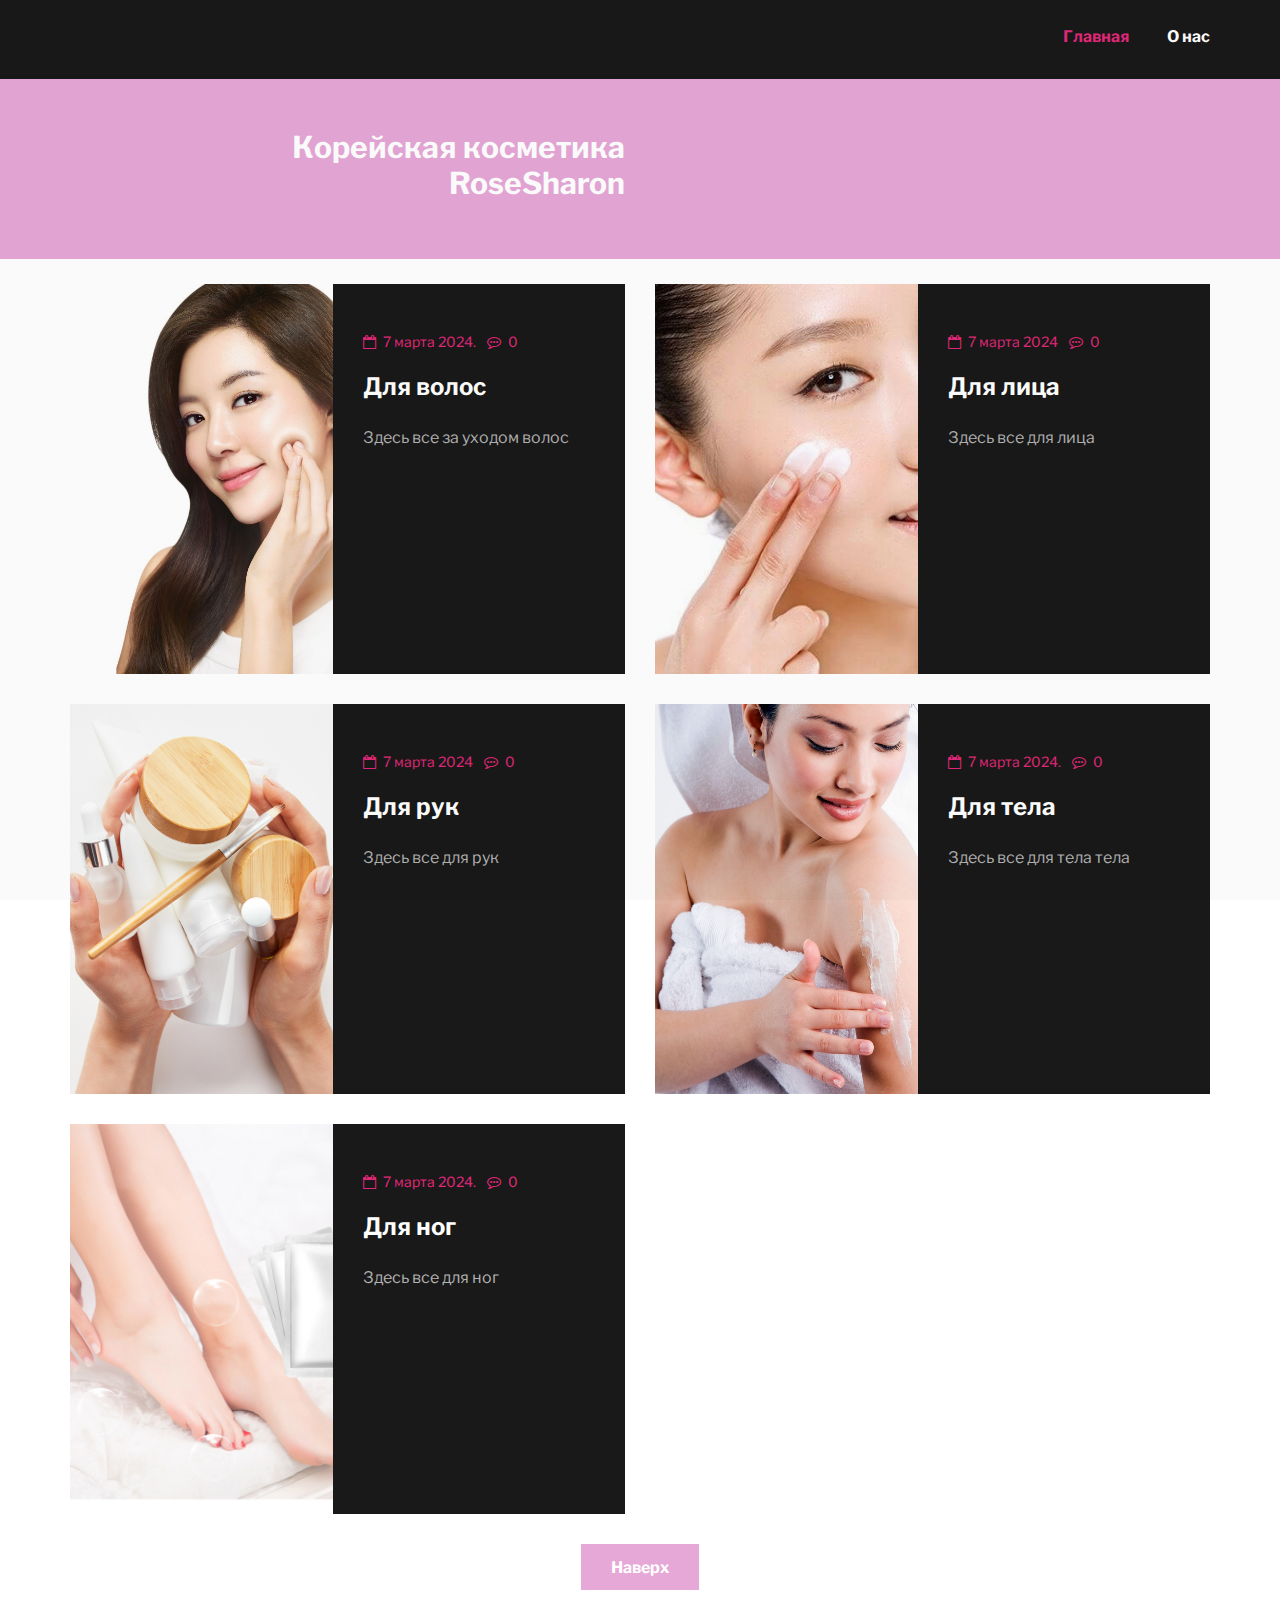
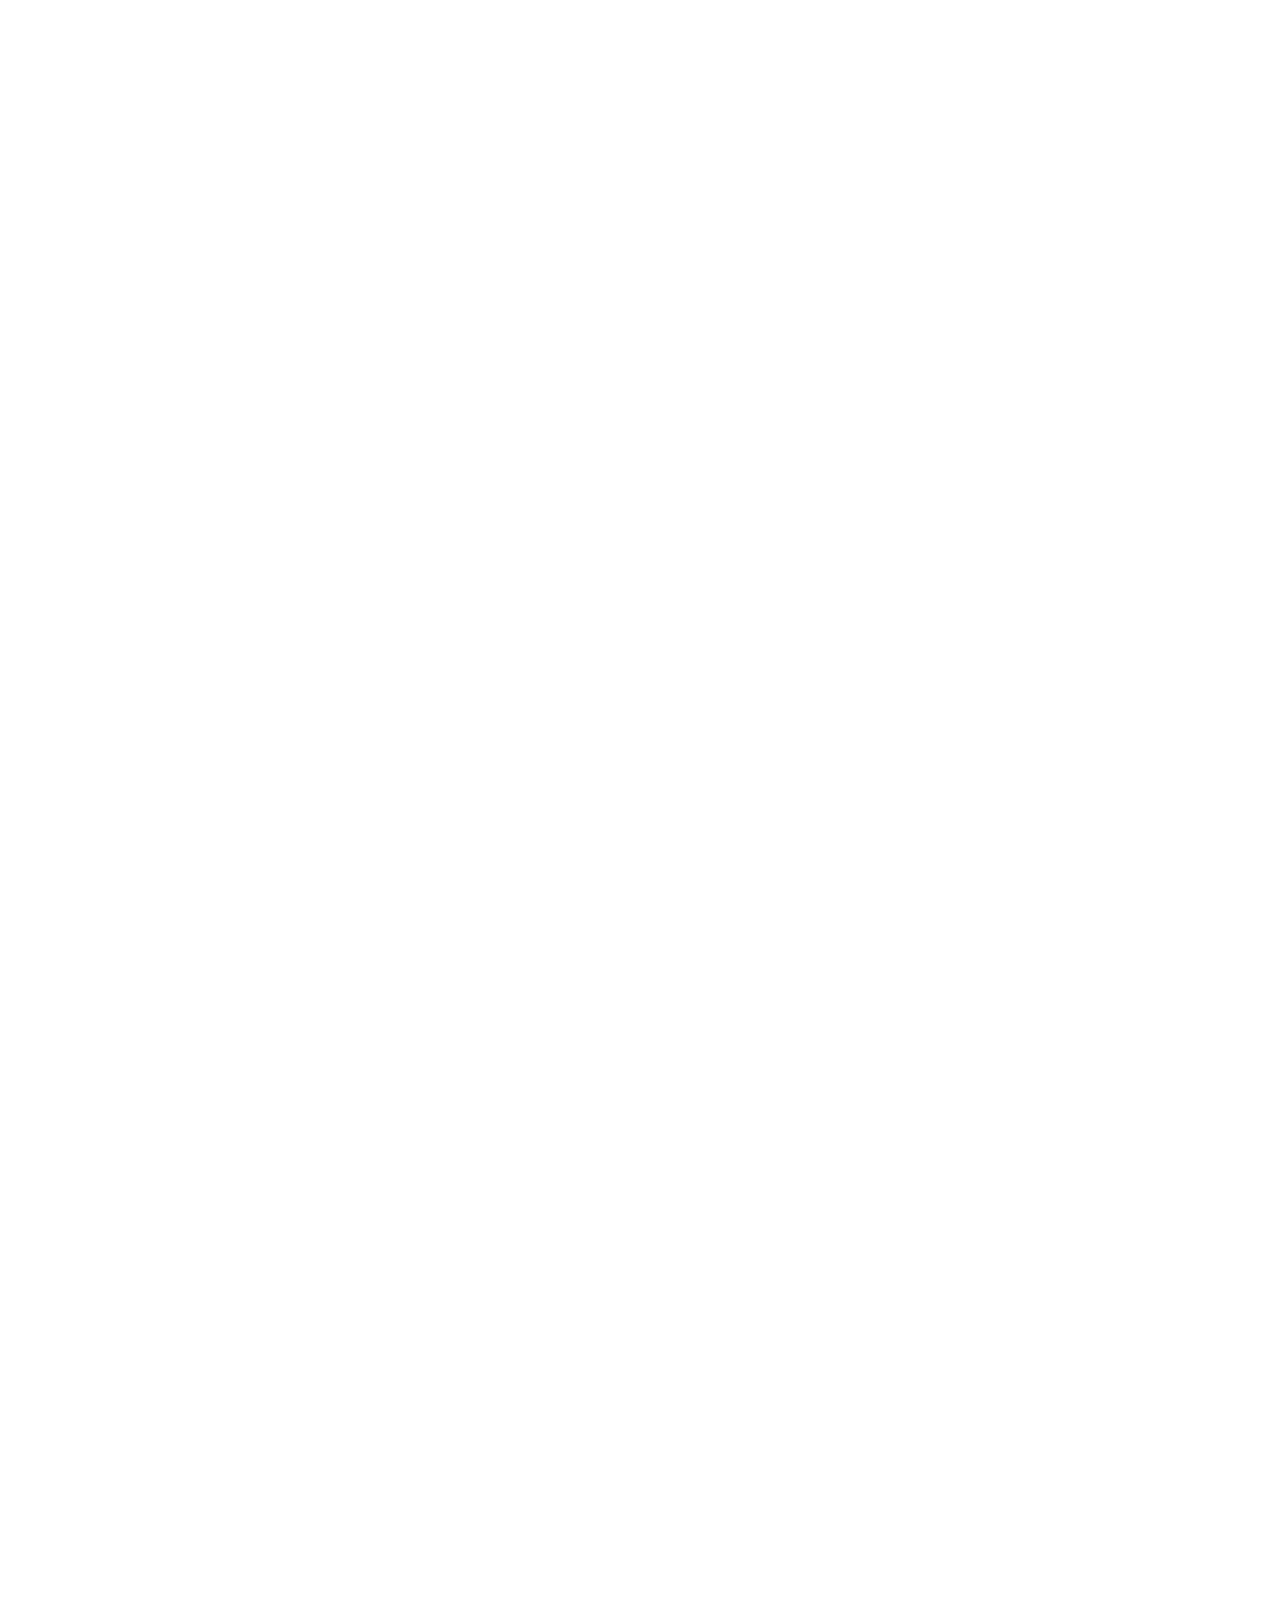
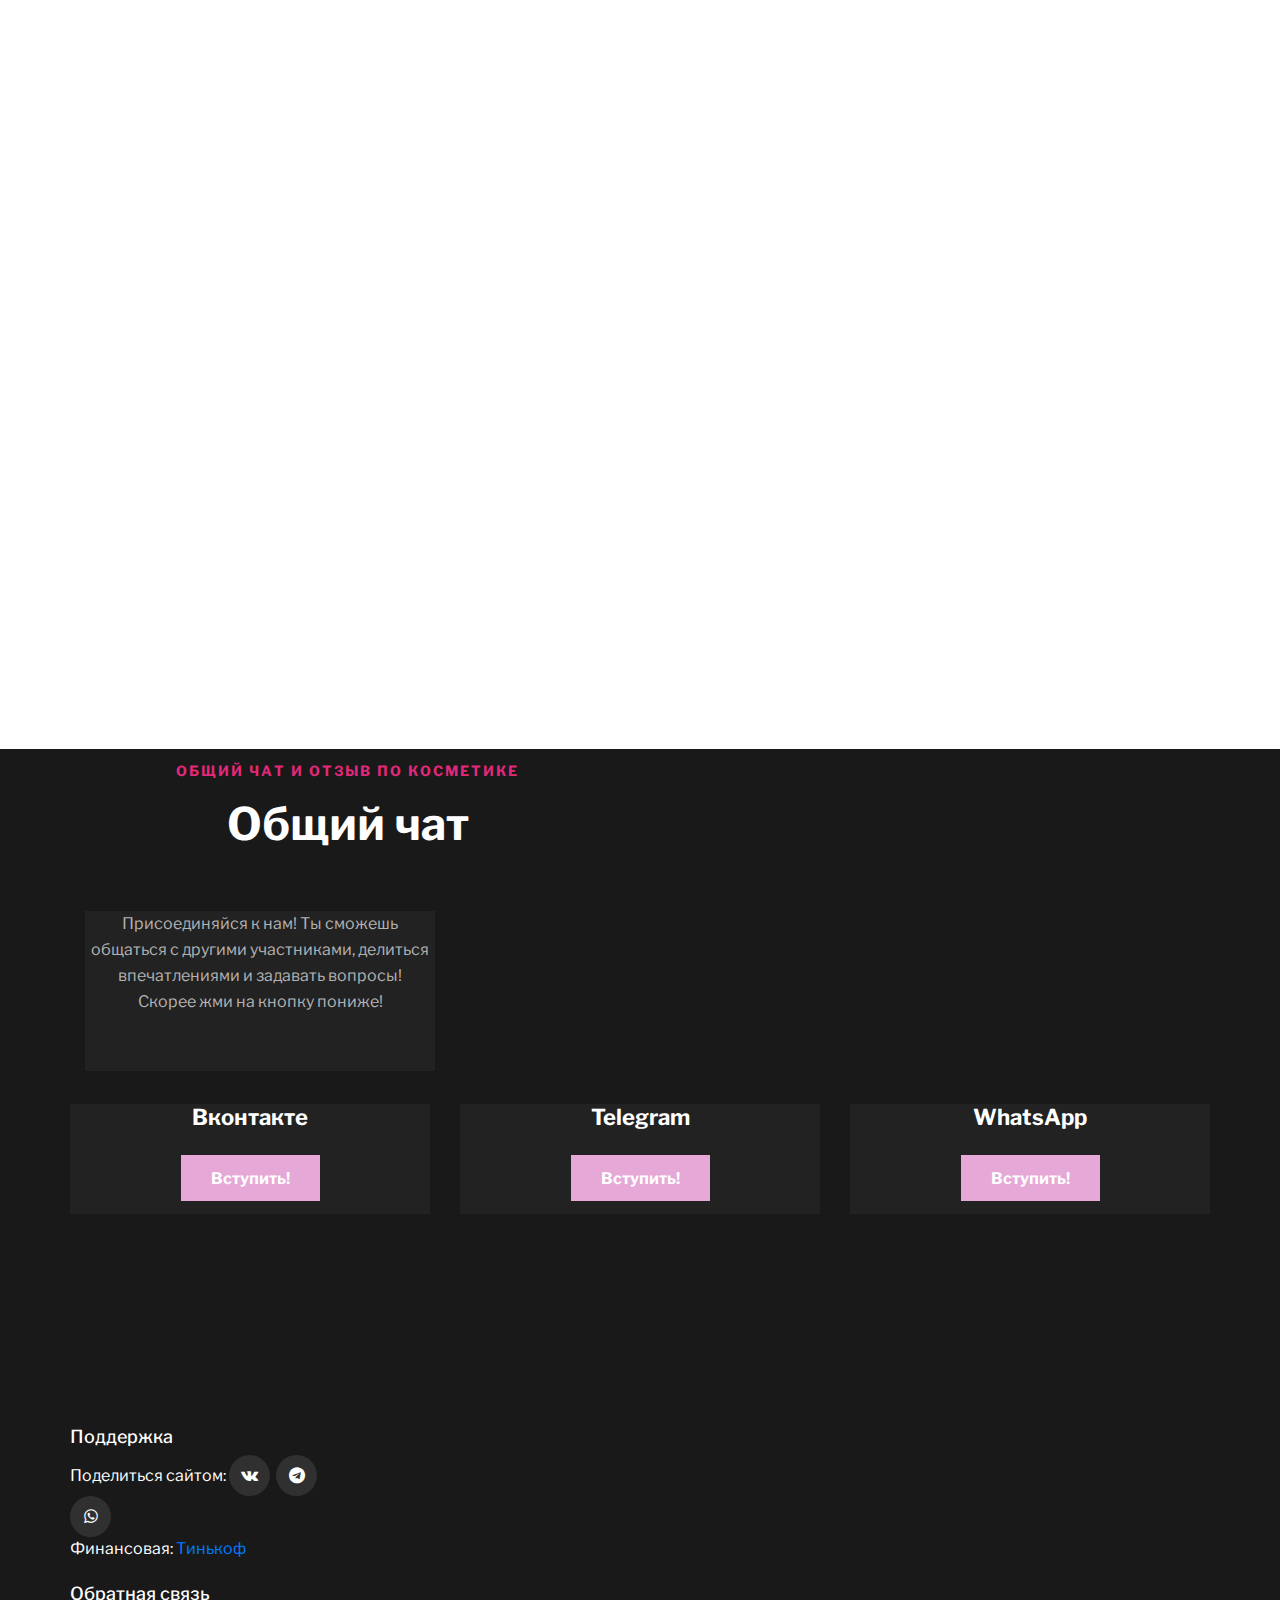
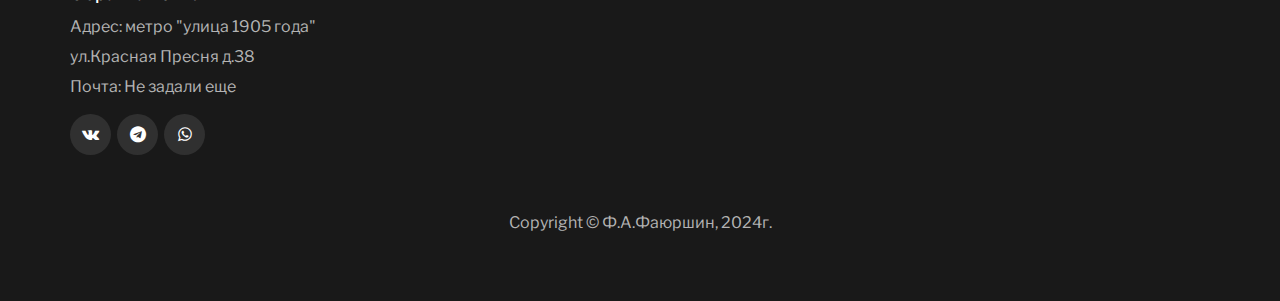
==== index.html @ 1d954453 "Add files via upload" ====
<!DOCTYPE html>
<html lang="zxx">

<head>
    <meta charset="UTF-8">
    <meta name="description" content="ShTyrM">
    <meta name="keywords" content="ShTyrM, unica, creative, html">
    <meta name="viewport" content="width=device-width, initial-scale=1.0">
    <meta http-equiv="X-UA-Compatible" content="ie=edge">
    <title>RoseSharon | Главная</title>
    <link rel="icon" type="image/x-icon" href="./img/favicon.ico">

    <!-- Google Font -->
    <link href="https://fonts.googleapis.com/css?family=Libre+Franklin:400,500,600,700,800,900&display=swap"
        rel="stylesheet">

    <!-- Css Styles -->
    <link rel="stylesheet" href="css/bootstrap.min.css" type="text/css">
    <link rel="stylesheet" href="css/font-awesome.min.css" type="text/css">
    <link rel="stylesheet" href="css/themify-icons.css" type="text/css"> 
    <link rel="stylesheet" href="css/magnific-popup.css" type="text/css">
    <link rel="stylesheet" href="css/slicknav.min.css" type="text/css">
    <link rel="stylesheet" href="css/style.css" type="text/css">
    
</head>

<body>
    <!-- Page Preloder -->
    <div id="preloder">
        <div class="loader"></div>
    </div>
    
    <div class="container2">
        <div class="sakura"><span></span><span></span><span></span><span></span>
        <span></span><span></span><span></span><span></span><span></span>
        <span></span><span></span><span></span><span></span><span></span>
        <span></span><span></span><span></span><span></span><span></span>
        <span></span><span></span><span></span><span></span><span></span>
        <span></span><span></span><span></span><span></span><span></span>
        <span></span><span></span><span></span><span></span><span></span>
        <span></span><span></span><span></span><span></span><span></span>
        <span></span><span></span><span></span><span></span><span></span>
        <span></span><span></span><span></span><span></span><span></span>
        </div>
    </div>

    <!-- Header Section Begin -->
    <header class="header-section">
        <div class="container">
            <div class="row">
                <div class="col-lg-2 col-md-2">
                    <div class="logo">
                        <a href="#">
                            <img src="img/logo.png" alt="">
                        </a>
                    </div>
                </div>
                <div class="col-lg-10 col-md-10">
                    <div class="main-menu mobile-menu">
                        <ul>
                            <li class="active"><a href="./index.html">Главная</a></li> 
                            <li><a href="#">О нас</a></li>
                        </ul>
                    </div>
                </div>
            </div>
            <div id="mobile-menu-wrap"></div>
        </div>
    </header>
    <!-- Header End -->

    <!-- Breadcrumb Section Begin -->
    <section class="breadcrumb-section">
        <div class="container">
            <div class="row">
                <div class="col-lg-6">
                    <div class="breadcrumb-text">
                        <h3>Корейская косметика  </br> RoseSharon</h3>
                    </div>
                </div>
            </div>
        </div>
    </section>
    <!-- Breadcrumb Section End -->

    <!-- Blog Section Begin -->
    <div class="wrapper">
        <div class="container">
            <div class="row">
                <div class="col-lg-6">
                    <div class="blog-item">
                        <div class="row">
                            <div class="col-lg-6">
                                <div class="bi-pic set-bg" data-setbg="img/22.jpg"></div>
                            </div>
                            <div class="col-lg-6">
                                <div class="bi-text">
                                    <ul>
                                        <li><i class="fa fa-calendar-o"></i> 7 марта 2024.</li>
                                        <li><i class="fa fa-commenting-o"></i> 0</li>
                                    </ul>
                                    <h4><a href="./#">Для волос</a></h4>
                                    <p>Здесь все за уходом волос</p>
                                </div>
                            </div>
                        </div>
                    </div>
                </div>
                <div class="col-lg-6">
                    <div class="blog-item">
                        <div class="row">
                            <div class="col-lg-6">
                                <div class="bi-pic set-bg" data-setbg="img/11.jpeg"></div>
                            </div>
                            <div class="col-lg-6">
                                <div class="bi-text">
                                    <ul>
                                        <li><i class="fa fa-calendar-o"></i> 7 марта 2024</li>
                                        <li><i class="fa fa-commenting-o"></i> 0</li>
                                    </ul>
                                    <h4><a href="./#">Для лица</a></h4>
                                    <p>Здесь все для лица</p>
                                </div>
                            </div>
                        </div>
                    </div>
                </div>  
                <div class="col-lg-6">
                    <div class="blog-item">
                        <div class="row">
                            <div class="col-lg-6">
                                <div class="bi-pic set-bg" data-setbg="img/13.jpg"></div>
                            </div>
                            <div class="col-lg-6">
                                <div class="bi-text">
                                    <ul>
                                        <li><i class="fa fa-calendar-o"></i> 7 марта 2024</li>
                                        <li><i class="fa fa-commenting-o"></i> 0</li>
                                    </ul>
                                    <h4><a href="./#">Для рук</a></h4>
                                    <p>Здесь все для рук</p>
                                </div>
                            </div>
                        </div>
                    </div>
                </div>
                <div class="col-lg-6">
                    <div class="blog-item">
                        <div class="row">
                            <div class="col-lg-6">
                                <div class="bi-pic set-bg" data-setbg="img/5.jpg"></div>
                            </div>
                            <div class="col-lg-6">
                                <div class="bi-text">
                                    <ul>
                                        <li><i class="fa fa-calendar-o"></i> 7 марта 2024.</li>
                                        <li><i class="fa fa-commenting-o"></i> 0</li>
                                    </ul>
                                    <h4><a href="./#.html">Для тела</a></h4>
                                    <p>Здесь все для тела тела</p>
                                </div>
                            </div>
                        </div>
                    </div>
                </div>
                <div class="col-lg-6">
                    <div class="blog-item">
                        <div class="row">
                            <div class="col-lg-6">
                                <div class="bi-pic set-bg" data-setbg="img/6.jpg"></div>
                            </div>
                            <div class="col-lg-6">
                                <div class="bi-text">
                                    <ul>
                                        <li><i class="fa fa-calendar-o"></i> 7 марта 2024.</li>
                                        <li><i class="fa fa-commenting-o"></i> 0</li>
                                    </ul>
                                    <h4><a href="./#.html">Для ног</a></h4>
                                    <p>Здесь все для ног</p>
                                </div>
                            </div>
                        </div>
                    </div>
                </div>
            </div>
            <div class="row">
                <div class="col-lg-12 text-center">
                    <div class="blog-btn">
                        <a href="#" class="primary-btn">Наверх</a>
                    </div>
                </div>
            </div>
        </div>
    </div>

    <section class="services-section spad">
        <div class="container">
            <div class="row">
                <div class="col-lg-6">
                    <div class="section-title">
                        <span>Общий чат и отзыв по косметике</span>
                        <h2>Общий чат</h2>
                    </div>
                </div>
            </div>
            <div class="col-lg-4 col-sm-6">
                    <div class="service-item1">
                         <p>Присоединяйся к нам! Ты сможешь общаться с другими участниками, делиться впечатлениями и задавать вопросы!</br> Cкорее жми на кнопку пониже!</p>
                    </div>
                </div>
            <div class="row">
                
                <div class="col-lg-4 col-md-6">
                    <div class="service-item"> 
                        <h4>Вконтакте</h4>
                         <a href="#" class="primary-btn">Вступить!</a>
                    </div>
                </div>
                <div class="col-lg-4 col-md-6">
                    <div class="service-item"> 
                        <h4>Telegram</h4>
                         <a href="#" class="primary-btn">Вступить!</a>
                    </div>
                </div>
                <div class="col-lg-4 col-md-6">
                    <div class="service-item"> 
                        <h4>WhatsApp</h4>
                         <a href="#" class="primary-btn">Вступить!</a>
                    </div>
                </div>
            </div>
        </div>
    </section>
    <!-- Blog Section End -->

    <!-- Footer Section Begin -->
    <section class="footer-section">
        <div class="container">
            <div class="row">
                <div class="col-lg-3 col-md-6">
                    <div class="footer-option">
                        <h5 style="color:white;"></br>Поддержка</h5>
                        <div class="fo-social"> 
                            <div class="social-share">
                                <span style="color:white;">Поделиться сайтом:</span>
                                <a href="#"><i class="fa fa-vk"></i></a>
                                <a href="#"><i class="fa fa-telegram"></i></a>
                                <a href="#"><i class="fa fa-whatsapp"></i></a>
                            </div>
                        </div>
                        <span style="color:white;">Финансовая:<a href="https://www.tinkoff.ru/rm/fayurshin.alfred1/jEk7n77481/"> Тинькоф</a></span>
                        </br>
                        <h5 style="color:white;"></br>Обратная связь</h5>  
                        <ul>
                            <li>Адрес: метро "улица 1905 года" ул.Красная Пресня д.38</li>
                            
                            <li>Почта: Не задали еще</li>
                        </ul>
                        <div class="fo-social">
                            <a href="#"><i class="fa fa-vk"></i></a>
                            <a href="#"><i class="fa fa-telegram"></i></a>
                            <a href="#"><i class="fa fa-whatsapp"></i></a> 
                        </div>
                    </div>
                </div>
            </div>
            <div class="copyright-text"><p><!-- Link back to Colorlib can't be removed. Template is licensed under CC BY 3.0. -->
  Copyright © Ф.А.Фаюршин, 2024г.</p></div>
  <!-- Link back to Colorlib can't be removed. Template is licensed under CC BY 3.0. --></p></div>
        </div>
    </section>
    <!-- Footer Section End -->

    <!-- Js Plugins -->
    <script src="js/jquery-3.3.1.min.js"></script>
    <script src="js/bootstrap.min.js"></script>
    <script src="js/jquery.magnific-popup.min.js"></script>
    <script src="js/mixitup.min.js"></script>
    <script src="js/jquery.slicknav.js"></script>
    <script src="js/owl.carousel.min.js"></script>
    <script src="js/main.js"></script>
</body>

</html>
---- css/themify-icons.css ----
@font-face {
	font-family: 'themify';
	src:url('../fonts/themify.eot?-fvbane');
	src:url('../fonts/themify.eot?#iefix-fvbane') format('embedded-opentype'),
		url('../fonts/themify.woff?-fvbane') format('woff'),
		url('../fonts/themify.ttf?-fvbane') format('truetype'),
		url('../fonts/themify.svg?-fvbane#themify') format('svg');
	font-weight: normal;
	font-style: normal;
}

[class^="ti-"], [class*=" ti-"] {
	font-family: 'themify';
	speak: none;
	font-style: normal;
	font-weight: normal;
	font-variant: normal;
	text-transform: none;
	line-height: 1;

	/* Better Font Rendering =========== */
	-webkit-font-smoothing: antialiased;
	-moz-osx-font-smoothing: grayscale;
}

.ti-wand:before {
	content: "\e600";
}
.ti-volume:before {
	content: "\e601";
}
.ti-user:before {
	content: "\e602";
}
.ti-unlock:before {
	content: "\e603";
}
.ti-unlink:before {
	content: "\e604";
}
.ti-trash:before {
	content: "\e605";
}
.ti-thought:before {
	content: "\e606";
}
.ti-target:before {
	content: "\e607";
}
.ti-tag:before {
	content: "\e608";
}
.ti-tablet:before {
	content: "\e609";
}
.ti-star:before {
	content: "\e60a";
}
.ti-spray:before {
	content: "\e60b";
}
.ti-signal:before {
	content: "\e60c";
}
.ti-shopping-cart:before {
	content: "\e60d";
}
.ti-shopping-cart-full:before {
	content: "\e60e";
}
.ti-settings:before {
	content: "\e60f";
}
.ti-search:before {
	content: "\e610";
}
.ti-zoom-in:before {
	content: "\e611";
}
.ti-zoom-out:before {
	content: "\e612";
}
.ti-cut:before {
	content: "\e613";
}
.ti-ruler:before {
	content: "\e614";
}
.ti-ruler-pencil:before {
	content: "\e615";
}
.ti-ruler-alt:before {
	content: "\e616";
}
.ti-bookmark:before {
	content: "\e617";
}
.ti-bookmark-alt:before {
	content: "\e618";
}
.ti-reload:before {
	content: "\e619";
}
.ti-plus:before {
	content: "\e61a";
}
.ti-pin:before {
	content: "\e61b";
}
.ti-pencil:before {
	content: "\e61c";
}
.ti-pencil-alt:before {
	content: "\e61d";
}
.ti-paint-roller:before {
	content: "\e61e";
}
.ti-paint-bucket:before {
	content: "\e61f";
}
.ti-na:before {
	content: "\e620";
}
.ti-mobile:before {
	content: "\e621";
}
.ti-minus:before {
	content: "\e622";
}
.ti-medall:before {
	content: "\e623";
}
.ti-medall-alt:before {
	content: "\e624";
}
.ti-marker:before {
	content: "\e625";
}
.ti-marker-alt:before {
	content: "\e626";
}
.ti-arrow-up:before {
	content: "\e627";
}
.ti-arrow-right:before {
	content: "\e628";
}
.ti-arrow-left:before {
	content: "\e629";
}
.ti-arrow-down:before {
	content: "\e62a";
}
.ti-lock:before {
	content: "\e62b";
}
.ti-location-arrow:before {
	content: "\e62c";
}
.ti-link:before {
	content: "\e62d";
}
.ti-layout:before {
	content: "\e62e";
}
.ti-layers:before {
	content: "\e62f";
}
.ti-layers-alt:before {
	content: "\e630";
}
.ti-key:before {
	content: "\e631";
}
.ti-import:before {
	content: "\e632";
}
.ti-image:before {
	content: "\e633";
}
.ti-heart:before {
	content: "\e634";
}
.ti-heart-broken:before {
	content: "\e635";
}
.ti-hand-stop:before {
	content: "\e636";
}
.ti-hand-open:before {
	content: "\e637";
}
.ti-hand-drag:before {
	content: "\e638";
}
.ti-folder:before {
	content: "\e639";
}
.ti-flag:before {
	content: "\e63a";
}
.ti-flag-alt:before {
	content: "\e63b";
}
.ti-flag-alt-2:before {
	content: "\e63c";
}
.ti-eye:before {
	content: "\e63d";
}
.ti-export:before {
	content: "\e63e";
}
.ti-exchange-vertical:before {
	content: "\e63f";
}
.ti-desktop:before {
	content: "\e640";
}
.ti-cup:before {
	content: "\e641";
}
.ti-crown:before {
	content: "\e642";
}
.ti-comments:before {
	content: "\e643";
}
.ti-comment:before {
	content: "\e644";
}
.ti-comment-alt:before {
	content: "\e645";
}
.ti-close:before {
	content: "\e646";
}
.ti-clip:before {
	content: "\e647";
}
.ti-angle-up:before {
	content: "\e648";
}
.ti-angle-right:before {
	content: "\e649";
}
.ti-angle-left:before {
	content: "\e64a";
}
.ti-angle-down:before {
	content: "\e64b";
}
.ti-check:before {
	content: "\e64c";
}
.ti-check-box:before {
	content: "\e64d";
}
.ti-camera:before {
	content: "\e64e";
}
.ti-announcement:before {
	content: "\e64f";
}
.ti-brush:before {
	content: "\e650";
}
.ti-briefcase:before {
	content: "\e651";
}
.ti-bolt:before {
	content: "\e652";
}
.ti-bolt-alt:before {
	content: "\e653";
}
.ti-blackboard:before {
	content: "\e654";
}
.ti-bag:before {
	content: "\e655";
}
.ti-move:before {
	content: "\e656";
}
.ti-arrows-vertical:before {
	content: "\e657";
}
.ti-arrows-horizontal:before {
	content: "\e658";
}
.ti-fullscreen:before {
	content: "\e659";
}
.ti-arrow-top-right:before {
	content: "\e65a";
}
.ti-arrow-top-left:before {
	content: "\e65b";
}
.ti-arrow-circle-up:before {
	content: "\e65c";
}
.ti-arrow-circle-right:before {
	content: "\e65d";
}
.ti-arrow-circle-left:before {
	content: "\e65e";
}
.ti-arrow-circle-down:before {
	content: "\e65f";
}
.ti-angle-double-up:before {
	content: "\e660";
}
.ti-angle-double-right:before {
	content: "\e661";
}
.ti-angle-double-left:before {
	content: "\e662";
}
.ti-angle-double-down:before {
	content: "\e663";
}
.ti-zip:before {
	content: "\e664";
}
.ti-world:before {
	content: "\e665";
}
.ti-wheelchair:before {
	content: "\e666";
}
.ti-view-list:before {
	content: "\e667";
}
.ti-view-list-alt:before {
	content: "\e668";
}
.ti-view-grid:before {
	content: "\e669";
}
.ti-uppercase:before {
	content: "\e66a";
}
.ti-upload:before {
	content: "\e66b";
}
.ti-underline:before {
	content: "\e66c";
}
.ti-truck:before {
	content: "\e66d";
}
.ti-timer:before {
	content: "\e66e";
}
.ti-ticket:before {
	content: "\e66f";
}
.ti-thumb-up:before {
	content: "\e670";
}
.ti-thumb-down:before {
	content: "\e671";
}
.ti-text:before {
	content: "\e672";
}
.ti-stats-up:before {
	content: "\e673";
}
.ti-stats-down:before {
	content: "\e674";
}
.ti-split-v:before {
	content: "\e675";
}
.ti-split-h:before {
	content: "\e676";
}
.ti-smallcap:before {
	content: "\e677";
}
.ti-shine:before {
	content: "\e678";
}
.ti-shift-right:before {
	content: "\e679";
}
.ti-shift-left:before {
	content: "\e67a";
}
.ti-shield:before {
	content: "\e67b";
}
.ti-notepad:before {
	content: "\e67c";
}
.ti-server:before {
	content: "\e67d";
}
.ti-quote-right:before {
	content: "\e67e";
}
.ti-quote-left:before {
	content: "\e67f";
}
.ti-pulse:before {
	content: "\e680";
}
.ti-printer:before {
	content: "\e681";
}
.ti-power-off:before {
	content: "\e682";
}
.ti-plug:before {
	content: "\e683";
}
.ti-pie-chart:before {
	content: "\e684";
}
.ti-paragraph:before {
	content: "\e685";
}
.ti-panel:before {
	content: "\e686";
}
.ti-package:before {
	content: "\e687";
}
.ti-music:before {
	content: "\e688";
}
.ti-music-alt:before {
	content: "\e689";
}
.ti-mouse:before {
	content: "\e68a";
}
.ti-mouse-alt:before {
	content: "\e68b";
}
.ti-money:before {
	content: "\e68c";
}
.ti-microphone:before {
	content: "\e68d";
}
.ti-menu:before {
	content: "\e68e";
}
.ti-menu-alt:before {
	content: "\e68f";
}
.ti-map:before {
	content: "\e690";
}
.ti-map-alt:before {
	content: "\e691";
}
.ti-loop:before {
	content: "\e692";
}
.ti-location-pin:before {
	content: "\e693";
}
.ti-list:before {
	content: "\e694";
}
.ti-light-bulb:before {
	content: "\e695";
}
.ti-Italic:before {
	content: "\e696";
}
.ti-info:before {
	content: "\e697";
}
.ti-infinite:before {
	content: "\e698";
}
.ti-id-badge:before {
	content: "\e699";
}
.ti-hummer:before {
	content: "\e69a";
}
.ti-home:before {
	content: "\e69b";
}
.ti-help:before {
	content: "\e69c";
}
.ti-headphone:before {
	content: "\e69d";
}
.ti-harddrives:before {
	content: "\e69e";
}
.ti-harddrive:before {
	content: "\e69f";
}
.ti-gift:before {
	content: "\e6a0";
}
.ti-game:before {
	content: "\e6a1";
}
.ti-filter:before {
	content: "\e6a2";
}
.ti-files:before {
	content: "\e6a3";
}
.ti-file:before {
	content: "\e6a4";
}
.ti-eraser:before {
	content: "\e6a5";
}
.ti-envelope:before {
	content: "\e6a6";
}
.ti-download:before {
	content: "\e6a7";
}
.ti-direction:before {
	content: "\e6a8";
}
.ti-direction-alt:before {
	content: "\e6a9";
}
.ti-dashboard:before {
	content: "\e6aa";
}
.ti-control-stop:before {
	content: "\e6ab";
}
.ti-control-shuffle:before {
	content: "\e6ac";
}
.ti-control-play:before {
	content: "\e6ad";
}
.ti-control-pause:before {
	content: "\e6ae";
}
.ti-control-forward:before {
	content: "\e6af";
}
.ti-control-backward:before {
	content: "\e6b0";
}
.ti-cloud:before {
	content: "\e6b1";
}
.ti-cloud-up:before {
	content: "\e6b2";
}
.ti-cloud-down:before {
	content: "\e6b3";
}
.ti-clipboard:before {
	content: "\e6b4";
}
.ti-car:before {
	content: "\e6b5";
}
.ti-calendar:before {
	content: "\e6b6";
}
.ti-book:before {
	content: "\e6b7";
}
.ti-bell:before {
	content: "\e6b8";
}
.ti-basketball:before {
	content: "\e6b9";
}
.ti-bar-chart:before {
	content: "\e6ba";
}
.ti-bar-chart-alt:before {
	content: "\e6bb";
}
.ti-back-right:before {
	content: "\e6bc";
}
.ti-back-left:before {
	content: "\e6bd";
}
.ti-arrows-corner:before {
	content: "\e6be";
}
.ti-archive:before {
	content: "\e6bf";
}
.ti-anchor:before {
	content: "\e6c0";
}
.ti-align-right:before {
	content: "\e6c1";
}
.ti-align-left:before {
	content: "\e6c2";
}
.ti-align-justify:before {
	content: "\e6c3";
}
.ti-align-center:before {
	content: "\e6c4";
}
.ti-alert:before {
	content: "\e6c5";
}
.ti-alarm-clock:before {
	content: "\e6c6";
}
.ti-agenda:before {
	content: "\e6c7";
}
.ti-write:before {
	content: "\e6c8";
}
.ti-window:before {
	content: "\e6c9";
}
.ti-widgetized:before {
	content: "\e6ca";
}
.ti-widget:before {
	content: "\e6cb";
}
.ti-widget-alt:before {
	content: "\e6cc";
}
.ti-wallet:before {
	content: "\e6cd";
}
.ti-video-clapper:before {
	content: "\e6ce";
}
.ti-video-camera:before {
	content: "\e6cf";
}
.ti-vector:before {
	content: "\e6d0";
}
.ti-themify-logo:before {
	content: "\e6d1";
}
.ti-themify-favicon:before {
	content: "\e6d2";
}
.ti-themify-favicon-alt:before {
	content: "\e6d3";
}
.ti-support:before {
	content: "\e6d4";
}
.ti-stamp:before {
	content: "\e6d5";
}
.ti-split-v-alt:before {
	content: "\e6d6";
}
.ti-slice:before {
	content: "\e6d7";
}
.ti-shortcode:before {
	content: "\e6d8";
}
.ti-shift-right-alt:before {
	content: "\e6d9";
}
.ti-shift-left-alt:before {
	content: "\e6da";
}
.ti-ruler-alt-2:before {
	content: "\e6db";
}
.ti-receipt:before {
	content: "\e6dc";
}
.ti-pin2:before {
	content: "\e6dd";
}
.ti-pin-alt:before {
	content: "\e6de";
}
.ti-pencil-alt2:before {
	content: "\e6df";
}
.ti-palette:before {
	content: "\e6e0";
}
.ti-more:before {
	content: "\e6e1";
}
.ti-more-alt:before {
	content: "\e6e2";
}
.ti-microphone-alt:before {
	content: "\e6e3";
}
.ti-magnet:before {
	content: "\e6e4";
}
.ti-line-double:before {
	content: "\e6e5";
}
.ti-line-dotted:before {
	content: "\e6e6";
}
.ti-line-dashed:before {
	content: "\e6e7";
}
.ti-layout-width-full:before {
	content: "\e6e8";
}
.ti-layout-width-default:before {
	content: "\e6e9";
}
.ti-layout-width-default-alt:before {
	content: "\e6ea";
}
.ti-layout-tab:before {
	content: "\e6eb";
}
.ti-layout-tab-window:before {
	content: "\e6ec";
}
.ti-layout-tab-v:before {
	content: "\e6ed";
}
.ti-layout-tab-min:before {
	content: "\e6ee";
}
.ti-layout-slider:before {
	content: "\e6ef";
}
.ti-layout-slider-alt:before {
	content: "\e6f0";
}
.ti-layout-sidebar-right:before {
	content: "\e6f1";
}
.ti-layout-sidebar-none:before {
	content: "\e6f2";
}
.ti-layout-sidebar-left:before {
	content: "\e6f3";
}
.ti-layout-placeholder:before {
	content: "\e6f4";
}
.ti-layout-menu:before {
	content: "\e6f5";
}
.ti-layout-menu-v:before {
	content: "\e6f6";
}
.ti-layout-menu-separated:before {
	content: "\e6f7";
}
.ti-layout-menu-full:before {
	content: "\e6f8";
}
.ti-layout-media-right-alt:before {
	content: "\e6f9";
}
.ti-layout-media-right:before {
	content: "\e6fa";
}
.ti-layout-media-overlay:before {
	content: "\e6fb";
}
.ti-layout-media-overlay-alt:before {
	content: "\e6fc";
}
.ti-layout-media-overlay-alt-2:before {
	content: "\e6fd";
}
.ti-layout-media-left-alt:before {
	content: "\e6fe";
}
.ti-layout-media-left:before {
	content: "\e6ff";
}
.ti-layout-media-center-alt:before {
	content: "\e700";
}
.ti-layout-media-center:before {
	content: "\e701";
}
.ti-layout-list-thumb:before {
	content: "\e702";
}
.ti-layout-list-thumb-alt:before {
	content: "\e703";
}
.ti-layout-list-post:before {
	content: "\e704";
}
.ti-layout-list-large-image:before {
	content: "\e705";
}
.ti-layout-line-solid:before {
	content: "\e706";
}
.ti-layout-grid4:before {
	content: "\e707";
}
.ti-layout-grid3:before {
	content: "\e708";
}
.ti-layout-grid2:before {
	content: "\e709";
}
.ti-layout-grid2-thumb:before {
	content: "\e70a";
}
.ti-layout-cta-right:before {
	content: "\e70b";
}
.ti-layout-cta-left:before {
	content: "\e70c";
}
.ti-layout-cta-center:before {
	content: "\e70d";
}
.ti-layout-cta-btn-right:before {
	content: "\e70e";
}
.ti-layout-cta-btn-left:before {
	content: "\e70f";
}
.ti-layout-column4:before {
	content: "\e710";
}
.ti-layout-column3:before {
	content: "\e711";
}
.ti-layout-column2:before {
	content: "\e712";
}
.ti-layout-accordion-separated:before {
	content: "\e713";
}
.ti-layout-accordion-merged:before {
	content: "\e714";
}
.ti-layout-accordion-list:before {
	content: "\e715";
}
.ti-ink-pen:before {
	content: "\e716";
}
.ti-info-alt:before {
	content: "\e717";
}
.ti-help-alt:before {
	content: "\e718";
}
.ti-headphone-alt:before {
	content: "\e719";
}
.ti-hand-point-up:before {
	content: "\e71a";
}
.ti-hand-point-right:before {
	content: "\e71b";
}
.ti-hand-point-left:before {
	content: "\e71c";
}
.ti-hand-point-down:before {
	content: "\e71d";
}
.ti-gallery:before {
	content: "\e71e";
}
.ti-face-smile:before {
	content: "\e71f";
}
.ti-face-sad:before {
	content: "\e720";
}
.ti-credit-card:before {
	content: "\e721";
}
.ti-control-skip-forward:before {
	content: "\e722";
}
.ti-control-skip-backward:before {
	content: "\e723";
}
.ti-control-record:before {
	content: "\e724";
}
.ti-control-eject:before {
	content: "\e725";
}
.ti-comments-smiley:before {
	content: "\e726";
}
.ti-brush-alt:before {
	content: "\e727";
}
.ti-youtube:before {
	content: "\e728";
}
.ti-vimeo:before {
	content: "\e729";
}
.ti-twitter:before {
	content: "\e72a";
}
.ti-time:before {
	content: "\e72b";
}
.ti-tumblr:before {
	content: "\e72c";
}
.ti-skype:before {
	content: "\e72d";
}
.ti-share:before {
	content: "\e72e";
}
.ti-share-alt:before {
	content: "\e72f";
}
.ti-rocket:before {
	content: "\e730";
}
.ti-pinterest:before {
	content: "\e731";
}
.ti-new-window:before {
	content: "\e732";
}
.ti-microsoft:before {
	content: "\e733";
}
.ti-list-ol:before {
	content: "\e734";
}
.ti-linkedin:before {
	content: "\e735";
}
.ti-layout-sidebar-2:before {
	content: "\e736";
}
.ti-layout-grid4-alt:before {
	content: "\e737";
}
.ti-layout-grid3-alt:before {
	content: "\e738";
}
.ti-layout-grid2-alt:before {
	content: "\e739";
}
.ti-layout-column4-alt:before {
	content: "\e73a";
}
.ti-layout-column3-alt:before {
	content: "\e73b";
}
.ti-layout-column2-alt:before {
	content: "\e73c";
}
.ti-instagram:before {
	content: "\e73d";
}
.ti-google:before {
	content: "\e73e";
}
.ti-github:before {
	content: "\e73f";
}
.ti-flickr:before {
	content: "\e740";
}
.ti-facebook:before {
	content: "\e741";
}
.ti-dropbox:before {
	content: "\e742";
}
.ti-dribbble:before {
	content: "\e743";
}
.ti-apple:before {
	content: "\e744";
}
.ti-android:before {
	content: "\e745";
}
.ti-save:before {
	content: "\e746";
}
.ti-save-alt:before {
	content: "\e747";
}
.ti-yahoo:before {
	content: "\e748";
}
.ti-wordpress:before {
	content: "\e749";
}
.ti-vimeo-alt:before {
	content: "\e74a";
}
.ti-twitter-alt:before {
	content: "\e74b";
}
.ti-tumblr-alt:before {
	content: "\e74c";
}
.ti-trello:before {
	content: "\e74d";
}
.ti-stack-overflow:before {
	content: "\e74e";
}
.ti-soundcloud:before {
	content: "\e74f";
}
.ti-sharethis:before {
	content: "\e750";
}
.ti-sharethis-alt:before {
	content: "\e751";
}
.ti-reddit:before {
	content: "\e752";
}
.ti-pinterest-alt:before {
	content: "\e753";
}
.ti-microsoft-alt:before {
	content: "\e754";
}
.ti-linux:before {
	content: "\e755";
}
.ti-jsfiddle:before {
	content: "\e756";
}
.ti-joomla:before {
	content: "\e757";
}
.ti-html5:before {
	content: "\e758";
}
.ti-flickr-alt:before {
	content: "\e759";
}
.ti-email:before {
	content: "\e75a";
}
.ti-drupal:before {
	content: "\e75b";
}
.ti-dropbox-alt:before {
	content: "\e75c";
}
.ti-css3:before {
	content: "\e75d";
}
.ti-rss:before {
	content: "\e75e";
}
.ti-rss-alt:before {
	content: "\e75f";
}
---- css/style.css ----
html,
body {
	height: 100%;
	font-family: "Libre Franklin", sans-serif;
	-webkit-font-smoothing: antialiased;
	font-smoothing: antialiased;
}

}
h1,
h2,
h3,
h4,
h5,
h6 {
	margin: 0;
	color: #111111;
	font-weight: 400;
	font-family: "Libre Franklin", sans-serif;
}

h1 {
	font-size: 70px;
}

h2 {
	font-size: 36px;
}

h3 {
	font-size: 30px;
}

h4 {
	font-size: 24px;
}

h5 {
	font-size: 18px;
}

h6 {
	font-size: 16px;
}

p {
	font-size: 16px;
	font-family: "Libre Franklin", sans-serif;
	color: #b3b3b3;
	font-weight: 400;
	line-height: 26px;
	margin: 0 0 15px 0;
}

img {
	max-width: 100%;
}

input:focus,
select:focus,
button:focus,
textarea:focus {
	outline: none;
}

a:hover,
a:focus {
	text-decoration: none;
	outline: none;
	color: #fff;
}

ul,
ol {
	padding: 0;
	margin: 0;
}

/*---------------------
  Helper CSS
-----------------------*/

.section-title {
	text-align: center;
	margin-bottom: 60px;
}

.section-title span {
	color: #e32879;
	font-size: 14px;
	font-weight: 700;
	text-transform: uppercase;
	letter-spacing: 2px;
}

.section-title h2 {
	font-size: 45px;
	color: #ffffff;
	font-weight: 700;
	margin-top: 14px;
}

.set-bg {
	background-repeat: no-repeat;
	background-size: cover;
	background-position: top center;
}

.spad {
	padding-top: 100px;
	padding-bottom: 100px;
}

.spad-2 {
	padding-top: 50px;
	padding-bottom: 70px;
}

.text-white h1,
.text-white h2,
.text-white h3,
.text-white h4,
.text-white h5,
.text-white h6,
.text-white p,
.text-white span,
.text-white li,
.text-white a {
	color: #fff;
}

/* buttons */

.primary-btn {
	font-size: 16px;
	color: #ffffff;
	background: #E6A8D7;
	display: inline-block;
	font-weight: 700;
	padding: 12px 30px 10px;
}

.site-btn {
	font-size: 16px;
	color: #ffffff;
	font-weight: 700;
	padding: 10px 34px;
	display: inline-block;
	background: #e32879;
	border: 1px solid #e32879;
}

/* Preloder */

#preloder {
	position: fixed;
	width: 100%;
	height: 100%;
	top: 0;
	left: 0;
	z-index: 999999;
	background: #000;
}

.loader {
	width: 40px;
	height: 40px;
	position: absolute;
	top: 50%;
	left: 50%;
	margin-top: -13px;
	margin-left: -13px;
	border-radius: 60px;
	animation: loader 0.8s linear infinite;
	-webkit-animation: loader 0.8s linear infinite;
}

@keyframes loader {
	0% {
		-webkit-transform: rotate(0deg);
		transform: rotate(0deg);
		border: 4px solid #f44336;
		border-left-color: transparent;
	}
	50% {
		-webkit-transform: rotate(180deg);
		transform: rotate(180deg);
		border: 4px solid #673ab7;
		border-left-color: transparent;
	}
	100% {
		-webkit-transform: rotate(360deg);
		transform: rotate(360deg);
		border: 4px solid #f44336;
		border-left-color: transparent;
	}
}

@-webkit-keyframes loader {
	0% {
		-webkit-transform: rotate(0deg);
		border: 4px solid #f44336;
		border-left-color: transparent;
	}
	50% {
		-webkit-transform: rotate(180deg);
		border: 4px solid #673ab7;
		border-left-color: transparent;
	}
	100% {
		-webkit-transform: rotate(360deg);
		border: 4px solid #f44336;
		border-left-color: transparent;
	}
}



	.sakura {
		position: absolute;
		width: 100%;
		height: 100%;
	}

	.sakura span {
		position: absolute;
		top: -10%;
		left: 0;
		width: 1.vw;
		height: 1.4vw;
		border-radius: 5% 80% 10% 80%;
		background-color: #ffb6c1;
	}

	/* add animation */
	.sakura span:nth-child(2n+1) {
		animation: sakura-anim-1 10s 0s linear infinite;
	}

	.sakura span:nth-child(2n+2) {
		animation: sakura-anim-2 25s 0s linear infinite;
	}

	/* side position */
	.sakura span:nth-child(1) {
		left: 0%;
	}

	.sakura span:nth-child(2) {
		left: 2%;
	}

	.sakura span:nth-child(3) {
		left: 4%;
	}

	.sakura span:nth-child(4) {
		left: 6%;
	}

	.sakura span:nth-child(5) {
		left: 8%;
	}

	.sakura span:nth-child(6) {
		left: 10%;
	}

	.sakura span:nth-child(7) {
		left: 12%;
	}

	.sakura span:nth-child(8) {
		left: 14%;
	}

	.sakura span:nth-child(9) {
		left: 16%;
	}

	.sakura span:nth-child(10) {
		left: 18%;
	}

	.sakura span:nth-child(11) {
		left: 20%;
	}

	.sakura span:nth-child(12) {
		left: 22%;
	}

	.sakura span:nth-child(13) {
		left: 24%;
	}

	.sakura span:nth-child(14) {
		left: 26%;
	}

	.sakura span:nth-child(15) {
		left: 28%;
	}

	.sakura span:nth-child(16) {
		left: 30%;
	}

	.sakura span:nth-child(17) {
		left: 32%;
	}

	.sakura span:nth-child(18) {
		left: 34%;
	}

	.sakura span:nth-child(19) {
		left: 36%;
	}

	.sakura span:nth-child(20) {
		left: 38%;
	}

	.sakura span:nth-child(21) {
		left: 40%;
	}

	.sakura span:nth-child(22) {
		left: 42%;
	}

	.sakura span:nth-child(23) {
		left: 44%;
	}

	.sakura span:nth-child(24) {
		left: 46%;
	}

	.sakura span:nth-child(25) {
		left: 48%;
	}

	.sakura span:nth-child(26) {
		left: 50%;
	}

	.sakura span:nth-child(27) {
		left: 52%;
	}

	.sakura span:nth-child(28) {
		left: 54%;
	}

	.sakura span:nth-child(29) {
		left: 56%;
	}

	.sakura span:nth-child(30) {
		left: 58%;
	}

	.sakura span:nth-child(31) {
		left: 60%;
	}

	.sakura span:nth-child(32) {
		left: 62%;
	}

	.sakura span:nth-child(33) {
		left: 64%;
	}

	.sakura span:nth-child(34) {
		left: 66%;
	}

	.sakura span:nth-child(35) {
		left: 68%;
	}

	.sakura span:nth-child(36) {
		left: 70%;
	}

	.sakura span:nth-child(37) {
		left: 72%;
	}

	.sakura span:nth-child(38) {
		left: 74%;
	}

	.sakura span:nth-child(39) {
		left: 76%;
	}

	.sakura span:nth-child(40) {
		left: 78%;
	}

	.sakura span:nth-child(41) {
		left: 80%;
	}

	.sakura span:nth-child(42) {
		left: 82%;
	}

	.sakura span:nth-child(43) {
		left: 84%;
	}

	.sakura span:nth-child(44) {
		left: 86%;
	}

	.sakura span:nth-child(45) {
		left: 88%;
	}

	.sakura span:nth-child(46) {
		left: 90%;
	}

	.sakura span:nth-child(47) {
		left: 92%;
	}

	.sakura span:nth-child(48) {
		left: 94%;
	}

	.sakura span:nth-child(49) {
		left: 96%;
	}

	.sakura span:nth-child(50) {
		left: 98%;
	}

	/* size */
	.sakura span:nth-child(3n+1) {
		width: 3vw;
		height: 1.5vw;
	}

	.sakura span:nth-child(3n+2) {
		width: 1.6vw;
		height: 0.8vw;
	}

	.sakura span:nth-child(3n+3) {
		width: 1.2vw;
		height: 0.6vw;
	}

	/* animation-duration */
	.sakura span:nth-child(4n+1) {
		animation-duration: 9s;
	}

	.sakura span:nth-child(4n+2) {
		animation-duration: 24s;
	}

	.sakura span:nth-child(4n+3) {
		animation-duration: 13s;
	}

	.sakura span:nth-child(4n+4) {
		animation-duration: 10s;
	}


	/* animation-delay */
	.sakura span:nth-child(11n+1) {
		animation-delay: 0s;
	}

	.sakura span:nth-child(11n+2) {
		animation-delay: 8s;
	}

	.sakura span:nth-child(11n+3) {
		animation-delay: 2s;
	}

	.sakura span:nth-child(11n+4) {
		animation-delay: 5s;
	}

	.sakura span:nth-child(11n+5) {
		animation-delay: 6s;
	}

	.sakura span:nth-child(11n+6) {
		animation-delay: 7s;
	}

	.sakura span:nth-child(11n+7) {
		animation-delay: 3s;
	}

	.sakura span:nth-child(11n+8) {
		animation-delay: 1s;
	}

	.sakura span:nth-child(11n+9) {
		animation-delay: 2s;
	}

	.sakura span:nth-child(11n+10) {
		animation-delay: 11s;
	}

	.sakura span:nth-child(11n+11) {
		animation-delay: 10s;
	}

	/* animation */
	@keyframes sakura-anim-1 {
		0% {
			top: -10%;
			transform: translateX(0) rotateX(0) rotateY(0);
		}

		100% {
			top: 100%;
			transform: translateX(15vw) rotateX(180deg) rotateY(360deg);
		}
	}

	@keyframes sakura-anim-2 {
		0% {
			top: -10%;
			transform: translateX(0);
		}

		100% {
			top: 100%;
			transform: translateX(-15vw) rotateX(180deg) rotateY(360deg);
		}
	}

.wrapper {
	padding: 25px;
	min-height: 410vh;
	width: 100%;
	height: 80%;

	background-color: none;
	background-image: url(https://i.pinimg.com/originals/e1/57/fe/e157fef9fb144101eb9bc98c8ebf3d26.jpg);
	background-size: cover;
	background-repeat: no-repeat;
	background-position: fixed

}
/*---------------------
  Header
-----------------------*/

.header-section {
	background: #191919;
}

.logo {
	padding: 24px 0 30px;
}

.logo a {
	display: inline-block;
}

.main-menu {
	text-align: right;
}

.main-menu ul li {
	display: inline-block;
	list-style: none;
	margin-left: 35px;
	position: relative;
}

.main-menu ul li .dropdown {
	position: absolute;
	width: 180px;
	background: #ffffff;
	z-index: 99;
	left: 0;
	top: 90px;
	opacity: 0;
	visibility: hidden;
	-webkit-transition: all 0.3s;
	-o-transition: all 0.3s;
	transition: all 0.3s;
}

.main-menu ul li .dropdown li {
	display: block;
	margin-right: 0;
	text-align: left;
	margin-left: 0;
}

.main-menu ul li .dropdown li a {
	padding: 8px 20px;
	display: block;
	-webkit-transition: all 0.3s;
	-o-transition: all 0.3s;
	transition: all 0.3s;
	text-transform: capitalize;
	color: #191919;
}

.main-menu ul li .dropdown li a:hover {
	color: #e32879;
}

.main-menu ul li.active a {
	color: #e32879;
}

.main-menu ul li:hover>a {
	color: #e32879;
}

.main-menu ul li:hover .dropdown {
	opacity: 1;
	visibility: visible;
	top: 70px;
}

.main-menu ul li a {
	font-size: 16px;
	color: #ffffff;
	font-weight: 700;
	display: inline-block;
	padding: 25px 0 30px;
	-webkit-transition: all 0.3s;
	-o-transition: all 0.3s;
	transition: all 0.3s;
}

.slicknav_menu {
	display: none;
}

/*---------------------
  Hero
-----------------------*/

.hero-section {
	height: 400spx;
	display: -webkit-box;
	display: -ms-flexbox;
	display: flex;
	-webkit-box-align: center;
	-ms-flex-align: center;
	align-items: center;
}

.hs-text span {
	color: #e32879;
	font-size: 16px;
	font-weight: 700;
	text-transform: uppercase;
}

.hs-text h2 {
	color: #ffffff;
	font-size: 60px;
	font-weight: 700;
	margin-top: 30px;
	margin-bottom: 10px;
}

.hs-text p {
	color: #ffffff;
	margin-bottom: 45px;
}

/*---------------------
  About Us Section
-----------------------*/

.about-us-section {
	background: #191919;
}

.as-pic img {
	min-width: 100%;
}

.as-text {
	padding-top: 30px;
	padding-left: 20px;
}

.as-text.ap-text {
	padding-top: 14px;
}

.as-text .section-title {
	text-align: left;
	margin-bottom: 15px;
}

.as-text p {
	color: #b3b3b3;
}

.as-text p.f-para {
	margin-bottom: 10px;
}

.as-text p.s-para {
	margin-bottom: 37px;
}

.as-text .about-counter .ac-item {
	float: left;
	margin-right: 48px;
	position: relative;
}

.as-text .about-counter .ac-item:after {
	position: absolute;
	right: -20px;
	top: 8px;
	height: 65px;
	width: 1px;
	background: #393939;
	content: "";
}

.as-text .about-counter .ac-item:last-child {
	margin-right: 0;
	padding-right: 0;
}

.as-text .about-counter .ac-item:last-child:after {
	display: none;
}

.as-text .about-counter .ac-item h2 {
	color: #ffffff;
	font-weight: 700;
	margin-bottom: 10px;
}

.as-text .about-counter .ac-item p {
	text-transform: uppercase;
	letter-spacing: 2px;
	margin-bottom: 0;
}

/*---------------------
  Services Section
-----------------------*/

.services-section {
	background: #191919;
	padding-top: 10px;
	padding-bottom: 80px;
}

.service-item1 {
	text-align: center;
	background: #222222;
	padding: 0px px 0;
	height: 160px;
	-webkit-transition: all 0.3s;
	-o-transition: all 0.3s;
	transition: all 0.3s;
	
}

.service-item {
	text-align: center;
	background: #222222;
	padding: 0px 0px 0;
	height: 110px;
	-webkit-transition: all 0.3s;
	-o-transition: all 0.3s;
	transition: all 0.3s;
	margin-bottom: 30px;
}

.service-item:hover {
	border-bottom: 3px solid #e32879;
}

.service-item h4 {
	font-size: 22px;
	color: #ffffff;
	font-weight: 700;
	margin-top: 33px;
	margin-bottom: 25px;
}

/*---------------------
  Portfolio Section
-----------------------*/

.portfolio-section {
	background: #222222;
	padding-bottom: 0;
}

.portfolio-section .section-title {
	margin-bottom: 100px;
}

.portfolio-item {
	height: 393px;
	margin-left: -15px;
	margin-right: -15px;
	display: -webkit-box;
	display: -ms-flexbox;
	display: flex;
	-webkit-box-align: center;
	-ms-flex-align: center;
	align-items: center;
	-webkit-box-pack: center;
	-ms-flex-pack: center;
	justify-content: center;
	position: relative;
	z-index: 1;
}

.portfolio-item:hover:after {
	opacity: 1;
}

.portfolio-item:hover .pi-hover a.chain-icon {
	opacity: 1;
	visibility: visible;
	left: 0;
}

.portfolio-item:hover .pi-hover a.search-icon {
	opacity: 1;
	visibility: visible;
	right: 0;
}

.portfolio-item:after {
	position: absolute;
	left: 0;
	top: 0;
	width: 100%;
	height: 100%;
	background: rgba(0, 0, 0, 0.1);
	content: "";
	opacity: 0;
	-webkit-transition: all 0.3s;
	-o-transition: all 0.3s;
	transition: all 0.3s;
	z-index: -1;
}

.portfolio-item.large-item {
	height: 786px;
}

.portfolio-item .pi-hover a {
	display: inline-block;
	width: 66px;
	height: 66px;
	background: #e32879;
	border-radius: 50%;
	text-align: center;
	font-size: 26px;
	color: #ffffff;
	line-height: 66px;
	margin-right: 15px;
}

.portfolio-item .pi-hover a:last-child {
	margin-right: 0;
}

.portfolio-item .pi-hover a.chain-icon {
	-webkit-transition: all 0.3s ease-out;
	-o-transition: all 0.3s ease-out;
	transition: all 0.3s ease-out;
	visibility: hidden;
	opacity: 0;
	position: relative;
	left: -20px;
}

.portfolio-item .pi-hover a.search-icon {
	-webkit-transition: all 0.3s ease-out;
	-o-transition: all 0.3s ease-out;
	transition: all 0.3s ease-out;
	visibility: hidden;
	opacity: 0;
	position: relative;
	right: -20px;
}

/*---------------------
  Counter Section
-----------------------*/

.counter-section {
	background: #191919;
	padding-top: 755px;
	margin-top: -640px;
	padding-bottom: 70px;
}

.counter-text {
	margin-bottom: 40px;
}

.counter-text .section-title {
	text-align: left;
	margin-bottom: 50px;
}

.counter-item {
	margin-bottom: 30px;
	position: relative;
}

.counter-item .ci-number {
	font-size: 48px;
	color: #e32879;
	font-weight: 700;
	line-height: 50px;
	position: absolute;
	left: 0;
	top: 0;
}

.counter-item .ci-text {
	padding-left: 170px;
}

.counter-item .ci-text h4 {
	font-size: 22px;
	color: #ffffff;
	font-weight: 700;
	margin-bottom: 12px;
}

/*---------------------
  Testimonial Section
-----------------------*/

.testimonial-section {
	background: #191919;
	padding-top: 0;
}

.testimonial-slider {
	margin-left: 0;
}

.testimonial-slider .col-lg-6 {
	max-width: 100%;
}

.testimonial-slider.owl-carousel .owl-dots {
	text-align: center;
	padding-top: 22px;
}

.testimonial-slider.owl-carousel .owl-dots button {
	height: 8px;
	width: 8px;
	background: rgba(255, 255, 255, 0.2);
	border-radius: 50%;
	margin-right: 10px;
}

.testimonial-slider.owl-carousel .owl-dots button:last-child {
	margin-right: 0;
}

.testimonial-slider.owl-carousel .owl-dots button.owl-dot.active {
	width: 27px;
	background: #e32879;
	border-radius: 50px;
}

.testimonial-item {
	background: #222222;
	padding: 60px 20px 50px 40px;
}

.testimonial-item .ti-pic {
	float: left;
	margin-right: 35px;
}

.testimonial-item .ti-pic img {
	height: 128px;
	width: 128px;
	border-radius: 50%;
}

.testimonial-item .ti-text {
	overflow: hidden;
}

.testimonial-item .ti-text .ti-title {
	margin-bottom: 8px;
}

.testimonial-item .ti-text .ti-title h4 {
	font-size: 22px;
	color: #ffffff;
	font-weight: 700;
	margin-bottom: 4px;
}

.testimonial-item .ti-text .ti-title span {
	font-size: 12px;
	color: #e32879;
	text-transform: uppercase;
	letter-spacing: 1px;
}

.testimonial-item .ti-text p {
	margin-bottom: 0;
}

/*---------------------
  Call To Section
-----------------------*/

.callto-section {
	padding: 80px 0;
}

.ctc-text {
	text-align: center;
}

.ctc-text h2 {
	font-size: 45px;
	color: #ffffff;
	font-weight: 700;
	margin-bottom: 20px;
}

.ctc-text p {
	color: #ffffff;
	margin-bottom: 45px;
}

.ctc-text .primary-btn.ctc-btn {
	background: #ffffff;
	color: #e32879;
}

/*---------------------
  Member Section
-----------------------*/

.member-section {
	background: #191919;
	padding-bottom: 80px;
}

.member-section.ap-member {
	padding-top: 0;
}

.member-item {
	height: 435px;
	position: relative;
	margin-bottom: 30px;
}

.member-item:hover .mi-text {
	opacity: 1;
	-webkit-transform: scale(1);
	-ms-transform: scale(1);
	transform: scale(1);
}

.member-item .mi-text {
	text-align: center;
	background: #191919;
	position: absolute;
	left: 20px;
	top: 23px;
	width: calc(100% - 40px);
	height: calc(100% - 46px);
	padding: 50px 20px 60px 20px;
	opacity: 0;
	-webkit-transform: scale(0);
	-ms-transform: scale(0);
	transform: scale(0);
	-webkit-transition: all 0.5s ease-out;
	-o-transition: all 0.5s ease-out;
	transition: all 0.5s ease-out;
}

.member-item .mi-text p {
	margin-bottom: 32px;
}

.member-item .mi-text .mt-title {
	margin-bottom: 20px;
}

.member-item .mi-text .mt-title h4 {
	font-size: 22px;
	color: #ffffff;
	font-weight: 700;
	margin-bottom: 4px;
}

.member-item .mi-text .mt-title span {
	font-size: 12px;
	color: #e32879;
	text-transform: uppercase;
	letter-spacing: 1px;
}

.member-item .mi-text .mt-social a {
	display: inline-block;
	font-size: 16px;
	color: #ffffff;
	width: 45px;
	height: 45px;
	line-height: 45px;
	text-align: center;
	background: #303030;
	border-radius: 50%;
	margin-right: 3px;
}

.member-item .mi-text .mt-social a:last-child {
	margin-right: 0;
}

/*---------------------
  Footer
-----------------------*/

.footer-section {
	background: #191919;
	padding-top: 80px;
	padding-bottom: 50px;
}

.footer-option {
	margin-bottom: 30px;
}

.footer-option .fo-logo {
	margin-bottom: 30px;
}

.footer-option .fo-logo a {
	display: inline-block;
}

.footer-option ul {
	margin-bottom: 12px;
}

.footer-option ul li {
	list-style: none;
	font-size: 16px;
	color: #b3b3b3;
	line-height: 30px;
}

.footer-option .fo-social a {
	display: inline-block;
	font-size: 16px;
	color: #ffffff;
	width: 41px;
	height: 41px;
	background: #303030;
	border-radius: 50%;
	text-align: center;
	line-height: 41px;
	-webkit-transition: all 0.3s;
	-o-transition: all 0.3s;
	transition: all 0.3s;
	margin-right: 3px;
}

.footer-option .fo-social a:hover {
	background: #e32879;
}

.footer-widget {
	margin-bottom: 30px;
}

.footer-widget.fw-links {
	padding-left: 35px;
}

.footer-widget h5 {
	font-size: 20px;
	color: #ffffff;
	font-weight: 700;
	margin-bottom: 20px;
}

.footer-widget ul li {
	list-style: none;
}

.footer-widget ul li a {
	font-size: 16px;
	color: #b3b3b3;
	line-height: 36px;
}

.footer-widget p {
	margin-bottom: 18px;
}

.footer-widget .news-form input {
	font-size: 14px;
	height: 46px;
	color: #b3b3b3;
	border: 1px solid #707070;
	padding-left: 25px;
	background: #191919;
	width: 100%;
	margin-bottom: 10px;
}

.footer-widget .news-form input::-webkit-input-placeholder {
	color: #b3b3b3;
}

.footer-widget .news-form input::-moz-placeholder {
	color: #b3b3b3;
}

.footer-widget .news-form input:-ms-input-placeholder {
	color: #b3b3b3;
}

.footer-widget .news-form input::-ms-input-placeholder {
	color: #b3b3b3;
}

.footer-widget .news-form input::placeholder {
	color: #b3b3b3;
}

.footer-widget .news-form button {
	font-size: 16px;
	color: #ffffff;
	font-weight: 700;
	display: block;
	background: #e32879;
	border: none;
	padding: 12px 0;
	width: 100%;
}

.footer-widget .insta-pic img {
	margin-right: 5px;
	width: calc(33.33% - 5px);
	float: left;
	margin-bottom: 5px;
}

.copyright-text {
	padding-top: 25px;
	color: #b3b3b3;
	text-align: center;
	font-size: 14px;
}

.copyright-text i {
	color: #e32879;
}

.copyright-text a {
	color: #b3b3b3;
}

.copyright-text a:hover {
	color: #e32879;
}

/* ------------------------------ Other Pages Styles ------------------------------ */

/*---------------------
  Breadcrumb
-----------------------*/

.breadcrumb-section {
	background: #E6A8D7;
	padding: 50px 0;
}

.breadcrumb-section.bread-normal {
	border-bottom: 1px solid #191919;
}

.breadcrumb-option {
	line-height: 36px;
}

.breadcrumb-option a {
	display: inline-block;
	color: #b3b3b3;
	margin-right: 24px;
	position: relative;
}

.breadcrumb-option a::after {
	position: absolute;
	right: -15px;
	top: 16px;
	width: 6px;
	height: 6px;
	background: #5c5c5c;
	content: "";
	border-radius: 50%;
}

.breadcrumb-option span {
	color: #5c5c5c;
}

.breadcrumb-text {
	text-align: right;
}

.breadcrumb-text h3 {
	color: #ffffff;
	font-weight: 700;
}

/*---------------------
  Blog Section
-----------------------*/

.blog-section {
	background: #222222;
}

.blog-section.latest-blog {
	padding-bottom: 80px;
}

.blog-section .blog-btn {
	padding-top: 30px;
}

.blog-section .blog-btn .primary-btn {
	background: #222222;
	border: 2px solid #e32879;
}

.blog-item {
	background: #191919;
	margin-bottom: 30px;
	height: 390px;
}

.blog-item.solid-bg {
	background: #e32879;
	padding: 55px 45px 55px 65px;
}

.blog-item.solid-bg .bi-text {
	padding: 0;
}

.blog-item.solid-bg .bi-text ul li {
	color: #ffffff;
}

.blog-item.solid-bg .bi-text h4 {
	margin-bottom: 12px;
}

.blog-item.solid-bg .bi-text p {
	color: #ffffff;
	margin-bottom: 20px;
}

.blog-item.solid-bg .bi-text .bt-author .ba-text h5 {
	color: #ffffff;
}

.blog-item.solid-bg .bi-text .bt-author .ba-text span {
	color: #ffffff;
}

.blog-item .bi-pic {
	height: 390px;
}

.blog-item .bi-text {
	padding-top: 46px;
	padding-right: 20px;
	padding-bottom: 38px;
}

.blog-item .bi-text ul {
	margin-bottom: 17px;
}

.blog-item .bi-text ul li {
	list-style: none;
	display: inline-block;
	color: #e32879;
	font-size: 14px;
	margin-right: 8px;
}

.blog-item .bi-text ul li i {
	margin-right: 4px;
}

.blog-item .bi-text h4 {
	margin-bottom: 22px;
}

.blog-item .bi-text h4 a {
	color: #ffffff;
	font-weight: 700;
	line-height: 32px;
}

.blog-item .bi-text p {
	margin-bottom: 42px;
}

.blog-item .bi-text .bt-author .ba-pic {
	float: left;
	margin-right: 12px;
}

.blog-item .bi-text .bt-author .ba-pic img {
	height: 53px;
	width: 50px;
	border-radius: 50%;
}

.blog-item .bi-text .bt-author .ba-text {
	overflow: hidden;
	padding-top: 4px;
}

.blog-item .bi-text .bt-author .ba-text h5 {
	color: #ffffff;
	font-weight: 700;
	margin-bottom: 4px;
}

.blog-item .bi-text .bt-author .ba-text span {
	font-size: 12px;
	color: #e32879;
	text-transform: uppercase;
	letter-spacing: 1px;
}

/*---------------------
  Blog Details Hero
-----------------------*/

.blog-hero-section {
	padding-top: 130px;
	padding-bottom: 120px;
}

.blog-hero-section .bh-text span {
	font-size: 14px;
	color: #ffffff;
	text-transform: uppercase;
	font-weight: 700;
	background: #e32879;
	padding: 5px 26px;
}

.blog-hero-section .bh-text h2 {
	font-size: 60px;
	color: #ffffff;
	font-weight: 700;
	line-height: 72px;
	margin-top: 34px;
	margin-bottom: 16px;
}

.blog-hero-section .bh-text ul li {
	font-size: 14px;
	color: #ffffff;
	text-transform: uppercase;
	letter-spacing: 1px;
	margin-right: 45px;
	display: inline-block;
	list-style: none;
	position: relative;
}

.blog-hero-section .bh-text ul li:after {
	position: absolute;
	right: -24px;
	top: 4px;
	width: 1px;
	height: 15px;
	background: #585658;
	content: "";
}

.blog-hero-section .bh-text ul li:last-child {
	margin-right: 0;
}

.blog-hero-section .bh-text ul li:last-child:after {
	display: none;
}

/*---------------------
  Blog Details Section
-----------------------*/

.blog-details-section {
	background: #222222;
}

.bd-text .bd-title {
	margin-bottom: 65px;
}

.bd-text .bd-title p {
	line-height: 30px;
	font-size: 17px;
}

.bd-text .bd-pic {
	margin-bottom: 46px;
}

.bd-text .bd-pic img {
	min-width: 100%;
	margin-bottom: 20px;
}

.bd-text .bd-more-text {
	margin-bottom: 62px;
}

.bd-text .bd-more-text .bm-item {
	margin-bottom: 32px;
}

.bd-text .bd-more-text .bm-item h4 {
	color: #ffffff;
	font-weight: 700;
	margin-bottom: 20px;
}

.bd-text .bd-more-text .bm-item p {
	font-size: 17px;
	line-height: 30px;
}

.bd-text .bd-quote {
	background: #000000;
	padding: 40px 110px 30px 130px;
	position: relative;
	margin-bottom: 60px;
}

.bd-text .bd-quote img {
	position: absolute;
	left: 50px;
	top: 45px;
}

.bd-text .bd-quote p {
	font-size: 24px;
	line-height: 36px;
	margin-bottom: 22px;
}

.bd-text .bd-quote .quote-author h5 {
	color: #b3b3b3;
	margin-bottom: 4px;
}

.bd-text .bd-quote .quote-author span {
	color: #b3b3b3;
	font-size: 14px;
}

.bd-text .bd-last-para {
	margin-bottom: 90px;
}

.bd-text .bd-last-para p {
	font-size: 17px;
	line-height: 30px;
}

.bd-text .tag-share {
	border-top: 1px solid #363636;
	padding-top: 30px;
	overflow: hidden;
	margin-bottom: 70px;
}

.bd-text .tag-share .tags {
	float: left;
}

.bd-text .tag-share .tags a {
	display: inline-block;
	background: #363636;
	font-size: 10px;
	color: #ffffff;
	text-transform: uppercase;
	font-weight: 700;
	letter-spacing: 1px;
	padding: 5px 19px;
	margin-right: 6px;
	-webkit-transition: all 0.3s;
	-o-transition: all 0.3s;
	transition: all 0.3s;
}

.bd-text .tag-share .tags a:hover {
	background: #e32879;
}

.bd-text .tag-share .social-share {
	text-align: right;
}

.bd-text .tag-share .social-share a {
	font-size: 16px;
	color: #b3b3b3;
	margin-left: 25px;
	-webkit-transition: all 0.3s;
	-o-transition: all 0.3s;
	transition: all 0.3s;
}

.bd-text .tag-share .social-share a:hover {
	color: #e32879;
}

.bd-text .tag-share .social-share span {
	font-size: 16px;
	color: #b3b3b3;
}

.bd-text .blog-author {
	text-align: center;
	margin-bottom: 56px;
}

.bd-text .blog-author img {
	height: 117px;
	width: 117px;
	border-radius: 50%;
}

.bd-text .blog-author h5 {
	font-size: 20px;
	color: #ffffff;
	font-weight: 700;
	margin-top: 28px;
	margin-bottom: 12px;
}

.bd-text .blog-author p {
	font-size: 17px;
}

.bd-text .blog-author .bt-social a {
	display: inline-block;
	color: #b3b3b3;
	font-size: 14px;
	margin-right: 30px;
	-webkit-transition: all 0.3s;
	-o-transition: all 0.3s;
	transition: all 0.3s;
}

.bd-text .blog-author .bt-social a:hover {
	color: #e32879;
}

.bd-text .blog-author .bt-social a:last-child {
	margin-right: 0;
}

.bd-text .leave-comment h2 {
	color: #ffffff;
	font-weight: 700;
	margin-bottom: 36px;
}

.comment-form input,
.contact-form input {
	height: 50px;
	width: 100%;
	border: none;
	font-size: 16px;
	color: #b3b3b3;
	padding-left: 20px;
	background: #393939;
	-webkit-transition: all 0.3s;
	-o-transition: all 0.3s;
	transition: all 0.3s;
	margin-bottom: 30px;
}

.comment-form input::-webkit-input-placeholder,
.contact-form input::-webkit-input-placeholder {
	color: #b3b3b3;
}

.comment-form input::-moz-placeholder,
.contact-form input::-moz-placeholder {
	color: #b3b3b3;
}

.comment-form input:-ms-input-placeholder,
.contact-form input:-ms-input-placeholder {
	color: #b3b3b3;
}

.comment-form input::-ms-input-placeholder,
.contact-form input::-ms-input-placeholder {
	color: #b3b3b3;
}

.comment-form input::placeholder,
.contact-form input::placeholder {
	color: #b3b3b3;
}

.comment-form input:focus,
.contact-form input:focus {
	background: #ffffff;
	color: #0d0a27;
}

.comment-form input:focus::-webkit-input-placeholder,
.contact-form input:focus::-webkit-input-placeholder {
	color: #0d0a27;
}

.comment-form input:focus::-moz-placeholder,
.contact-form input:focus::-moz-placeholder {
	color: #0d0a27;
}

.comment-form input:focus:-ms-input-placeholder,
.contact-form input:focus:-ms-input-placeholder {
	color: #0d0a27;
}

.comment-form input:focus::-ms-input-placeholder,
.contact-form input:focus::-ms-input-placeholder {
	color: #0d0a27;
}

.comment-form input:focus::placeholder,
.contact-form input:focus::placeholder {
	color: #0d0a27;
}

.comment-form textarea,
.contact-form textarea {
	width: 100%;
	border: none;
	font-size: 16px;
	color: #b3b3b3;
	padding-left: 20px;
	background: #393939;
	height: 110px;
	padding-top: 12px;
	resize: none;
	-webkit-transition: all 0.3s;
	-o-transition: all 0.3s;
	transition: all 0.3s;
	margin-bottom: 45px;
}

.comment-form textarea::-webkit-input-placeholder,
.contact-form textarea::-webkit-input-placeholder {
	color: #b3b3b3;
}

.comment-form textarea::-moz-placeholder,
.contact-form textarea::-moz-placeholder {
	color: #b3b3b3;
}

.comment-form textarea:-ms-input-placeholder,
.contact-form textarea:-ms-input-placeholder {
	color: #b3b3b3;
}

.comment-form textarea::-ms-input-placeholder,
.contact-form textarea::-ms-input-placeholder {
	color: #b3b3b3;
}

.comment-form textarea::placeholder,
.contact-form textarea::placeholder {
	color: #b3b3b3;
}

.comment-form textarea:focus,
.contact-form textarea:focus {
	background: #ffffff;
	color: #0d0a27;
}

.comment-form textarea:focus::-webkit-input-placeholder,
.contact-form textarea:focus::-webkit-input-placeholder {
	color: #0d0a27;
}

.comment-form textarea:focus::-moz-placeholder,
.contact-form textarea:focus::-moz-placeholder {
	color: #0d0a27;
}

.comment-form textarea:focus:-ms-input-placeholder,
.contact-form textarea:focus:-ms-input-placeholder {
	color: #0d0a27;
}

.comment-form textarea:focus::-ms-input-placeholder,
.contact-form textarea:focus::-ms-input-placeholder {
	color: #0d0a27;
}

.comment-form textarea:focus::placeholder,
.contact-form textarea:focus::placeholder {
	color: #0d0a27;
}

/*---------------------
  Recommend Section
-----------------------*/

.recommend-section {
	background: #222222;
	border-top: 1px solid #393939;
	padding-bottom: 80px;
}

.recommend-section .section-title h2 {
	margin-top: 0;
}

/*---------------------
  Gallery Section
-----------------------*/

.gallery-section {
	background: #222222;
	padding-bottom: 80px;
}

.gallery-section .gallery-controls {
	text-align: center;
	margin-bottom: 55px;
}

.gallery-section .gallery-controls ul li {
	list-style: none;
	display: inline-block;
	font-size: 14px;
	font-weight: 700;
	color: #ffffff;
	letter-spacing: 2px;
	text-transform: uppercase;
	margin-right: 55px;
	cursor: pointer;
}

.gallery-section .gallery-controls ul li.active {
	color: #e32879;
}

.gallery-section .gallery-controls ul li:last-child {
	margin-right: 0;
}

.gallery-section .gs-item {
	margin-bottom: 30px;
}

.gallery-section .gs-item img {
	min-width: 100%;
}

/*---------------------
  Map
-----------------------*/

.map {
	height: 500px;
}

.map iframe {
	width: 100%;
}

/*---------------------
  Contact
-----------------------*/

.contact-section {
	background: #222222;
}

.contact-text h4 {
	color: #ffffff;
	font-weight: 700;
	margin-bottom: 45px;
}

.contact-text .ct-item {
	overflow: hidden;
	margin-bottom: 15px;
}

.contact-text .ct-item .ci-icon {
	width: 74px;
	height: 74px;
	text-align: center;
	line-height: 90px;
	border-radius: 50%;
	background: #393939;
	float: left;
	margin-right: 26px;
}

.contact-text .ct-item .ci-icon span {
	color: #e32879;
	font-size: 30px;
}

.contact-text .ct-item .ci-text {
	overflow: hidden;
	margin-top: 8px;
}

.contact-text .ct-item .ci-text ul li {
	list-style: none;
	font-size: 18px;
	color: #ffffff;
}

.contact-text .ct-item .ci-text ul li span {
	display: block;
	color: #b3b3b3;
}

.contact-option h4 {
	color: #ffffff;
	font-weight: 700;
	margin-bottom: 45px;
}

/*-------------------------------- Respinsive Media Styles --------------------------------*/

@media only screen and (min-width: 1600px) {
	.portfolio-section .container {
		max-width: 1570px;
	}
}

@media only screen and (min-width: 1200px) {
	.container {
		max-width: 1170px;
	}
}

/* Medium Device: 1200px */

@media only screen and (min-width: 992px) and (max-width: 1199px) {
	.member-item .mi-text {
		padding: 30px 20px 60px 20px;
	}
	.blog-item .bi-text {
		padding-top: 20px;
		padding-right: 10px;
		padding-bottom: 30px;
	}
	.as-text .about-counter .ac-item {
		margin-right: 12px;
	}
	.as-text .about-counter .ac-item:after {
		right: -7px;
	}
}

@media only screen and (max-width: 991px) {
	.as-text {
		padding-left: 0;
	}
	.blog-item {
		height: auto;
	}
	.blog-item .bi-text {
		padding-left: 30px;
	}
	.footer-widget.fw-links {
		padding-left: 0;
	}
	.contact-option {
		padding-top: 30px;
	}
	.as-text.ap-text {
		padding-top: 30px;
	}
}

/* Large Mobile: 480px */

@media only screen and (max-width: 767px) {
	.main-menu {
		text-align: right;
		display: none;
	}
	.slicknav_btn {
		margin: 0;
		border-radius: 3;
		background-color: #E6A8D7;
		position: absolute;
		right: 15px;
		top: 20px;
		display: inline-block;
		float: none;
	}
	.slicknav_nav {
		background:#e3e2;
		display: block;
	}
	.slicknav_menu {
		display: block;
		background: transparent;
		padding: 0;
	}
	.header-section .container {
		position: relative;
	}
	.slicknav_nav .slicknav_row,
	.slicknav_nav a {
		padding: 8px 30px;
		margin: 0;
	}
	.slicknav_nav ul {
		margin: 0;
	}
	.slicknav_nav a:hover {
		border-radius: 0;
		background: #e32879;
		color: #ffffff;
	}
	.slicknav_nav .slicknav_row:hover {
		border-radius: 0;
		background: #e32879;
		color: #ffffff;
	}
	.breadcrumb-text {
		text-align: left;
	}
	.counter-item .ci-number {
		position: relative;
		margin-bottom: 15px;
	}
	.counter-item .ci-text {
		padding-left: 0;
	}
	.as-text .about-counter .ac-item {
		margin-right: 20px;
	}
	.as-text .about-counter .ac-item:after {
		right: -11px;
	}
	.blog-hero-section .bh-text ul li {
		margin-right: 20px;
	}
	.blog-hero-section .bh-text ul li:after {
		right: -12px;
	}
	.bd-text .tag-share .tags {
		float: none;
		margin-bottom: 30px;
	}
	.bd-text .tag-share .social-share {
		text-align: left;
	}
	.gallery-section .gallery-controls ul li {
		margin-right: 12px;
	}
	.bd-text .bd-quote img {
		position: relative;
		left: 0;
		top: 0;
		margin-bottom: 10px;
	}
	.bd-text .bd-quote {
		padding: 40px;
	}
	.blog-hero-section .bh-text h2 {
		font-size: 40px;
		line-height: normal;
	}
}

/* Small Mobile: 320px */

@media only screen and (max-width: 479px) {
	.blog-hero-section .bh-text h2 {
		font-size: 36px;
		line-height: normal;
	}
	.testimonial-item .ti-pic {
		float: none;
		margin-right: 0;
	}
	.testimonial-item .ti-text {
		overflow: visible;
	}
	.member-item .mi-text {
		padding: 30px 20px 60px 20px;
	}
	.blog-hero-section .bh-text ul li {
		margin-right: 10px;
	}
	.blog-hero-section .bh-text ul li:after {
		display: none;
	}
	.bd-text .tag-share .tags a {
		margin-bottom: 6px;
	}
	.recommend-section .section-title h2 {
		font-size: 35px;
	}
	.blog-item.solid-bg {
		padding: 55px 45px 55px 50px;
	}
	.bd-text .tag-share .social-share a {
		margin-left: 15px;
	}
	.contact-text .ct-item {
		margin-bottom: 30px;
		text-align: center;
	}
	.contact-text .ct-item .ci-icon {
		float: none;
		width: 60px;
		height: 60px;
		line-height: 70px;
		margin: 0 auto;
	}
	.contact-text .ct-item .ci-icon span {
		font-size: 22px;
	}
}
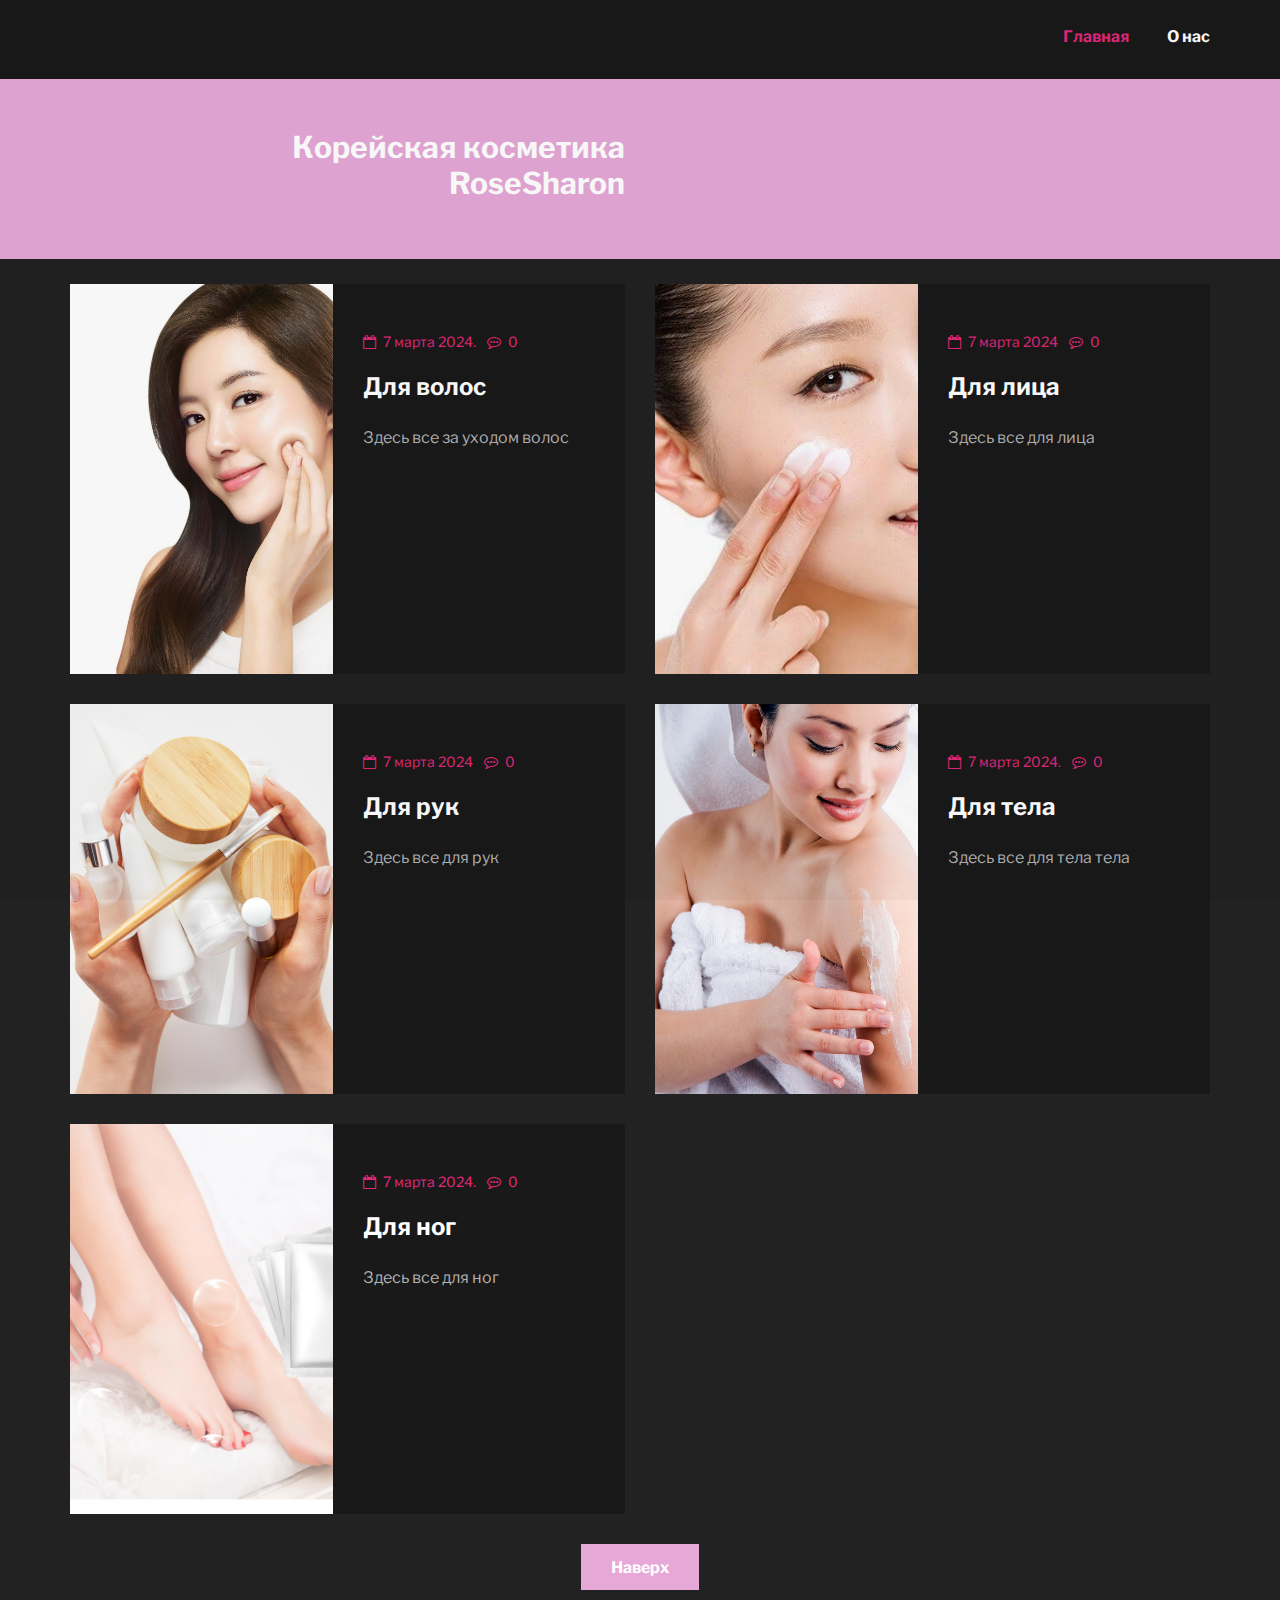
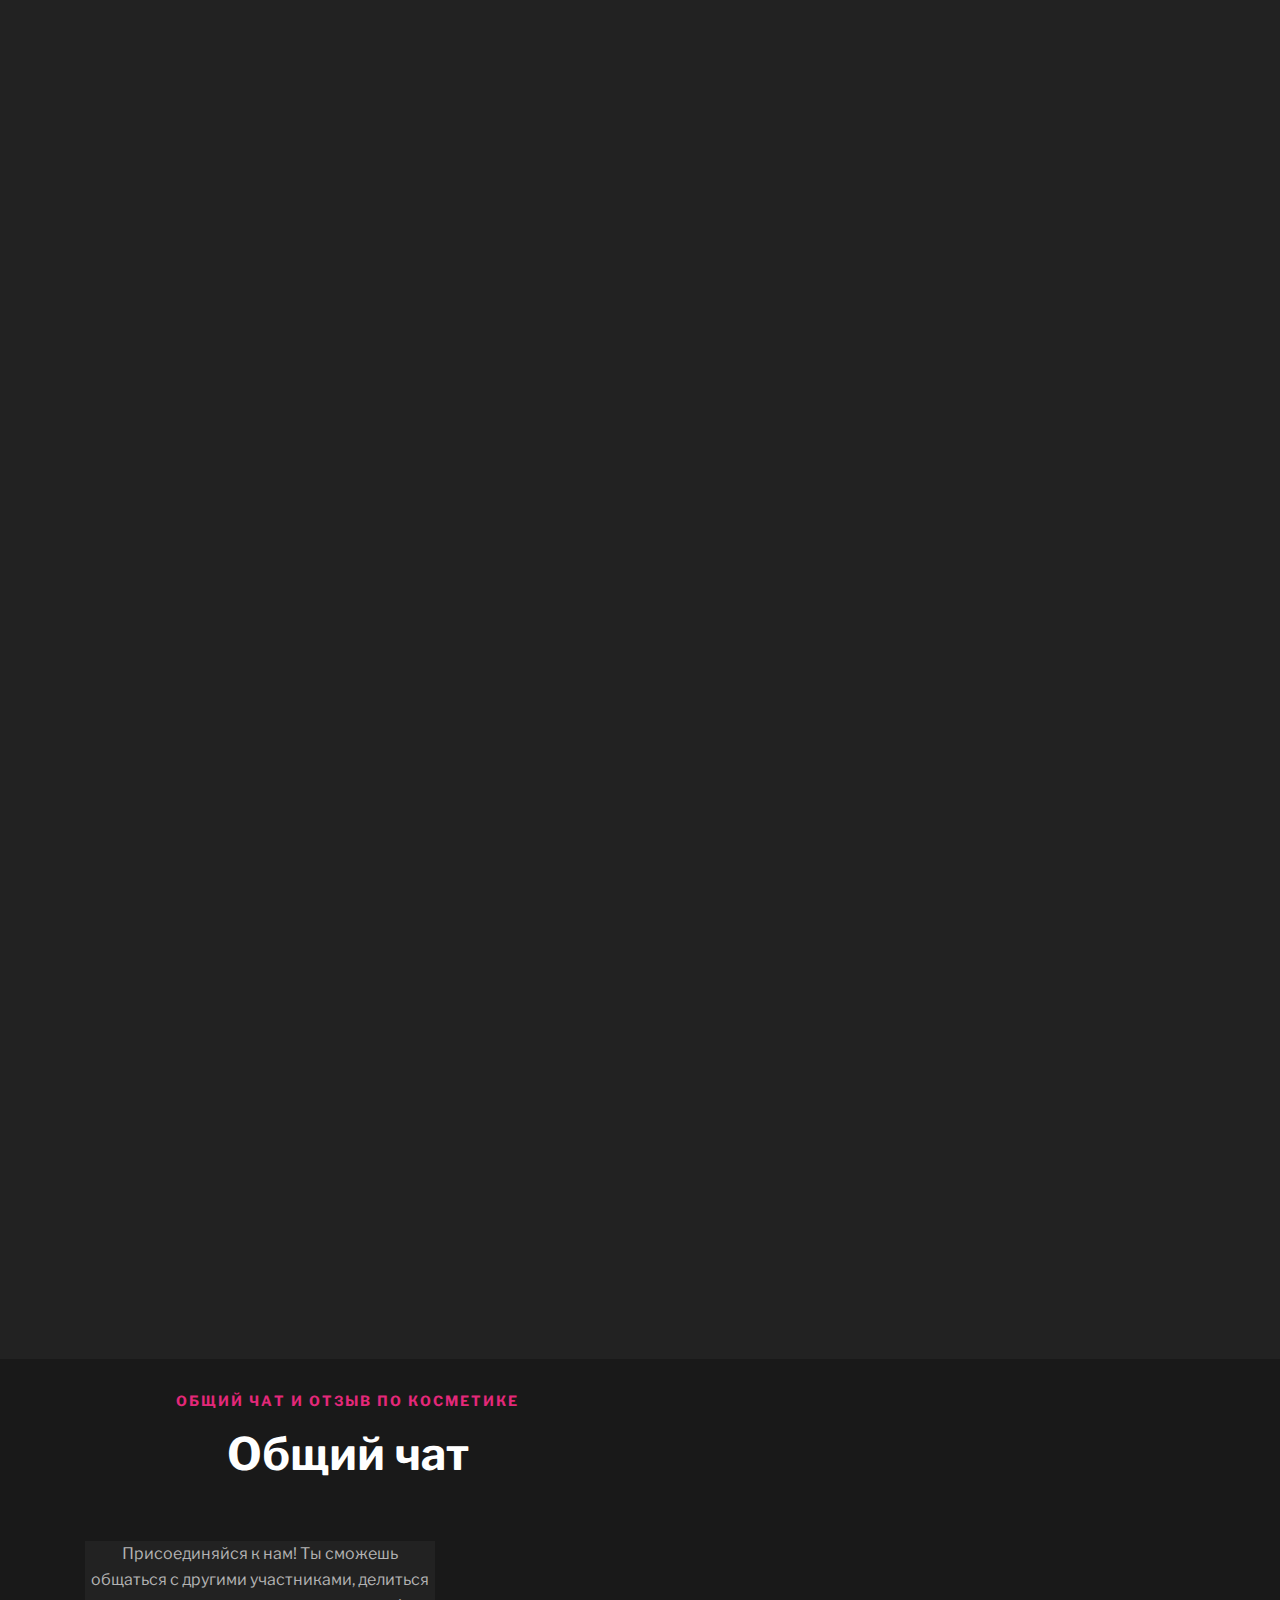
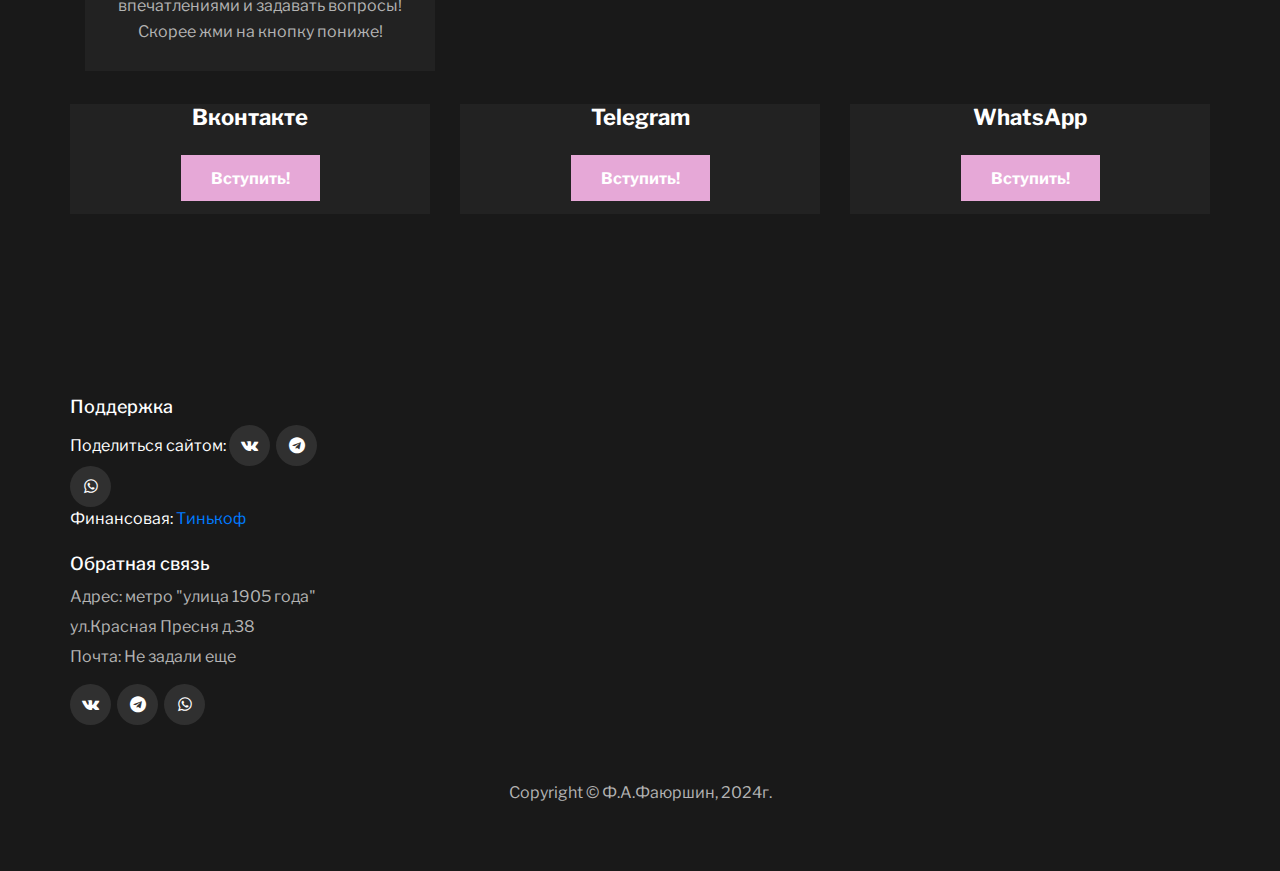
==== commit 3ff37dae: "Add files via upload" ====
--- a/index.html
+++ b/index.html
@@ -5,7 +5,7 @@
     <meta charset="UTF-8">
     <meta name="description" content="ShTyrM">
     <meta name="keywords" content="ShTyrM, unica, creative, html">
-    <meta name="viewport" content="width=device-width, initial-scale=1.0">
+    <meta name="viewport" content="width=device-width, initial-scale=1">
     <meta http-equiv="X-UA-Compatible" content="ie=edge">
     <title>RoseSharon | Главная</title>
     <link rel="icon" type="image/x-icon" href="./img/favicon.ico">
@@ -213,13 +213,13 @@
                 <div class="col-lg-4 col-md-6">
                     <div class="service-item"> 
                         <h4>Вконтакте</h4>
-                         <a href="#" class="primary-btn">Вступить!</a>
+                         <a href="https://vk.com/club224998778" class="primary-btn">Вступить!</a>
                     </div>
                 </div>
                 <div class="col-lg-4 col-md-6">
                     <div class="service-item"> 
                         <h4>Telegram</h4>
-                         <a href="#" class="primary-btn">Вступить!</a>
+                         <a href="https://t.me/rosesharon_cosmetic" class="primary-btn">Вступить!</a>
                     </div>
                 </div>
                 <div class="col-lg-4 col-md-6">
--- a/css/style.css
+++ b/css/style.css
@@ -218,7 +218,7 @@
 
 
 	.sakura {
-		position: absolute;
+		position: flex;
 		width: 100%;
 		height: 100%;
 	}
@@ -227,8 +227,8 @@
 		position: absolute;
 		top: -10%;
 		left: 0;
-		width: 1.vw;
-		height: 1.4vw;
+		width: 0.5vw;
+		height: 0.7vw;
 		border-radius: 5% 80% 10% 80%;
 		background-color: #ffb6c1;
 	}
@@ -465,11 +465,11 @@
 	}
 
 	.sakura span:nth-child(4n+2) {
-		animation-duration: 24s;
+		animation-duration: 12s;
 	}
 
 	.sakura span:nth-child(4n+3) {
-		animation-duration: 13s;
+		animation-duration: 6s;
 	}
 
 	.sakura span:nth-child(4n+4) {
@@ -531,7 +531,7 @@
 
 		100% {
 			top: 100%;
-			transform: translateX(15vw) rotateX(180deg) rotateY(360deg);
+			transform: translateX(0vw) rotateX(180deg) rotateY(360deg);
 		}
 	}
 
@@ -549,15 +549,13 @@
 
 .wrapper {
 	padding: 25px;
-	min-height: 410vh;
+	min-height: 300vh;
 	width: 100%;
-	height: 80%;
-
-	background-color: none;
+	height: 100%px;
+	background-color: #222;
 	background-image: url(https://i.pinimg.com/originals/e1/57/fe/e157fef9fb144101eb9bc98c8ebf3d26.jpg);
 	background-size: cover;
-	background-repeat: no-repeat;
-	background-position: fixed
+	background-repeat: repeat;
 
 }
 /*---------------------
@@ -766,15 +764,15 @@
 
 .services-section {
 	background: #191919;
-	padding-top: 10px;
-	padding-bottom: 80px;
+	padding-top: 30px;
+	padding-bottom: 50px;
 }
 
 .service-item1 {
 	text-align: center;
 	background: #222222;
 	padding: 0px px 0;
-	height: 160px;
+	height: 130px;
 	-webkit-transition: all 0.3s;
 	-o-transition: all 0.3s;
 	transition: all 0.3s;
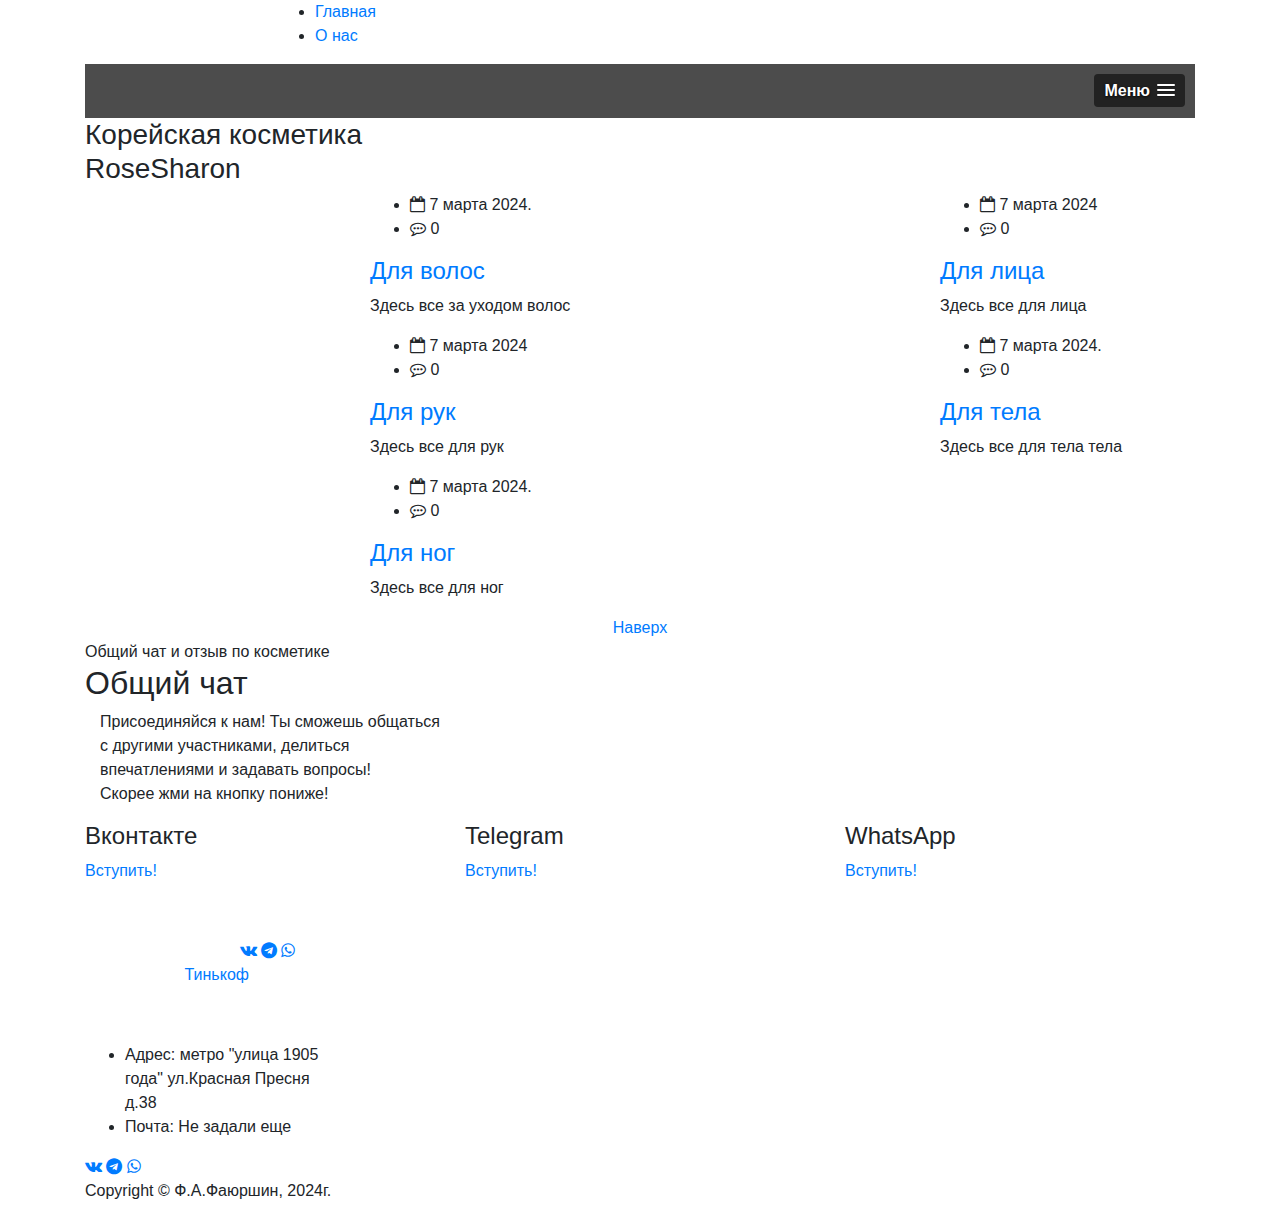
==== commit 3d710050: "Add files via upload" ====
--- a/index.html
+++ b/index.html
@@ -118,7 +118,7 @@
                                         <li><i class="fa fa-calendar-o"></i> 7 марта 2024</li>
                                         <li><i class="fa fa-commenting-o"></i> 0</li>
                                     </ul>
-                                    <h4><a href="./#">Для лица</a></h4>
+                                    <h4><a href="./litso.html">Для лица</a></h4>
                                     <p>Здесь все для лица</p>
                                 </div>
                             </div>
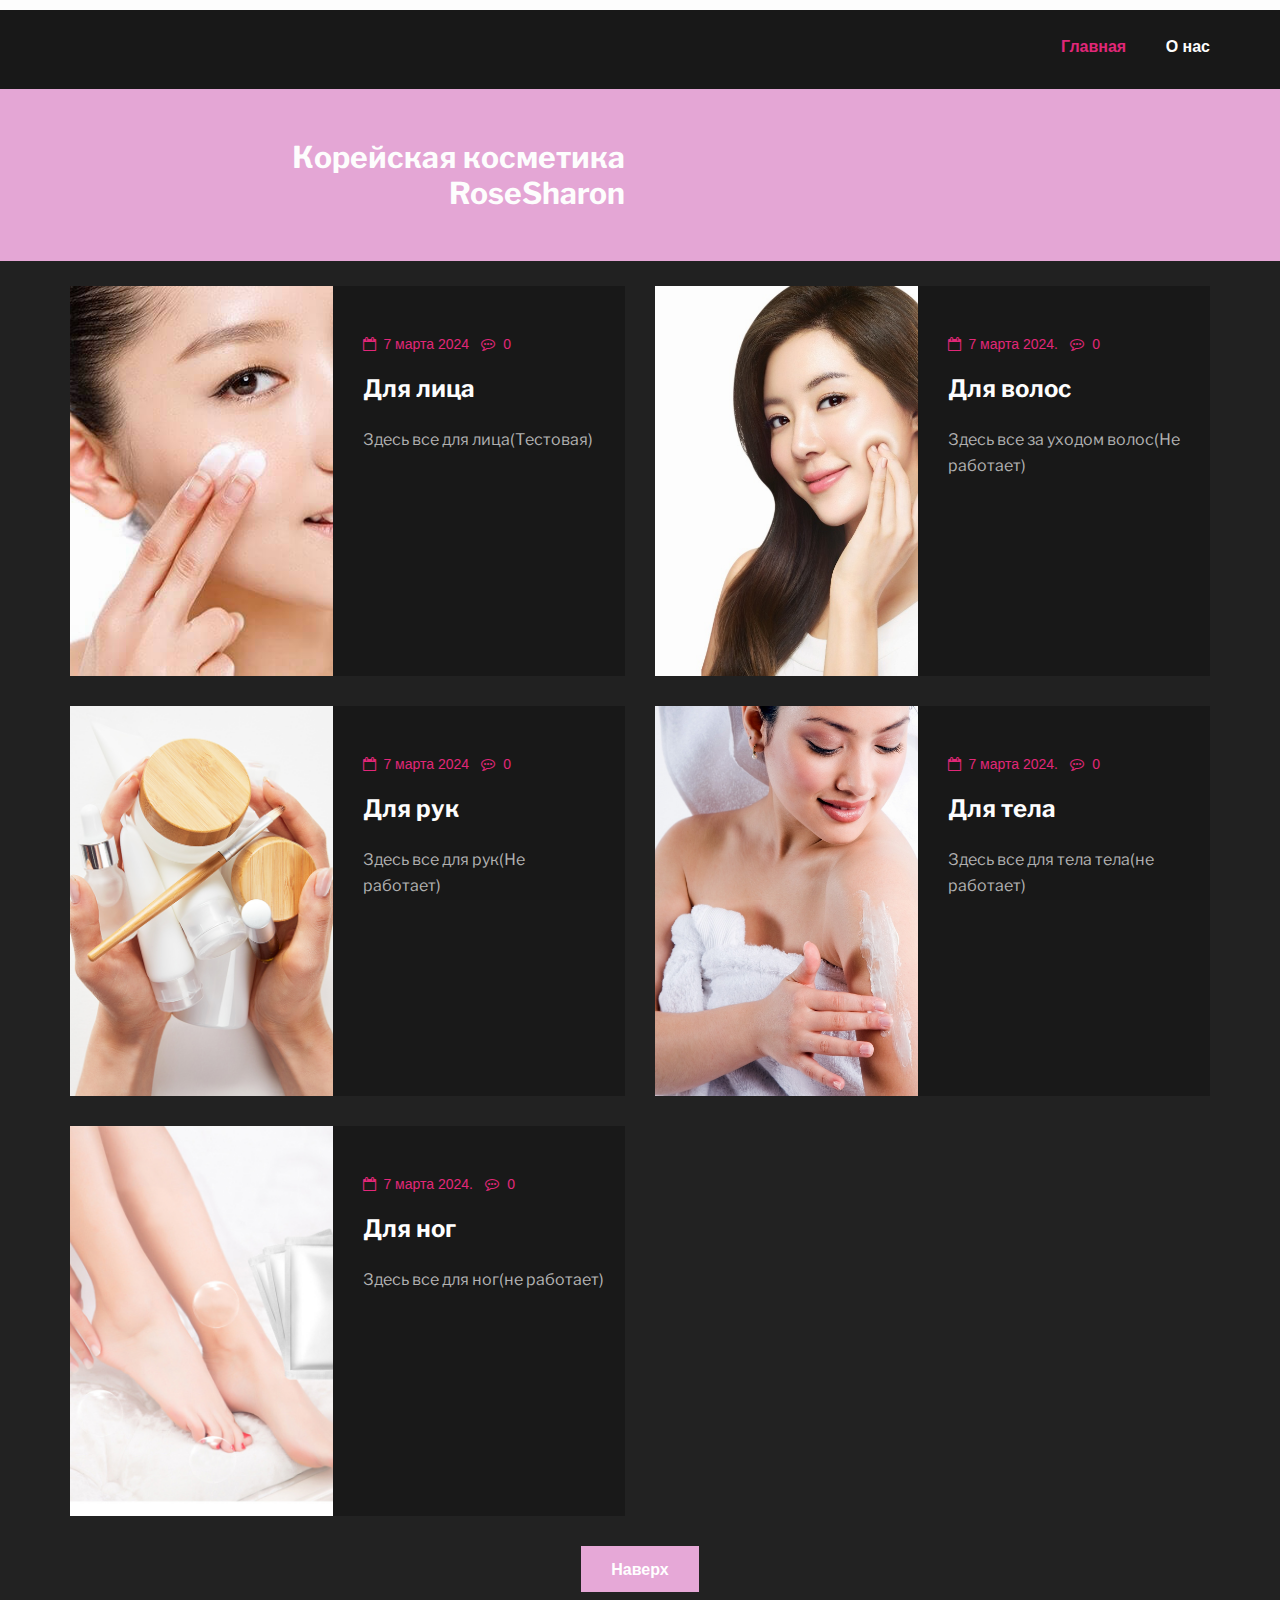
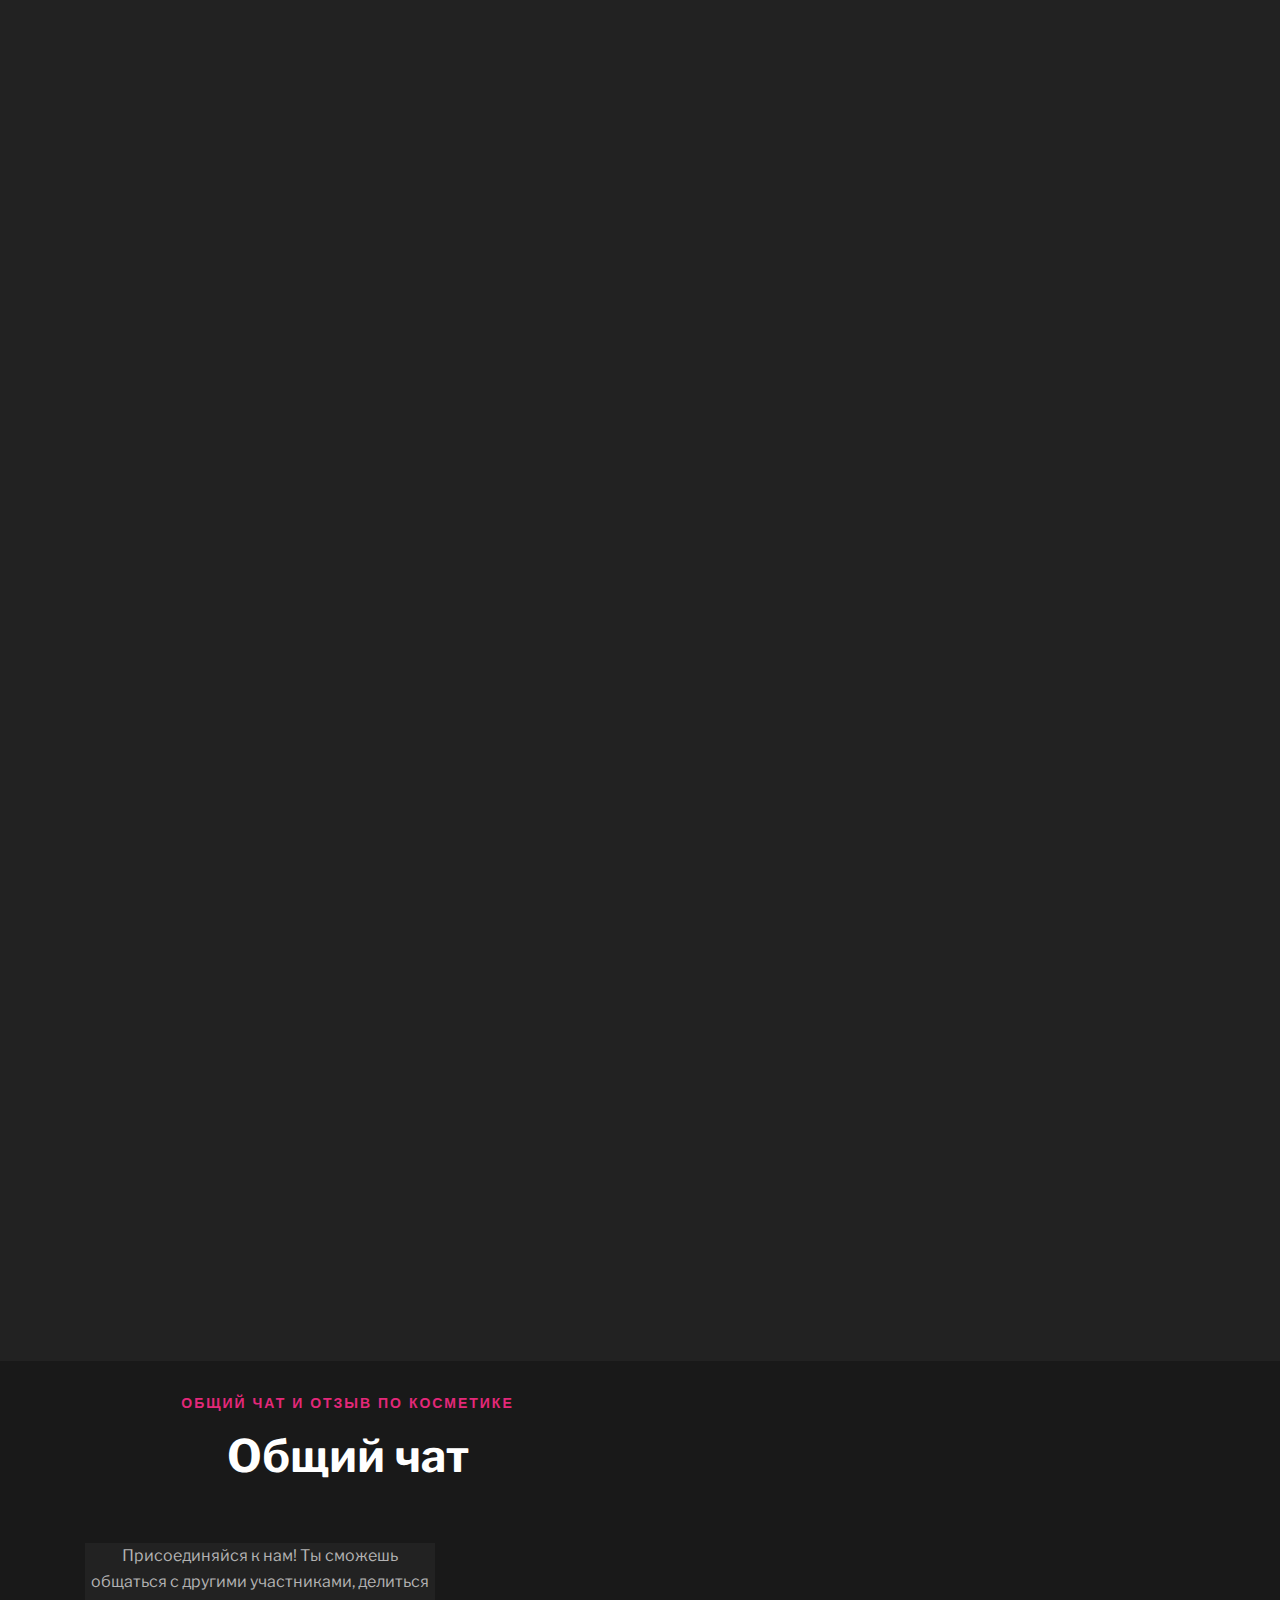
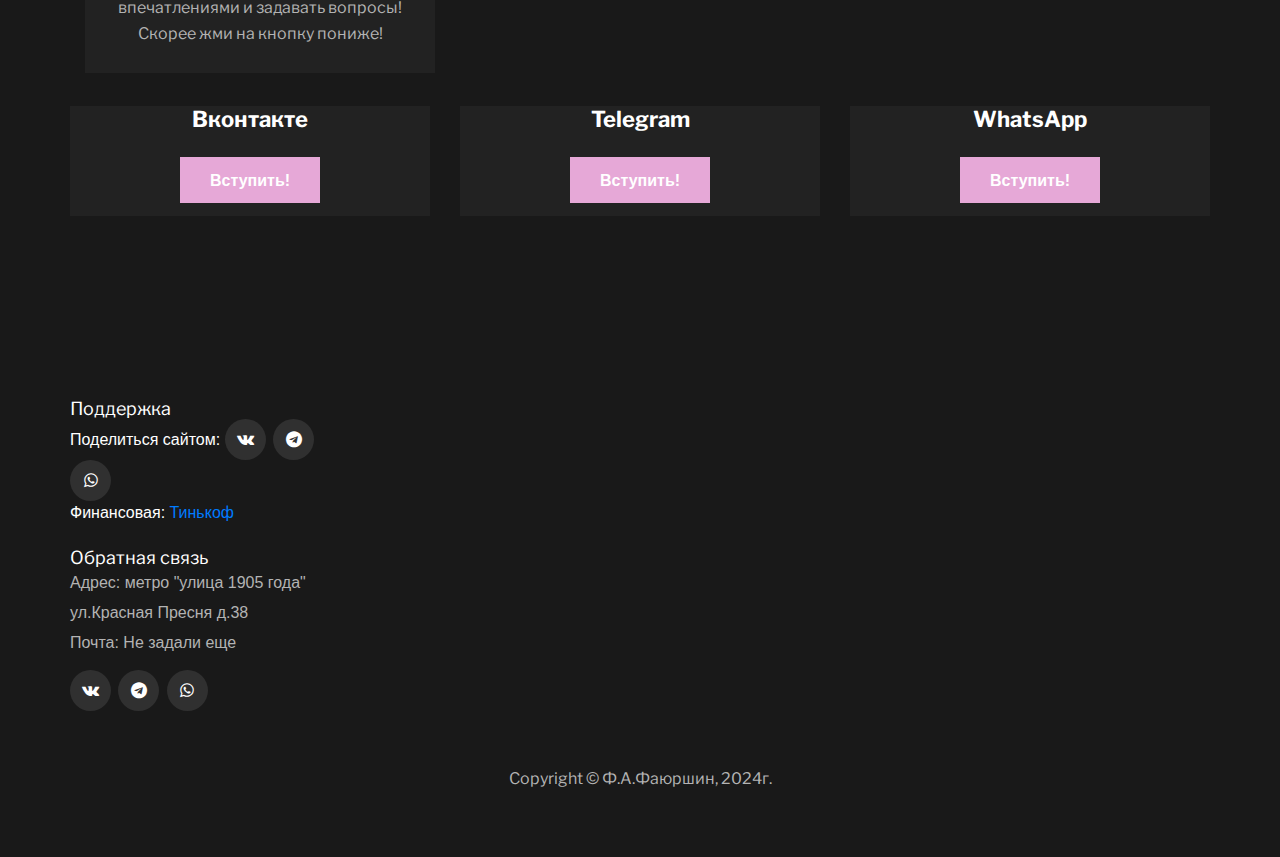
==== commit 37aefea0: "Add files via upload" ====
--- a/index.html
+++ b/index.html
@@ -91,6 +91,25 @@
                     <div class="blog-item">
                         <div class="row">
                             <div class="col-lg-6">
+                                <div class="bi-pic set-bg" data-setbg="img/11.jpeg"></div>
+                            </div>
+                            <div class="col-lg-6">
+                                <div class="bi-text">
+                                    <ul>
+                                        <li><i class="fa fa-calendar-o"></i> 7 марта 2024</li>
+                                        <li><i class="fa fa-commenting-o"></i> 0</li>
+                                    </ul>
+                                    <h4><a href="./litso.html">Для лица</a></h4>
+                                    <p>Здесь все для лица(Тестовая)</p>
+                                </div>
+                            </div>
+                        </div>
+                    </div>
+                </div>
+                <div class="col-lg-6">
+                    <div class="blog-item">
+                        <div class="row">
+                            <div class="col-lg-6">
                                 <div class="bi-pic set-bg" data-setbg="img/22.jpg"></div>
                             </div>
                             <div class="col-lg-6">
@@ -100,17 +119,17 @@
                                         <li><i class="fa fa-commenting-o"></i> 0</li>
                                     </ul>
                                     <h4><a href="./#">Для волос</a></h4>
-                                    <p>Здесь все за уходом волос</p>
-                                </div>
-                            </div>
-                        </div>
-                    </div>
-                </div>
-                <div class="col-lg-6">
-                    <div class="blog-item">
-                        <div class="row">
-                            <div class="col-lg-6">
-                                <div class="bi-pic set-bg" data-setbg="img/11.jpeg"></div>
+                                    <p>Здесь все за уходом волос(Не работает)</p>
+                                </div>
+                            </div>
+                        </div>
+                    </div>
+                </div>  
+                <div class="col-lg-6">
+                    <div class="blog-item">
+                        <div class="row">
+                            <div class="col-lg-6">
+                                <div class="bi-pic set-bg" data-setbg="img/13.jpg"></div>
                             </div>
                             <div class="col-lg-6">
                                 <div class="bi-text">
@@ -118,27 +137,8 @@
                                         <li><i class="fa fa-calendar-o"></i> 7 марта 2024</li>
                                         <li><i class="fa fa-commenting-o"></i> 0</li>
                                     </ul>
-                                    <h4><a href="./litso.html">Для лица</a></h4>
-                                    <p>Здесь все для лица</p>
-                                </div>
-                            </div>
-                        </div>
-                    </div>
-                </div>  
-                <div class="col-lg-6">
-                    <div class="blog-item">
-                        <div class="row">
-                            <div class="col-lg-6">
-                                <div class="bi-pic set-bg" data-setbg="img/13.jpg"></div>
-                            </div>
-                            <div class="col-lg-6">
-                                <div class="bi-text">
-                                    <ul>
-                                        <li><i class="fa fa-calendar-o"></i> 7 марта 2024</li>
-                                        <li><i class="fa fa-commenting-o"></i> 0</li>
-                                    </ul>
                                     <h4><a href="./#">Для рук</a></h4>
-                                    <p>Здесь все для рук</p>
+                                    <p>Здесь все для рук(Не работает)</p>
                                 </div>
                             </div>
                         </div>
@@ -157,7 +157,7 @@
                                         <li><i class="fa fa-commenting-o"></i> 0</li>
                                     </ul>
                                     <h4><a href="./#.html">Для тела</a></h4>
-                                    <p>Здесь все для тела тела</p>
+                                    <p>Здесь все для тела тела(не работает)</p>
                                 </div>
                             </div>
                         </div>
@@ -176,7 +176,7 @@
                                         <li><i class="fa fa-commenting-o"></i> 0</li>
                                     </ul>
                                     <h4><a href="./#.html">Для ног</a></h4>
-                                    <p>Здесь все для ног</p>
+                                    <p>Здесь все для ног(не работает)</p>
                                 </div>
                             </div>
                         </div>
--- a/css/style.css
+++ b/css/style.css
@@ -0,0 +1,2250 @@
+
+html,
+body {
+	height: 100%;
+	font-family: "Libre Franklin", sans-serif;
+	-webkit-font-smoothing: antialiased;
+	font-smoothing: antialiased;
+}
+ .filterDiv {
+        float: left;
+        background-color: #d79;
+        color: #ffff;
+        width: 400px;
+       line-height: 200px;
+        text-align: center;
+        margin: 10px;
+        display: none;
+      }
+      
+      .show {
+        display: block;
+      }
+      
+      .container2 {
+        margin-top: 10px;
+        overflow: hidden;
+      }
+
+      /* Стиль кнопок */
+      .btn {
+        border: none;
+        outline: none;
+        padding: 12px 16px;
+       background-color: #d79;
+       cursor: pointer;
+      }
+      
+      .btn:hover {
+        background-color: #ddd;
+      }
+      
+      .btn.active {
+        background-color: #666;
+        color: white;
+      }
+
+			body {
+      	margin: 0;
+     		font-family: -apple-system, BlinkMacSystemFont, 'Segoe UI', Roboto, 'Helvetica Neue', Arial,
+        sans-serif, 'Apple Color Emoji', 'Segoe UI Emoji', 'Segoe UI Symbol';
+    	}
+
+    .slider {
+      max-width: 800px;
+    }
+
+    /* дополнительные стили для этого примера */
+    .slider__items {
+      counter-reset: slide;
+    }
+
+    .slider__item {
+      position: relative;
+      counter-increment: slide;
+    }
+
+    .slider__item::after {
+      content: counter(slide);
+      position: absolute;
+      top: 10px;
+      right: 20px;
+      color: #fff;
+      font-style: italic;
+      font-size: 32px;
+      font-weight: bold;
+    }
+
+    .img-fluid {
+      display: inline-block;
+      height: auto;
+      max-width: 100%;
+    }
+
+h1,
+h2,
+h3,
+h4,
+h5,
+h6 {
+	margin: 0;
+	color: #111111;
+	font-weight: 400;
+	font-family: "Libre Franklin", sans-serif;
+}
+
+h1 {
+	font-size: 70px;
+}
+
+h2 {
+	font-size: 36px;
+}
+
+h3 {
+	font-size: 30px;
+}
+
+h4 {
+	font-size: 24px;
+}
+
+h5 {
+	font-size: 18px;
+}
+
+h6 {
+	font-size: 16px;
+}
+
+p {
+	font-size: 16px;
+	font-family: "Libre Franklin", sans-serif;
+	color: #b3b3b3;
+	font-weight: 400;
+	line-height: 26px;
+	margin: 0 0 15px 0;
+}
+
+img {
+	max-width: 100%;
+}
+
+input:focus,
+select:focus,
+button:focus,
+textarea:focus {
+	outline: none;
+}
+
+a:hover,
+a:focus {
+	text-decoration: none;
+	outline: none;
+	color: #fff;
+}
+
+ul,
+ol {
+	padding: 0;
+	margin: 0;
+}
+
+/*---------------------
+  Helper CSS
+-----------------------*/
+
+.section-title {
+	text-align: center;
+	margin-bottom: 60px;
+}
+
+.section-title span {
+	color: #e32879;
+	font-size: 14px;
+	font-weight: 700;
+	text-transform: uppercase;
+	letter-spacing: 2px;
+}
+
+.section-title h2 {
+	font-size: 45px;
+	color: #ffffff;
+	font-weight: 700;
+	margin-top: 14px;
+}
+
+.set-bg {
+	background-repeat: no-repeat;
+	background-size: cover;
+	background-position: top center;
+}
+
+.spad {
+	padding-top: 100px;
+	padding-bottom: 100px;
+}
+
+.spad-2 {
+	padding-top: 50px;
+	padding-bottom: 70px;
+}
+
+.text-white h1,
+.text-white h2,
+.text-white h3,
+.text-white h4,
+.text-white h5,
+.text-white h6,
+.text-white p,
+.text-white span,
+.text-white li,
+.text-white a {
+	color: #fff;
+}
+
+/* buttons */
+
+.primary-btn {
+	font-size: 16px;
+	color: #ffffff;
+	background: #E6A8D7;
+	display: inline-block;
+	font-weight: 700;
+	padding: 12px 30px 10px;
+}
+
+.site-btn {
+	font-size: 16px;
+	color: #ffffff;
+	font-weight: 700;
+	padding: 10px 34px;
+	display: inline-block;
+	background: #e32879;
+	border: 1px solid #e32879;
+}
+
+/* Preloder */
+
+#preloder {
+	position: fixed;
+	width: 100%;
+	height: 100%;
+	top: 0;
+	left: 0;
+	z-index: 999999;
+	background: #000;
+}
+
+.loader {
+	width: 40px;
+	height: 40px;
+	position: absolute;
+	top: 50%;
+	left: 50%;
+	margin-top: -13px;
+	margin-left: -13px;
+	border-radius: 60px;
+	animation: loader 0.8s linear infinite;
+	-webkit-animation: loader 0.8s linear infinite;
+}
+
+@keyframes loader {
+	0% {
+		-webkit-transform: rotate(0deg);
+		transform: rotate(0deg);
+		border: 4px solid #f44336;
+		border-left-color: transparent;
+	}
+	50% {
+		-webkit-transform: rotate(180deg);
+		transform: rotate(180deg);
+		border: 4px solid #673ab7;
+		border-left-color: transparent;
+	}
+	100% {
+		-webkit-transform: rotate(360deg);
+		transform: rotate(360deg);
+		border: 4px solid #f44336;
+		border-left-color: transparent;
+	}
+}
+
+@-webkit-keyframes loader {
+	0% {
+		-webkit-transform: rotate(0deg);
+		border: 4px solid #f44336;
+		border-left-color: transparent;
+	}
+	50% {
+		-webkit-transform: rotate(180deg);
+		border: 4px solid #673ab7;
+		border-left-color: transparent;
+	}
+	100% {
+		-webkit-transform: rotate(360deg);
+		border: 4px solid #f44336;
+		border-left-color: transparent;
+	}
+}
+
+
+
+	.sakura {
+		position: flex;
+		width: 100%;
+		height: 100%;
+	}
+
+	.sakura span {
+		position: absolute;
+		top: -10%;
+		left: 0;
+		width: 0.5vw;
+		height: 0.7vw;
+		border-radius: 5% 80% 10% 80%;
+		background-color: #ffb6c1;
+	}
+
+	/* add animation */
+	.sakura span:nth-child(2n+1) {
+		animation: sakura-anim-1 10s 0s linear infinite;
+	}
+
+	.sakura span:nth-child(2n+2) {
+		animation: sakura-anim-2 25s 0s linear infinite;
+	}
+
+	/* side position */
+	.sakura span:nth-child(1) {
+		left: 0%;
+	}
+
+	.sakura span:nth-child(2) {
+		left: 2%;
+	}
+
+	.sakura span:nth-child(3) {
+		left: 4%;
+	}
+
+	.sakura span:nth-child(4) {
+		left: 6%;
+	}
+
+	.sakura span:nth-child(5) {
+		left: 8%;
+	}
+
+	.sakura span:nth-child(6) {
+		left: 10%;
+	}
+
+	.sakura span:nth-child(7) {
+		left: 12%;
+	}
+
+	.sakura span:nth-child(8) {
+		left: 14%;
+	}
+
+	.sakura span:nth-child(9) {
+		left: 16%;
+	}
+
+	.sakura span:nth-child(10) {
+		left: 18%;
+	}
+
+	.sakura span:nth-child(11) {
+		left: 20%;
+	}
+
+	.sakura span:nth-child(12) {
+		left: 22%;
+	}
+
+	.sakura span:nth-child(13) {
+		left: 24%;
+	}
+
+	.sakura span:nth-child(14) {
+		left: 26%;
+	}
+
+	.sakura span:nth-child(15) {
+		left: 28%;
+	}
+
+	.sakura span:nth-child(16) {
+		left: 30%;
+	}
+
+	.sakura span:nth-child(17) {
+		left: 32%;
+	}
+
+	.sakura span:nth-child(18) {
+		left: 34%;
+	}
+
+	.sakura span:nth-child(19) {
+		left: 36%;
+	}
+
+	.sakura span:nth-child(20) {
+		left: 38%;
+	}
+
+	.sakura span:nth-child(21) {
+		left: 40%;
+	}
+
+	.sakura span:nth-child(22) {
+		left: 42%;
+	}
+
+	.sakura span:nth-child(23) {
+		left: 44%;
+	}
+
+	.sakura span:nth-child(24) {
+		left: 46%;
+	}
+
+	.sakura span:nth-child(25) {
+		left: 48%;
+	}
+
+	.sakura span:nth-child(26) {
+		left: 50%;
+	}
+
+	.sakura span:nth-child(27) {
+		left: 52%;
+	}
+
+	.sakura span:nth-child(28) {
+		left: 54%;
+	}
+
+	.sakura span:nth-child(29) {
+		left: 56%;
+	}
+
+	.sakura span:nth-child(30) {
+		left: 58%;
+	}
+
+	.sakura span:nth-child(31) {
+		left: 60%;
+	}
+
+	.sakura span:nth-child(32) {
+		left: 62%;
+	}
+
+	.sakura span:nth-child(33) {
+		left: 64%;
+	}
+
+	.sakura span:nth-child(34) {
+		left: 66%;
+	}
+
+	.sakura span:nth-child(35) {
+		left: 68%;
+	}
+
+	.sakura span:nth-child(36) {
+		left: 70%;
+	}
+
+	.sakura span:nth-child(37) {
+		left: 72%;
+	}
+
+	.sakura span:nth-child(38) {
+		left: 74%;
+	}
+
+	.sakura span:nth-child(39) {
+		left: 76%;
+	}
+
+	.sakura span:nth-child(40) {
+		left: 78%;
+	}
+
+	.sakura span:nth-child(41) {
+		left: 80%;
+	}
+
+	.sakura span:nth-child(42) {
+		left: 82%;
+	}
+
+	.sakura span:nth-child(43) {
+		left: 84%;
+	}
+
+	.sakura span:nth-child(44) {
+		left: 86%;
+	}
+
+	.sakura span:nth-child(45) {
+		left: 88%;
+	}
+
+	.sakura span:nth-child(46) {
+		left: 90%;
+	}
+
+	.sakura span:nth-child(47) {
+		left: 92%;
+	}
+
+	.sakura span:nth-child(48) {
+		left: 94%;
+	}
+
+	.sakura span:nth-child(49) {
+		left: 96%;
+	}
+
+	.sakura span:nth-child(50) {
+		left: 98%;
+	}
+
+	/* size */
+	.sakura span:nth-child(3n+1) {
+		width: 3vw;
+		height: 1.5vw;
+	}
+
+	.sakura span:nth-child(3n+2) {
+		width: 1.6vw;
+		height: 0.8vw;
+	}
+
+	.sakura span:nth-child(3n+3) {
+		width: 1.2vw;
+		height: 0.6vw;
+	}
+
+	/* animation-duration */
+	.sakura span:nth-child(4n+1) {
+		animation-duration: 9s;
+	}
+
+	.sakura span:nth-child(4n+2) {
+		animation-duration: 12s;
+	}
+
+	.sakura span:nth-child(4n+3) {
+		animation-duration: 6s;
+	}
+
+	.sakura span:nth-child(4n+4) {
+		animation-duration: 10s;
+	}
+
+
+	/* animation-delay */
+	.sakura span:nth-child(11n+1) {
+		animation-delay: 0s;
+	}
+
+	.sakura span:nth-child(11n+2) {
+		animation-delay: 8s;
+	}
+
+	.sakura span:nth-child(11n+3) {
+		animation-delay: 2s;
+	}
+
+	.sakura span:nth-child(11n+4) {
+		animation-delay: 5s;
+	}
+
+	.sakura span:nth-child(11n+5) {
+		animation-delay: 6s;
+	}
+
+	.sakura span:nth-child(11n+6) {
+		animation-delay: 7s;
+	}
+
+	.sakura span:nth-child(11n+7) {
+		animation-delay: 3s;
+	}
+
+	.sakura span:nth-child(11n+8) {
+		animation-delay: 1s;
+	}
+
+	.sakura span:nth-child(11n+9) {
+		animation-delay: 2s;
+	}
+
+	.sakura span:nth-child(11n+10) {
+		animation-delay: 11s;
+	}
+
+	.sakura span:nth-child(11n+11) {
+		animation-delay: 10s;
+	}
+
+	/* animation */
+	@keyframes sakura-anim-1 {
+		0% {
+			top: -10%;
+			transform: translateX(0) rotateX(0) rotateY(0);
+		}
+
+		100% {
+			top: 100%;
+			transform: translateX(0vw) rotateX(180deg) rotateY(360deg);
+		}
+	}
+
+	@keyframes sakura-anim-2 {
+		0% {
+			top: -10%;
+			transform: translateX(0);
+		}
+
+		100% {
+			top: 100%;
+			transform: translateX(-15vw) rotateX(180deg) rotateY(360deg);
+		}
+	}
+
+.wrapper {
+	padding: 25px;
+	min-height: 300vh;
+	width: 100%;
+	height: 100%px;
+	background-color: #222;
+	background-image: url(https://i.pinimg.com/originals/e1/57/fe/e157fef9fb144101eb9bc98c8ebf3d26.jpg);
+	background-size: cover;
+	background-repeat: repeat;
+
+}
+/*---------------------
+  Header
+-----------------------*/
+
+.header-section {
+	background: #191919;
+}
+
+.logo {
+	padding: 24px 0 30px;
+}
+
+.logo a {
+	display: inline-block;
+}
+
+.main-menu {
+	text-align: right;
+}
+
+.main-menu ul li {
+	display: inline-block;
+	list-style: none;
+	margin-left: 35px;
+	position: relative;
+}
+
+.main-menu ul li .dropdown {
+	position: absolute;
+	width: 180px;
+	background: #ffffff;
+	z-index: 99;
+	left: 0;
+	top: 90px;
+	opacity: 0;
+	visibility: hidden;
+	-webkit-transition: all 0.3s;
+	-o-transition: all 0.3s;
+	transition: all 0.3s;
+}
+
+.main-menu ul li .dropdown li {
+	display: block;
+	margin-right: 0;
+	text-align: left;
+	margin-left: 0;
+}
+
+.main-menu ul li .dropdown li a {
+	padding: 8px 20px;
+	display: block;
+	-webkit-transition: all 0.3s;
+	-o-transition: all 0.3s;
+	transition: all 0.3s;
+	text-transform: capitalize;
+	color: #191919;
+}
+
+.main-menu ul li .dropdown li a:hover {
+	color: #e32879;
+}
+
+.main-menu ul li.active a {
+	color: #e32879;
+}
+
+.main-menu ul li:hover>a {
+	color: #e32879;
+}
+
+.main-menu ul li:hover .dropdown {
+	opacity: 1;
+	visibility: visible;
+	top: 70px;
+}
+
+.main-menu ul li a {
+	font-size: 16px;
+	color: #ffffff;
+	font-weight: 700;
+	display: inline-block;
+	padding: 25px 0 30px;
+	-webkit-transition: all 0.3s;
+	-o-transition: all 0.3s;
+	transition: all 0.3s;
+}
+
+.slicknav_menu {
+	display: none;
+}
+
+/*---------------------
+  Hero
+-----------------------*/
+
+.hero-section {
+	height: 400spx;
+	display: -webkit-box;
+	display: -ms-flexbox;
+	display: flex;
+	-webkit-box-align: center;
+	-ms-flex-align: center;
+	align-items: center;
+}
+
+.hs-text span {
+	color: #e32879;
+	font-size: 16px;
+	font-weight: 700;
+	text-transform: uppercase;
+}
+
+.hs-text h2 {
+	color: #ffffff;
+	font-size: 60px;
+	font-weight: 700;
+	margin-top: 30px;
+	margin-bottom: 10px;
+}
+
+.hs-text p {
+	color: #ffffff;
+	margin-bottom: 45px;
+}
+
+/*---------------------
+  About Us Section
+-----------------------*/
+
+.about-us-section {
+	background: #191919;
+}
+
+.as-pic img {
+	min-width: 100%;
+}
+
+.as-text {
+	padding-top: 30px;
+	padding-left: 20px;
+}
+
+.as-text.ap-text {
+	padding-top: 14px;
+}
+
+.as-text .section-title {
+	text-align: left;
+	margin-bottom: 15px;
+}
+
+.as-text p {
+	color: #b3b3b3;
+}
+
+.as-text p.f-para {
+	margin-bottom: 10px;
+}
+
+.as-text p.s-para {
+	margin-bottom: 37px;
+}
+
+.as-text .about-counter .ac-item {
+	float: left;
+	margin-right: 48px;
+	position: relative;
+}
+
+.as-text .about-counter .ac-item:after {
+	position: absolute;
+	right: -20px;
+	top: 8px;
+	height: 65px;
+	width: 1px;
+	background: #393939;
+	content: "";
+}
+
+.as-text .about-counter .ac-item:last-child {
+	margin-right: 0;
+	padding-right: 0;
+}
+
+.as-text .about-counter .ac-item:last-child:after {
+	display: none;
+}
+
+.as-text .about-counter .ac-item h2 {
+	color: #ffffff;
+	font-weight: 700;
+	margin-bottom: 10px;
+}
+
+.as-text .about-counter .ac-item p {
+	text-transform: uppercase;
+	letter-spacing: 2px;
+	margin-bottom: 0;
+}
+
+/*---------------------
+  Services Section
+-----------------------*/
+
+.services-section {
+	background: #191919;
+	padding-top: 30px;
+	padding-bottom: 50px;
+}
+
+.service-item1 {
+	text-align: center;
+	background: #222222;
+	padding: 0px px 0;
+	height: 130px;
+	-webkit-transition: all 0.3s;
+	-o-transition: all 0.3s;
+	transition: all 0.3s;
+	
+}
+
+.service-item {
+	text-align: center;
+	background: #222222;
+	padding: 0px 0px 0;
+	height: 110px;
+	-webkit-transition: all 0.3s;
+	-o-transition: all 0.3s;
+	transition: all 0.3s;
+	margin-bottom: 30px;
+}
+
+.service-item:hover {
+	border-bottom: 3px solid #e32879;
+}
+
+.service-item h4 {
+	font-size: 22px;
+	color: #ffffff;
+	font-weight: 700;
+	margin-top: 33px;
+	margin-bottom: 25px;
+}
+
+/*---------------------
+  Portfolio Section
+-----------------------*/
+
+.portfolio-section {
+	background: #222222;
+	padding-bottom: 0;
+}
+
+.portfolio-section .section-title {
+	margin-bottom: 100px;
+}
+
+.portfolio-item {
+	height: 393px;
+	margin-left: -15px;
+	margin-right: -15px;
+	display: -webkit-box;
+	display: -ms-flexbox;
+	display: flex;
+	-webkit-box-align: center;
+	-ms-flex-align: center;
+	align-items: center;
+	-webkit-box-pack: center;
+	-ms-flex-pack: center;
+	justify-content: center;
+	position: relative;
+	z-index: 1;
+}
+
+.portfolio-item:hover:after {
+	opacity: 1;
+}
+
+.portfolio-item:hover .pi-hover a.chain-icon {
+	opacity: 1;
+	visibility: visible;
+	left: 0;
+}
+
+.portfolio-item:hover .pi-hover a.search-icon {
+	opacity: 1;
+	visibility: visible;
+	right: 0;
+}
+
+.portfolio-item:after {
+	position: absolute;
+	left: 0;
+	top: 0;
+	width: 100%;
+	height: 100%;
+	background: rgba(0, 0, 0, 0.1);
+	content: "";
+	opacity: 0;
+	-webkit-transition: all 0.3s;
+	-o-transition: all 0.3s;
+	transition: all 0.3s;
+	z-index: -1;
+}
+
+.portfolio-item.large-item {
+	height: 786px;
+}
+
+.portfolio-item .pi-hover a {
+	display: inline-block;
+	width: 66px;
+	height: 66px;
+	background: #e32879;
+	border-radius: 50%;
+	text-align: center;
+	font-size: 26px;
+	color: #ffffff;
+	line-height: 66px;
+	margin-right: 15px;
+}
+
+.portfolio-item .pi-hover a:last-child {
+	margin-right: 0;
+}
+
+.portfolio-item .pi-hover a.chain-icon {
+	-webkit-transition: all 0.3s ease-out;
+	-o-transition: all 0.3s ease-out;
+	transition: all 0.3s ease-out;
+	visibility: hidden;
+	opacity: 0;
+	position: relative;
+	left: -20px;
+}
+
+.portfolio-item .pi-hover a.search-icon {
+	-webkit-transition: all 0.3s ease-out;
+	-o-transition: all 0.3s ease-out;
+	transition: all 0.3s ease-out;
+	visibility: hidden;
+	opacity: 0;
+	position: relative;
+	right: -20px;
+}
+
+/*---------------------
+  Counter Section
+-----------------------*/
+
+.counter-section {
+	background: #191919;
+	padding-top: 755px;
+	margin-top: -640px;
+	padding-bottom: 70px;
+}
+
+.counter-text {
+	margin-bottom: 40px;
+}
+
+.counter-text .section-title {
+	text-align: left;
+	margin-bottom: 50px;
+}
+
+.counter-item {
+	margin-bottom: 30px;
+	position: relative;
+}
+
+.counter-item .ci-number {
+	font-size: 48px;
+	color: #e32879;
+	font-weight: 700;
+	line-height: 50px;
+	position: absolute;
+	left: 0;
+	top: 0;
+}
+
+.counter-item .ci-text {
+	padding-left: 170px;
+}
+
+.counter-item .ci-text h4 {
+	font-size: 22px;
+	color: #ffffff;
+	font-weight: 700;
+	margin-bottom: 12px;
+}
+
+/*---------------------
+  Testimonial Section
+-----------------------*/
+
+.testimonial-section {
+	background: #191919;
+	padding-top: 0;
+}
+
+.testimonial-slider {
+	margin-left: 0;
+}
+
+.testimonial-slider .col-lg-6 {
+	max-width: 100%;
+}
+
+.testimonial-slider.owl-carousel .owl-dots {
+	text-align: center;
+	padding-top: 22px;
+}
+
+.testimonial-slider.owl-carousel .owl-dots button {
+	height: 8px;
+	width: 8px;
+	background: rgba(255, 255, 255, 0.2);
+	border-radius: 50%;
+	margin-right: 10px;
+}
+
+.testimonial-slider.owl-carousel .owl-dots button:last-child {
+	margin-right: 0;
+}
+
+.testimonial-slider.owl-carousel .owl-dots button.owl-dot.active {
+	width: 27px;
+	background: #e32879;
+	border-radius: 50px;
+}
+
+.testimonial-item {
+	background: #222222;
+	padding: 60px 20px 50px 40px;
+}
+
+.testimonial-item .ti-pic {
+	float: left;
+	margin-right: 35px;
+}
+
+.testimonial-item .ti-pic img {
+	height: 128px;
+	width: 128px;
+	border-radius: 50%;
+}
+
+.testimonial-item .ti-text {
+	overflow: hidden;
+}
+
+.testimonial-item .ti-text .ti-title {
+	margin-bottom: 8px;
+}
+
+.testimonial-item .ti-text .ti-title h4 {
+	font-size: 22px;
+	color: #ffffff;
+	font-weight: 700;
+	margin-bottom: 4px;
+}
+
+.testimonial-item .ti-text .ti-title span {
+	font-size: 12px;
+	color: #e32879;
+	text-transform: uppercase;
+	letter-spacing: 1px;
+}
+
+.testimonial-item .ti-text p {
+	margin-bottom: 0;
+}
+
+/*---------------------
+  Call To Section
+-----------------------*/
+
+.callto-section {
+	padding: 80px 0;
+}
+
+.ctc-text {
+	text-align: center;
+}
+
+.ctc-text h2 {
+	font-size: 45px;
+	color: #ffffff;
+	font-weight: 700;
+	margin-bottom: 20px;
+}
+
+.ctc-text p {
+	color: #ffffff;
+	margin-bottom: 45px;
+}
+
+.ctc-text .primary-btn.ctc-btn {
+	background: #ffffff;
+	color: #e32879;
+}
+
+/*---------------------
+  Member Section
+-----------------------*/
+
+.member-section {
+	background: #191919;
+	padding-bottom: 80px;
+}
+
+.member-section.ap-member {
+	padding-top: 0;
+}
+
+.member-item {
+	height: 435px;
+	position: relative;
+	margin-bottom: 30px;
+}
+
+.member-item:hover .mi-text {
+	opacity: 1;
+	-webkit-transform: scale(1);
+	-ms-transform: scale(1);
+	transform: scale(1);
+}
+
+.member-item .mi-text {
+	text-align: center;
+	background: #191919;
+	position: absolute;
+	left: 20px;
+	top: 23px;
+	width: calc(100% - 40px);
+	height: calc(100% - 46px);
+	padding: 50px 20px 60px 20px;
+	opacity: 0;
+	-webkit-transform: scale(0);
+	-ms-transform: scale(0);
+	transform: scale(0);
+	-webkit-transition: all 0.5s ease-out;
+	-o-transition: all 0.5s ease-out;
+	transition: all 0.5s ease-out;
+}
+
+.member-item .mi-text p {
+	margin-bottom: 32px;
+}
+
+.member-item .mi-text .mt-title {
+	margin-bottom: 20px;
+}
+
+.member-item .mi-text .mt-title h4 {
+	font-size: 22px;
+	color: #ffffff;
+	font-weight: 700;
+	margin-bottom: 4px;
+}
+
+.member-item .mi-text .mt-title span {
+	font-size: 12px;
+	color: #e32879;
+	text-transform: uppercase;
+	letter-spacing: 1px;
+}
+
+.member-item .mi-text .mt-social a {
+	display: inline-block;
+	font-size: 16px;
+	color: #ffffff;
+	width: 45px;
+	height: 45px;
+	line-height: 45px;
+	text-align: center;
+	background: #303030;
+	border-radius: 50%;
+	margin-right: 3px;
+}
+
+.member-item .mi-text .mt-social a:last-child {
+	margin-right: 0;
+}
+
+/*---------------------
+  Footer
+-----------------------*/
+
+.footer-section {
+	background: #191919;
+	padding-top: 80px;
+	padding-bottom: 50px;
+}
+
+.footer-option {
+	margin-bottom: 30px;
+}
+
+.footer-option .fo-logo {
+	margin-bottom: 30px;
+}
+
+.footer-option .fo-logo a {
+	display: inline-block;
+}
+
+.footer-option ul {
+	margin-bottom: 12px;
+}
+
+.footer-option ul li {
+	list-style: none;
+	font-size: 16px;
+	color: #b3b3b3;
+	line-height: 30px;
+}
+
+.footer-option .fo-social a {
+	display: inline-block;
+	font-size: 16px;
+	color: #ffffff;
+	width: 41px;
+	height: 41px;
+	background: #303030;
+	border-radius: 50%;
+	text-align: center;
+	line-height: 41px;
+	-webkit-transition: all 0.3s;
+	-o-transition: all 0.3s;
+	transition: all 0.3s;
+	margin-right: 3px;
+}
+
+.footer-option .fo-social a:hover {
+	background: #e32879;
+}
+
+.footer-widget {
+	margin-bottom: 30px;
+}
+
+.footer-widget.fw-links {
+	padding-left: 35px;
+}
+
+.footer-widget h5 {
+	font-size: 20px;
+	color: #ffffff;
+	font-weight: 700;
+	margin-bottom: 20px;
+}
+
+.footer-widget ul li {
+	list-style: none;
+}
+
+.footer-widget ul li a {
+	font-size: 16px;
+	color: #b3b3b3;
+	line-height: 36px;
+}
+
+.footer-widget p {
+	margin-bottom: 18px;
+}
+
+.footer-widget .news-form input {
+	font-size: 14px;
+	height: 46px;
+	color: #b3b3b3;
+	border: 1px solid #707070;
+	padding-left: 25px;
+	background: #191919;
+	width: 100%;
+	margin-bottom: 10px;
+}
+
+.footer-widget .news-form input::-webkit-input-placeholder {
+	color: #b3b3b3;
+}
+
+.footer-widget .news-form input::-moz-placeholder {
+	color: #b3b3b3;
+}
+
+.footer-widget .news-form input:-ms-input-placeholder {
+	color: #b3b3b3;
+}
+
+.footer-widget .news-form input::-ms-input-placeholder {
+	color: #b3b3b3;
+}
+
+.footer-widget .news-form input::placeholder {
+	color: #b3b3b3;
+}
+
+.footer-widget .news-form button {
+	font-size: 16px;
+	color: #ffffff;
+	font-weight: 700;
+	display: block;
+	background: #e32879;
+	border: none;
+	padding: 12px 0;
+	width: 100%;
+}
+
+.footer-widget .insta-pic img {
+	margin-right: 5px;
+	width: calc(33.33% - 5px);
+	float: left;
+	margin-bottom: 5px;
+}
+
+.copyright-text {
+	padding-top: 25px;
+	color: #b3b3b3;
+	text-align: center;
+	font-size: 14px;
+}
+
+.copyright-text i {
+	color: #e32879;
+}
+
+.copyright-text a {
+	color: #b3b3b3;
+}
+
+.copyright-text a:hover {
+	color: #e32879;
+}
+
+/* ------------------------------ Other Pages Styles ------------------------------ */
+
+/*---------------------
+  Breadcrumb
+-----------------------*/
+
+.breadcrumb-section {
+	background: #E6A8D7;
+	padding: 50px 0;
+}
+
+.breadcrumb-section.bread-normal {
+	border-bottom: 1px solid #191919;
+}
+
+.breadcrumb-option {
+	line-height: 36px;
+}
+
+.breadcrumb-option a {
+	display: inline-block;
+	color: #b3b3b3;
+	margin-right: 24px;
+	position: relative;
+}
+
+.breadcrumb-option a::after {
+	position: absolute;
+	right: -15px;
+	top: 16px;
+	width: 6px;
+	height: 6px;
+	background: #5c5c5c;
+	content: "";
+	border-radius: 50%;
+}
+
+.breadcrumb-option span {
+	color: #5c5c5c;
+}
+
+.breadcrumb-text {
+	text-align: right;
+}
+
+.breadcrumb-text h3 {
+	color: #ffffff;
+	font-weight: 700;
+}
+
+/*---------------------
+  Blog Section
+-----------------------*/
+
+.blog-section {
+	background: #222222;
+}
+
+.blog-section.latest-blog {
+	padding-bottom: 80px;
+}
+
+.blog-section .blog-btn {
+	padding-top: 30px;
+}
+
+.blog-section .blog-btn .primary-btn {
+	background: #222222;
+	border: 2px solid #e32879;
+}
+
+.blog-item {
+	background: #191919;
+	margin-bottom: 30px;
+	height: 390px;
+}
+
+.blog-item.solid-bg {
+	background: #e32879;
+	padding: 55px 45px 55px 65px;
+}
+
+.blog-item.solid-bg .bi-text {
+	padding: 0;
+}
+
+.blog-item.solid-bg .bi-text ul li {
+	color: #ffffff;
+}
+
+.blog-item.solid-bg .bi-text h4 {
+	margin-bottom: 12px;
+}
+
+.blog-item.solid-bg .bi-text p {
+	color: #ffffff;
+	margin-bottom: 20px;
+}
+
+.blog-item.solid-bg .bi-text .bt-author .ba-text h5 {
+	color: #ffffff;
+}
+
+.blog-item.solid-bg .bi-text .bt-author .ba-text span {
+	color: #ffffff;
+}
+
+.blog-item .bi-pic {
+	height: 390px;
+}
+
+.blog-item .bi-text {
+	padding-top: 46px;
+	padding-right: 20px;
+	padding-bottom: 38px;
+}
+
+.blog-item .bi-text ul {
+	margin-bottom: 17px;
+}
+
+.blog-item .bi-text ul li {
+	list-style: none;
+	display: inline-block;
+	color: #e32879;
+	font-size: 14px;
+	margin-right: 8px;
+}
+
+.blog-item .bi-text ul li i {
+	margin-right: 4px;
+}
+
+.blog-item .bi-text h4 {
+	margin-bottom: 22px;
+}
+
+.blog-item .bi-text h4 a {
+	color: #ffffff;
+	font-weight: 700;
+	line-height: 32px;
+}
+
+.blog-item .bi-text p {
+	margin-bottom: 42px;
+}
+
+.blog-item .bi-text .bt-author .ba-pic {
+	float: left;
+	margin-right: 12px;
+}
+
+.blog-item .bi-text .bt-author .ba-pic img {
+	height: 53px;
+	width: 50px;
+	border-radius: 50%;
+}
+
+.blog-item .bi-text .bt-author .ba-text {
+	overflow: hidden;
+	padding-top: 4px;
+}
+
+.blog-item .bi-text .bt-author .ba-text h5 {
+	color: #ffffff;
+	font-weight: 700;
+	margin-bottom: 4px;
+}
+
+.blog-item .bi-text .bt-author .ba-text span {
+	font-size: 12px;
+	color: #e32879;
+	text-transform: uppercase;
+	letter-spacing: 1px;
+}
+
+/*---------------------
+  Blog Details Hero
+-----------------------*/
+
+.blog-hero-section {
+	padding-top: 130px;
+	padding-bottom: 120px;
+}
+
+.blog-hero-section .bh-text span {
+	font-size: 14px;
+	color: #ffffff;
+	text-transform: uppercase;
+	font-weight: 700;
+	background: #e32879;
+	padding: 5px 26px;
+}
+
+.blog-hero-section .bh-text h2 {
+	font-size: 60px;
+	color: #ffffff;
+	font-weight: 700;
+	line-height: 72px;
+	margin-top: 34px;
+	margin-bottom: 16px;
+}
+
+.blog-hero-section .bh-text ul li {
+	font-size: 14px;
+	color: #ffffff;
+	text-transform: uppercase;
+	letter-spacing: 1px;
+	margin-right: 45px;
+	display: inline-block;
+	list-style: none;
+	position: relative;
+}
+
+.blog-hero-section .bh-text ul li:after {
+	position: absolute;
+	right: -24px;
+	top: 4px;
+	width: 1px;
+	height: 15px;
+	background: #585658;
+	content: "";
+}
+
+.blog-hero-section .bh-text ul li:last-child {
+	margin-right: 0;
+}
+
+.blog-hero-section .bh-text ul li:last-child:after {
+	display: none;
+}
+
+/*---------------------
+  Blog Details Section
+-----------------------*/
+
+.blog-details-section {
+	background: #222222;
+}
+
+.bd-text .bd-title {
+	margin-bottom: 65px;
+}
+
+.bd-text .bd-title p {
+	line-height: 30px;
+	font-size: 17px;
+}
+
+.bd-text .bd-pic {
+	margin-bottom: 46px;
+}
+
+.bd-text .bd-pic img {
+	min-width: 100%;
+	margin-bottom: 20px;
+}
+
+.bd-text .bd-more-text {
+	margin-bottom: 62px;
+}
+
+.bd-text .bd-more-text .bm-item {
+	margin-bottom: 32px;
+}
+
+.bd-text .bd-more-text .bm-item h4 {
+	color: #ffffff;
+	font-weight: 700;
+	margin-bottom: 20px;
+}
+
+.bd-text .bd-more-text .bm-item p {
+	font-size: 17px;
+	line-height: 30px;
+}
+
+.bd-text .bd-quote {
+	background: #000000;
+	padding: 40px 110px 30px 130px;
+	position: relative;
+	margin-bottom: 60px;
+}
+
+.bd-text .bd-quote img {
+	position: absolute;
+	left: 50px;
+	top: 45px;
+}
+
+.bd-text .bd-quote p {
+	font-size: 24px;
+	line-height: 36px;
+	margin-bottom: 22px;
+}
+
+.bd-text .bd-quote .quote-author h5 {
+	color: #b3b3b3;
+	margin-bottom: 4px;
+}
+
+.bd-text .bd-quote .quote-author span {
+	color: #b3b3b3;
+	font-size: 14px;
+}
+
+.bd-text .bd-last-para {
+	margin-bottom: 90px;
+}
+
+.bd-text .bd-last-para p {
+	font-size: 17px;
+	line-height: 30px;
+}
+
+.bd-text .tag-share {
+	border-top: 1px solid #363636;
+	padding-top: 30px;
+	overflow: hidden;
+	margin-bottom: 70px;
+}
+
+.bd-text .tag-share .tags {
+	float: left;
+}
+
+.bd-text .tag-share .tags a {
+	display: inline-block;
+	background: #363636;
+	font-size: 10px;
+	color: #ffffff;
+	text-transform: uppercase;
+	font-weight: 700;
+	letter-spacing: 1px;
+	padding: 5px 19px;
+	margin-right: 6px;
+	-webkit-transition: all 0.3s;
+	-o-transition: all 0.3s;
+	transition: all 0.3s;
+}
+
+.bd-text .tag-share .tags a:hover {
+	background: #e32879;
+}
+
+.bd-text .tag-share .social-share {
+	text-align: right;
+}
+
+.bd-text .tag-share .social-share a {
+	font-size: 16px;
+	color: #b3b3b3;
+	margin-left: 25px;
+	-webkit-transition: all 0.3s;
+	-o-transition: all 0.3s;
+	transition: all 0.3s;
+}
+
+.bd-text .tag-share .social-share a:hover {
+	color: #e32879;
+}
+
+.bd-text .tag-share .social-share span {
+	font-size: 16px;
+	color: #b3b3b3;
+}
+
+.bd-text .blog-author {
+	text-align: center;
+	margin-bottom: 56px;
+}
+
+.bd-text .blog-author img {
+	height: 117px;
+	width: 117px;
+	border-radius: 50%;
+}
+
+.bd-text .blog-author h5 {
+	font-size: 20px;
+	color: #ffffff;
+	font-weight: 700;
+	margin-top: 28px;
+	margin-bottom: 12px;
+}
+
+.bd-text .blog-author p {
+	font-size: 17px;
+}
+
+.bd-text .blog-author .bt-social a {
+	display: inline-block;
+	color: #b3b3b3;
+	font-size: 14px;
+	margin-right: 30px;
+	-webkit-transition: all 0.3s;
+	-o-transition: all 0.3s;
+	transition: all 0.3s;
+}
+
+.bd-text .blog-author .bt-social a:hover {
+	color: #e32879;
+}
+
+.bd-text .blog-author .bt-social a:last-child {
+	margin-right: 0;
+}
+
+.bd-text .leave-comment h2 {
+	color: #ffffff;
+	font-weight: 700;
+	margin-bottom: 36px;
+}
+
+.comment-form input,
+.contact-form input {
+	height: 50px;
+	width: 100%;
+	border: none;
+	font-size: 16px;
+	color: #b3b3b3;
+	padding-left: 20px;
+	background: #393939;
+	-webkit-transition: all 0.3s;
+	-o-transition: all 0.3s;
+	transition: all 0.3s;
+	margin-bottom: 30px;
+}
+
+.comment-form input::-webkit-input-placeholder,
+.contact-form input::-webkit-input-placeholder {
+	color: #b3b3b3;
+}
+
+.comment-form input::-moz-placeholder,
+.contact-form input::-moz-placeholder {
+	color: #b3b3b3;
+}
+
+.comment-form input:-ms-input-placeholder,
+.contact-form input:-ms-input-placeholder {
+	color: #b3b3b3;
+}
+
+.comment-form input::-ms-input-placeholder,
+.contact-form input::-ms-input-placeholder {
+	color: #b3b3b3;
+}
+
+.comment-form input::placeholder,
+.contact-form input::placeholder {
+	color: #b3b3b3;
+}
+
+.comment-form input:focus,
+.contact-form input:focus {
+	background: #ffffff;
+	color: #0d0a27;
+}
+
+.comment-form input:focus::-webkit-input-placeholder,
+.contact-form input:focus::-webkit-input-placeholder {
+	color: #0d0a27;
+}
+
+.comment-form input:focus::-moz-placeholder,
+.contact-form input:focus::-moz-placeholder {
+	color: #0d0a27;
+}
+
+.comment-form input:focus:-ms-input-placeholder,
+.contact-form input:focus:-ms-input-placeholder {
+	color: #0d0a27;
+}
+
+.comment-form input:focus::-ms-input-placeholder,
+.contact-form input:focus::-ms-input-placeholder {
+	color: #0d0a27;
+}
+
+.comment-form input:focus::placeholder,
+.contact-form input:focus::placeholder {
+	color: #0d0a27;
+}
+
+.comment-form textarea,
+.contact-form textarea {
+	width: 100%;
+	border: none;
+	font-size: 16px;
+	color: #b3b3b3;
+	padding-left: 20px;
+	background: #393939;
+	height: 110px;
+	padding-top: 12px;
+	resize: none;
+	-webkit-transition: all 0.3s;
+	-o-transition: all 0.3s;
+	transition: all 0.3s;
+	margin-bottom: 45px;
+}
+
+.comment-form textarea::-webkit-input-placeholder,
+.contact-form textarea::-webkit-input-placeholder {
+	color: #b3b3b3;
+}
+
+.comment-form textarea::-moz-placeholder,
+.contact-form textarea::-moz-placeholder {
+	color: #b3b3b3;
+}
+
+.comment-form textarea:-ms-input-placeholder,
+.contact-form textarea:-ms-input-placeholder {
+	color: #b3b3b3;
+}
+
+.comment-form textarea::-ms-input-placeholder,
+.contact-form textarea::-ms-input-placeholder {
+	color: #b3b3b3;
+}
+
+.comment-form textarea::placeholder,
+.contact-form textarea::placeholder {
+	color: #b3b3b3;
+}
+
+.comment-form textarea:focus,
+.contact-form textarea:focus {
+	background: #ffffff;
+	color: #0d0a27;
+}
+
+.comment-form textarea:focus::-webkit-input-placeholder,
+.contact-form textarea:focus::-webkit-input-placeholder {
+	color: #0d0a27;
+}
+
+.comment-form textarea:focus::-moz-placeholder,
+.contact-form textarea:focus::-moz-placeholder {
+	color: #0d0a27;
+}
+
+.comment-form textarea:focus:-ms-input-placeholder,
+.contact-form textarea:focus:-ms-input-placeholder {
+	color: #0d0a27;
+}
+
+.comment-form textarea:focus::-ms-input-placeholder,
+.contact-form textarea:focus::-ms-input-placeholder {
+	color: #0d0a27;
+}
+
+.comment-form textarea:focus::placeholder,
+.contact-form textarea:focus::placeholder {
+	color: #0d0a27;
+}
+
+/*---------------------
+  Recommend Section
+-----------------------*/
+
+.recommend-section {
+	background: #222222;
+	border-top: 1px solid #393939;
+	padding-bottom: 80px;
+}
+
+.recommend-section .section-title h2 {
+	margin-top: 0;
+}
+
+/*---------------------
+  Gallery Section
+-----------------------*/
+
+.gallery-section {
+	background: #222222;
+	padding-bottom: 80px;
+}
+
+.gallery-section .gallery-controls {
+	text-align: center;
+	margin-bottom: 55px;
+}
+
+.gallery-section .gallery-controls ul li {
+	list-style: none;
+	display: inline-block;
+	font-size: 14px;
+	font-weight: 700;
+	color: #ffffff;
+	letter-spacing: 2px;
+	text-transform: uppercase;
+	margin-right: 55px;
+	cursor: pointer;
+}
+
+.gallery-section .gallery-controls ul li.active {
+	color: #e32879;
+}
+
+.gallery-section .gallery-controls ul li:last-child {
+	margin-right: 0;
+}
+
+.gallery-section .gs-item {
+	margin-bottom: 30px;
+}
+
+.gallery-section .gs-item img {
+	min-width: 100%;
+}
+
+/*---------------------
+  Map
+-----------------------*/
+
+.map {
+	height: 500px;
+}
+
+.map iframe {
+	width: 100%;
+}
+
+/*---------------------
+  Contact
+-----------------------*/
+
+.contact-section {
+	background: #222222;
+}
+
+.contact-text h4 {
+	color: #ffffff;
+	font-weight: 700;
+	margin-bottom: 45px;
+}
+
+.contact-text .ct-item {
+	overflow: hidden;
+	margin-bottom: 15px;
+}
+
+.contact-text .ct-item .ci-icon {
+	width: 74px;
+	height: 74px;
+	text-align: center;
+	line-height: 90px;
+	border-radius: 50%;
+	background: #393939;
+	float: left;
+	margin-right: 26px;
+}
+
+.contact-text .ct-item .ci-icon span {
+	color: #e32879;
+	font-size: 30px;
+}
+
+.contact-text .ct-item .ci-text {
+	overflow: hidden;
+	margin-top: 8px;
+}
+
+.contact-text .ct-item .ci-text ul li {
+	list-style: none;
+	font-size: 18px;
+	color: #ffffff;
+}
+
+.contact-text .ct-item .ci-text ul li span {
+	display: block;
+	color: #b3b3b3;
+}
+
+.contact-option h4 {
+	color: #ffffff;
+	font-weight: 700;
+	margin-bottom: 45px;
+}
+
+/*-------------------------------- Respinsive Media Styles --------------------------------*/
+
+@media only screen and (min-width: 1600px) {
+	.portfolio-section .container {
+		max-width: 1570px;
+	}
+}
+
+@media only screen and (min-width: 1200px) {
+	.container {
+		max-width: 1170px;
+	}
+}
+
+/* Medium Device: 1200px */
+
+@media only screen and (min-width: 992px) and (max-width: 1199px) {
+	.member-item .mi-text {
+		padding: 30px 20px 60px 20px;
+	}
+	.blog-item .bi-text {
+		padding-top: 20px;
+		padding-right: 10px;
+		padding-bottom: 30px;
+	}
+	.as-text .about-counter .ac-item {
+		margin-right: 12px;
+	}
+	.as-text .about-counter .ac-item:after {
+		right: -7px;
+	}
+}
+
+@media only screen and (max-width: 991px) {
+	.as-text {
+		padding-left: 0;
+	}
+	.blog-item {
+		height: auto;
+	}
+	.blog-item .bi-text {
+		padding-left: 30px;
+	}
+	.footer-widget.fw-links {
+		padding-left: 0;
+	}
+	.contact-option {
+		padding-top: 30px;
+	}
+	.as-text.ap-text {
+		padding-top: 30px;
+	}
+}
+
+/* Large Mobile: 480px */
+
+@media only screen and (max-width: 767px) {
+	.main-menu {
+		text-align: right;
+		display: none;
+	}
+	.slicknav_btn {
+		margin: 0;
+		border-radius: 3;
+		background-color: #E6A8D7;
+		position: absolute;
+		right: 15px;
+		top: 20px;
+		display: inline-block;
+		float: none;
+	}
+	.slicknav_nav {
+		background:#e3e2;
+		display: block;
+	}
+	.slicknav_menu {
+		display: block;
+		background: transparent;
+		padding: 0;
+	}
+	.header-section .container {
+		position: relative;
+	}
+	.slicknav_nav .slicknav_row,
+	.slicknav_nav a {
+		padding: 8px 30px;
+		margin: 0;
+	}
+	.slicknav_nav ul {
+		margin: 0;
+	}
+	.slicknav_nav a:hover {
+		border-radius: 0;
+		background: #e32879;
+		color: #ffffff;
+	}
+	.slicknav_nav .slicknav_row:hover {
+		border-radius: 0;
+		background: #e32879;
+		color: #ffffff;
+	}
+	.breadcrumb-text {
+		text-align: left;
+	}
+	.counter-item .ci-number {
+		position: relative;
+		margin-bottom: 15px;
+	}
+	.counter-item .ci-text {
+		padding-left: 0;
+	}
+	.as-text .about-counter .ac-item {
+		margin-right: 20px;
+	}
+	.as-text .about-counter .ac-item:after {
+		right: -11px;
+	}
+	.blog-hero-section .bh-text ul li {
+		margin-right: 20px;
+	}
+	.blog-hero-section .bh-text ul li:after {
+		right: -12px;
+	}
+	.bd-text .tag-share .tags {
+		float: none;
+		margin-bottom: 30px;
+	}
+	.bd-text .tag-share .social-share {
+		text-align: left;
+	}
+	.gallery-section .gallery-controls ul li {
+		margin-right: 12px;
+	}
+	.bd-text .bd-quote img {
+		position: relative;
+		left: 0;
+		top: 0;
+		margin-bottom: 10px;
+	}
+	.bd-text .bd-quote {
+		padding: 40px;
+	}
+	.blog-hero-section .bh-text h2 {
+		font-size: 40px;
+		line-height: normal;
+	}
+}
+
+/* Small Mobile: 320px */
+
+@media only screen and (max-width: 479px) {
+	.blog-hero-section .bh-text h2 {
+		font-size: 36px;
+		line-height: normal;
+	}
+	.testimonial-item .ti-pic {
+		float: none;
+		margin-right: 0;
+	}
+	.testimonial-item .ti-text {
+		overflow: visible;
+	}
+	.member-item .mi-text {
+		padding: 30px 20px 60px 20px;
+	}
+	.blog-hero-section .bh-text ul li {
+		margin-right: 10px;
+	}
+	.blog-hero-section .bh-text ul li:after {
+		display: none;
+	}
+	.bd-text .tag-share .tags a {
+		margin-bottom: 6px;
+	}
+	.recommend-section .section-title h2 {
+		font-size: 35px;
+	}
+	.blog-item.solid-bg {
+		padding: 55px 45px 55px 50px;
+	}
+	.bd-text .tag-share .social-share a {
+		margin-left: 15px;
+	}
+	.contact-text .ct-item {
+		margin-bottom: 30px;
+		text-align: center;
+	}
+	.contact-text .ct-item .ci-icon {
+		float: none;
+		width: 60px;
+		height: 60px;
+		line-height: 70px;
+		margin: 0 auto;
+	}
+	.contact-text .ct-item .ci-icon span {
+		font-size: 22px;
+	}
+}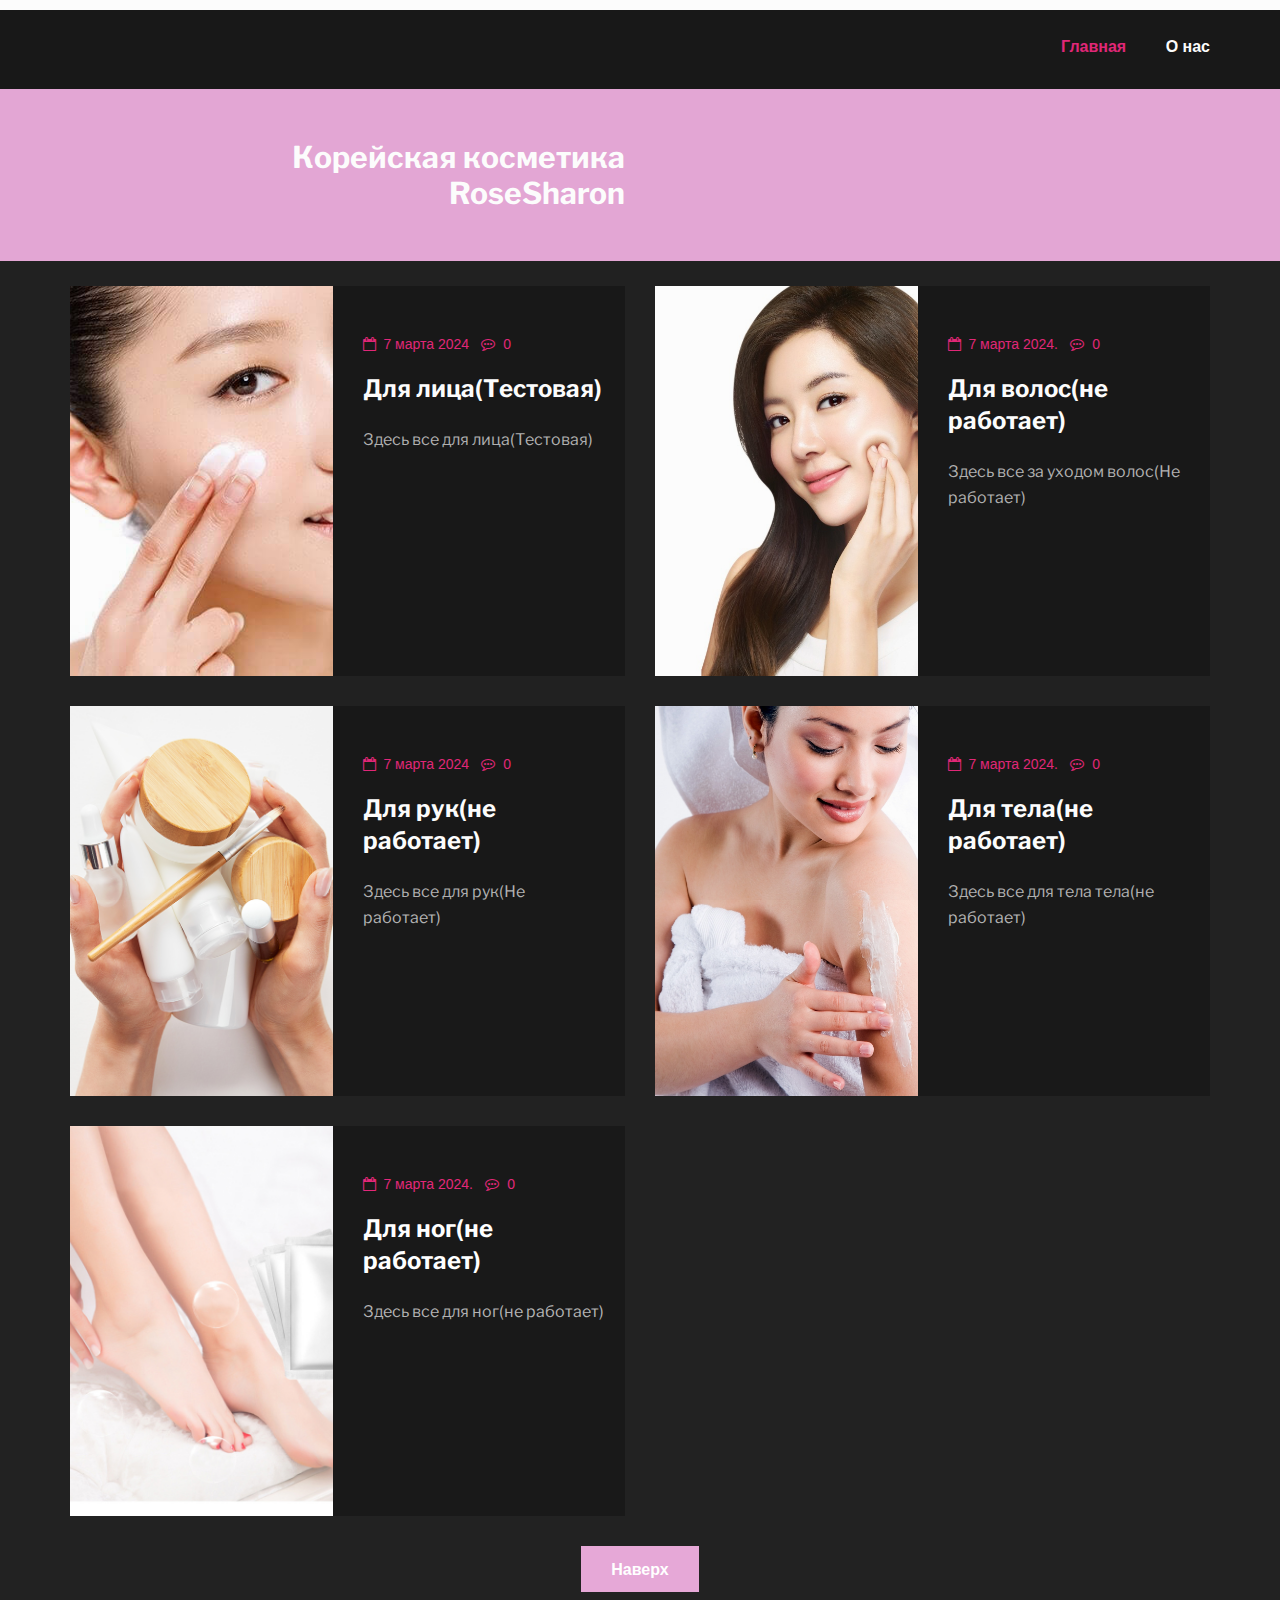
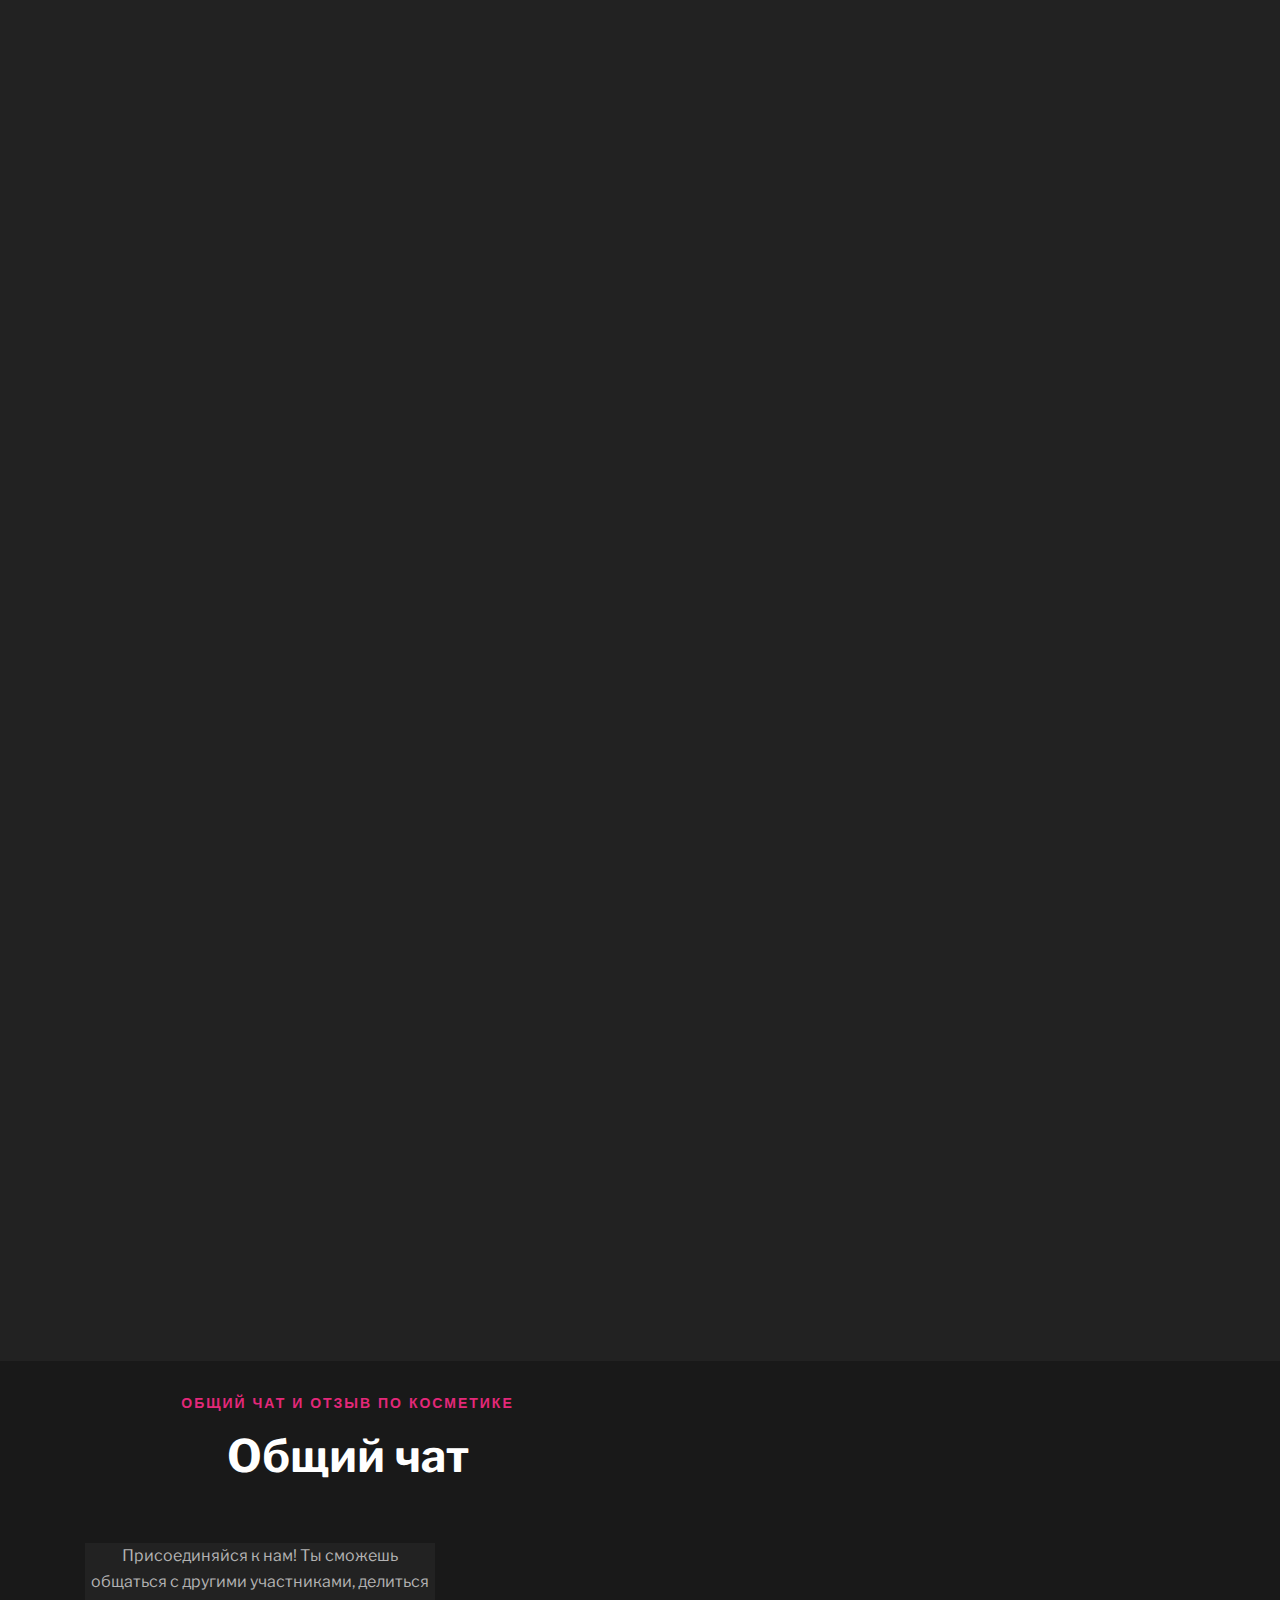
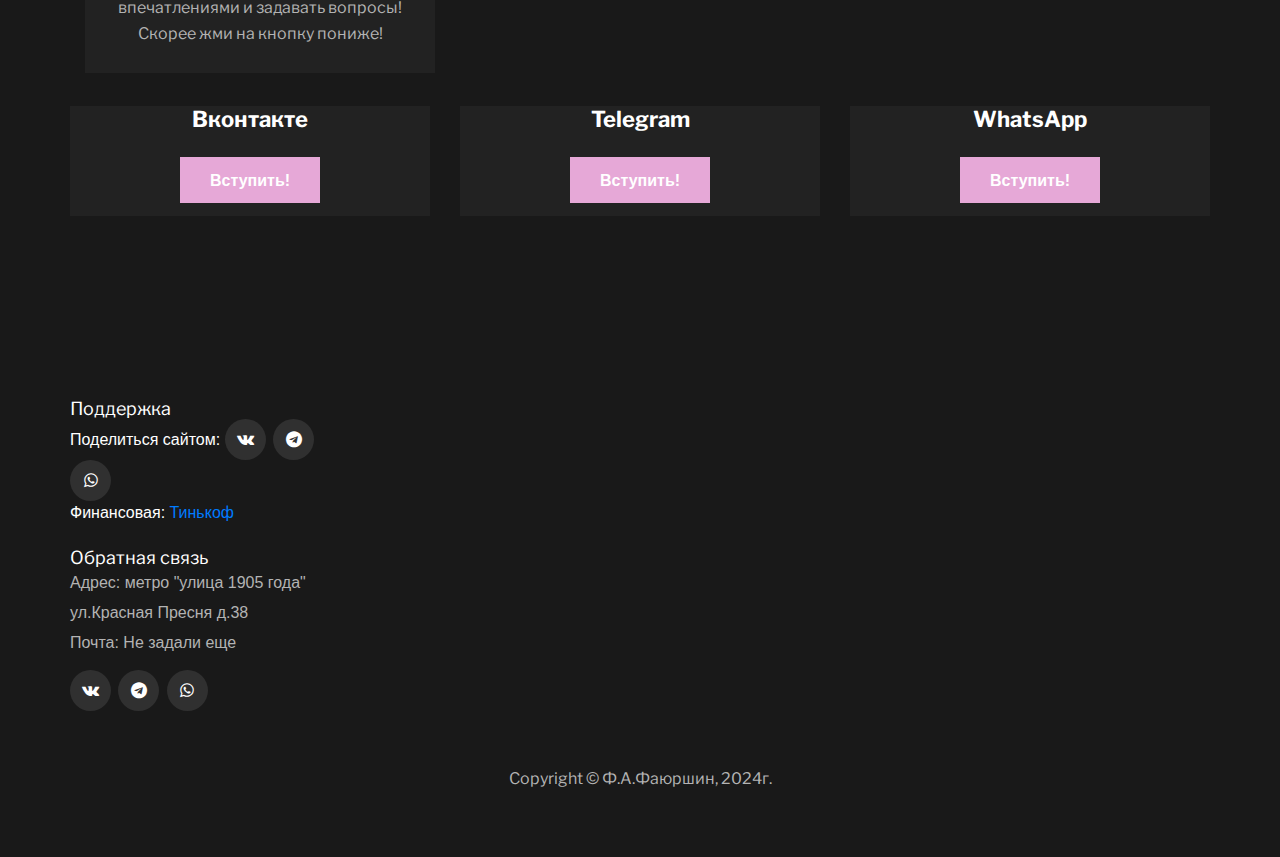
==== commit 38358303: "Add files via upload" ====
--- a/index.html
+++ b/index.html
@@ -99,7 +99,7 @@
                                         <li><i class="fa fa-calendar-o"></i> 7 марта 2024</li>
                                         <li><i class="fa fa-commenting-o"></i> 0</li>
                                     </ul>
-                                    <h4><a href="./litso.html">Для лица</a></h4>
+                                    <h4><a href="./litso.html">Для лица(Тестовая)</a></h4>
                                     <p>Здесь все для лица(Тестовая)</p>
                                 </div>
                             </div>
@@ -118,7 +118,7 @@
                                         <li><i class="fa fa-calendar-o"></i> 7 марта 2024.</li>
                                         <li><i class="fa fa-commenting-o"></i> 0</li>
                                     </ul>
-                                    <h4><a href="./#">Для волос</a></h4>
+                                    <h4><a href="./#">Для волос(не работает)</a></h4>
                                     <p>Здесь все за уходом волос(Не работает)</p>
                                 </div>
                             </div>
@@ -137,7 +137,7 @@
                                         <li><i class="fa fa-calendar-o"></i> 7 марта 2024</li>
                                         <li><i class="fa fa-commenting-o"></i> 0</li>
                                     </ul>
-                                    <h4><a href="./#">Для рук</a></h4>
+                                    <h4><a href="./#">Для рук(не работает)</a></h4>
                                     <p>Здесь все для рук(Не работает)</p>
                                 </div>
                             </div>
@@ -156,7 +156,7 @@
                                         <li><i class="fa fa-calendar-o"></i> 7 марта 2024.</li>
                                         <li><i class="fa fa-commenting-o"></i> 0</li>
                                     </ul>
-                                    <h4><a href="./#.html">Для тела</a></h4>
+                                    <h4><a href="./#.html">Для тела(не работает)</a></h4>
                                     <p>Здесь все для тела тела(не работает)</p>
                                 </div>
                             </div>
@@ -175,7 +175,7 @@
                                         <li><i class="fa fa-calendar-o"></i> 7 марта 2024.</li>
                                         <li><i class="fa fa-commenting-o"></i> 0</li>
                                     </ul>
-                                    <h4><a href="./#.html">Для ног</a></h4>
+                                    <h4><a href="./#.html">Для ног(не работает)</a></h4>
                                     <p>Здесь все для ног(не работает)</p>
                                 </div>
                             </div>
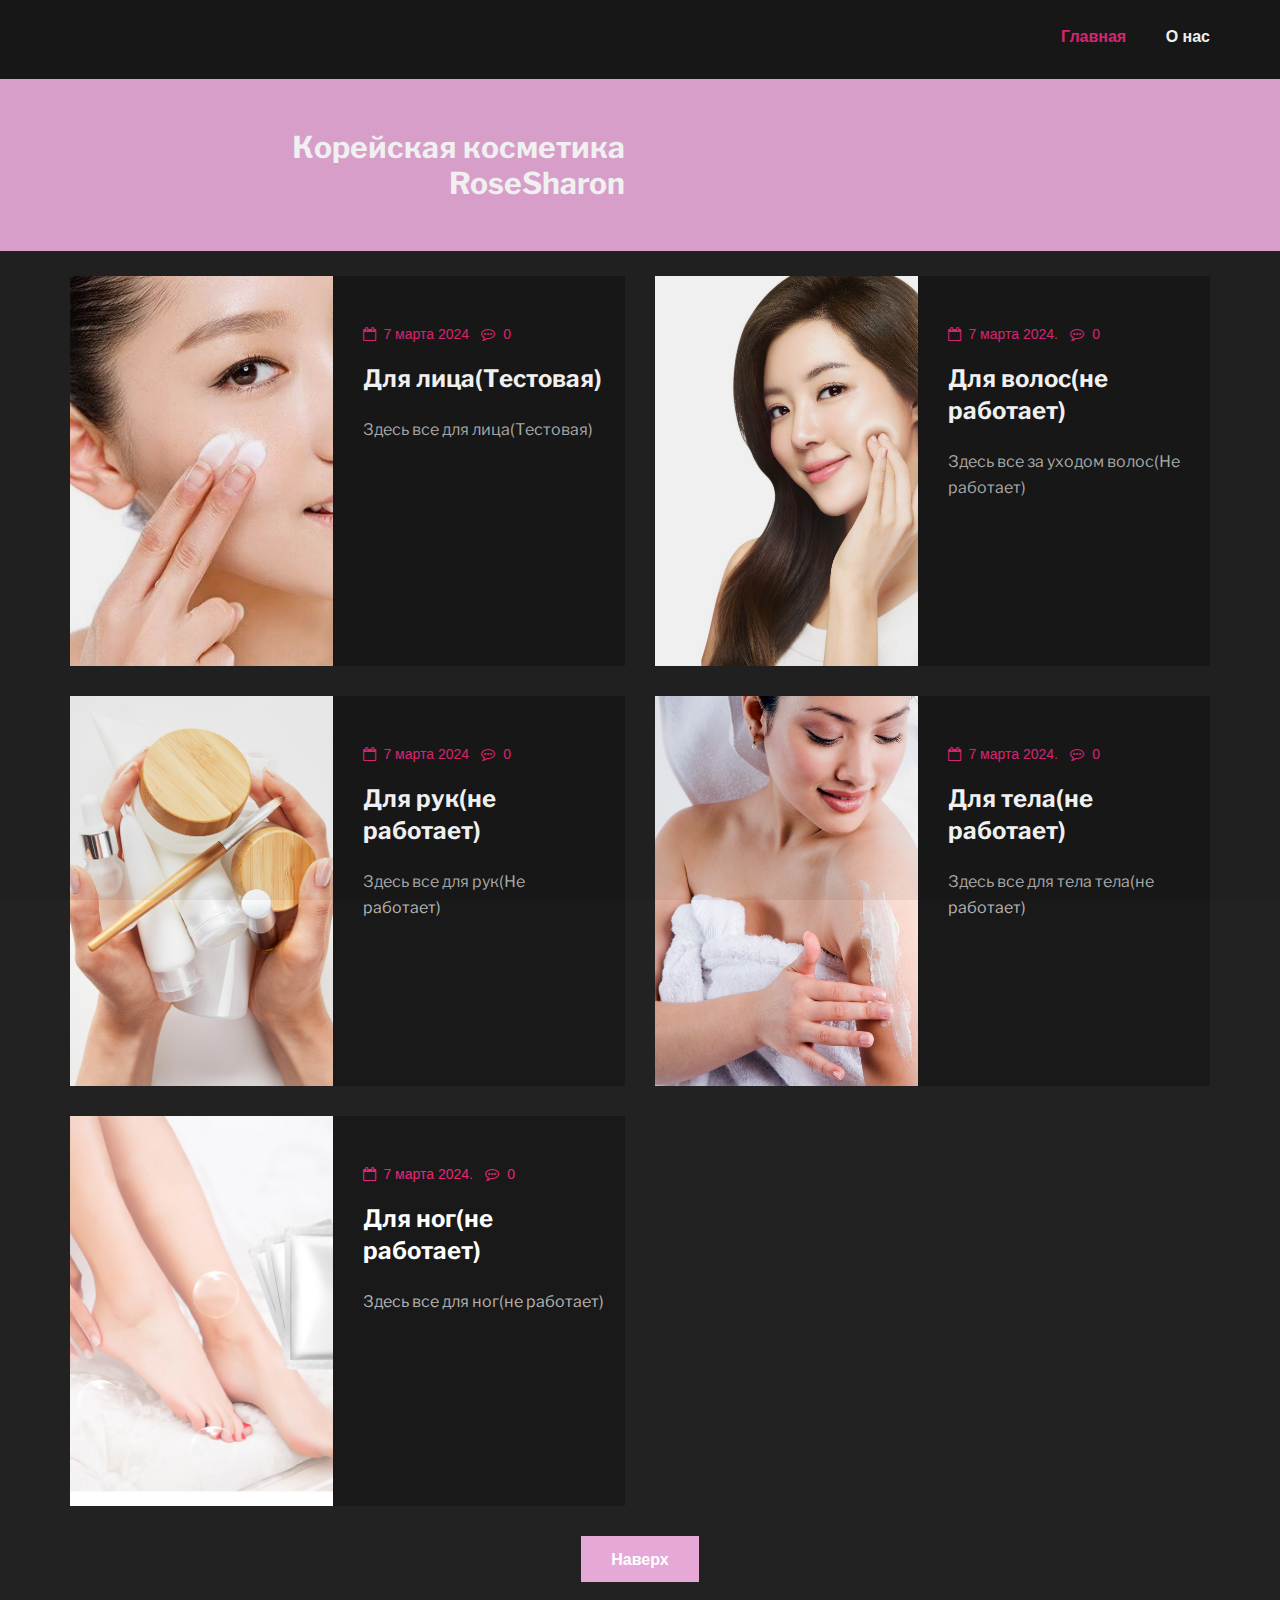
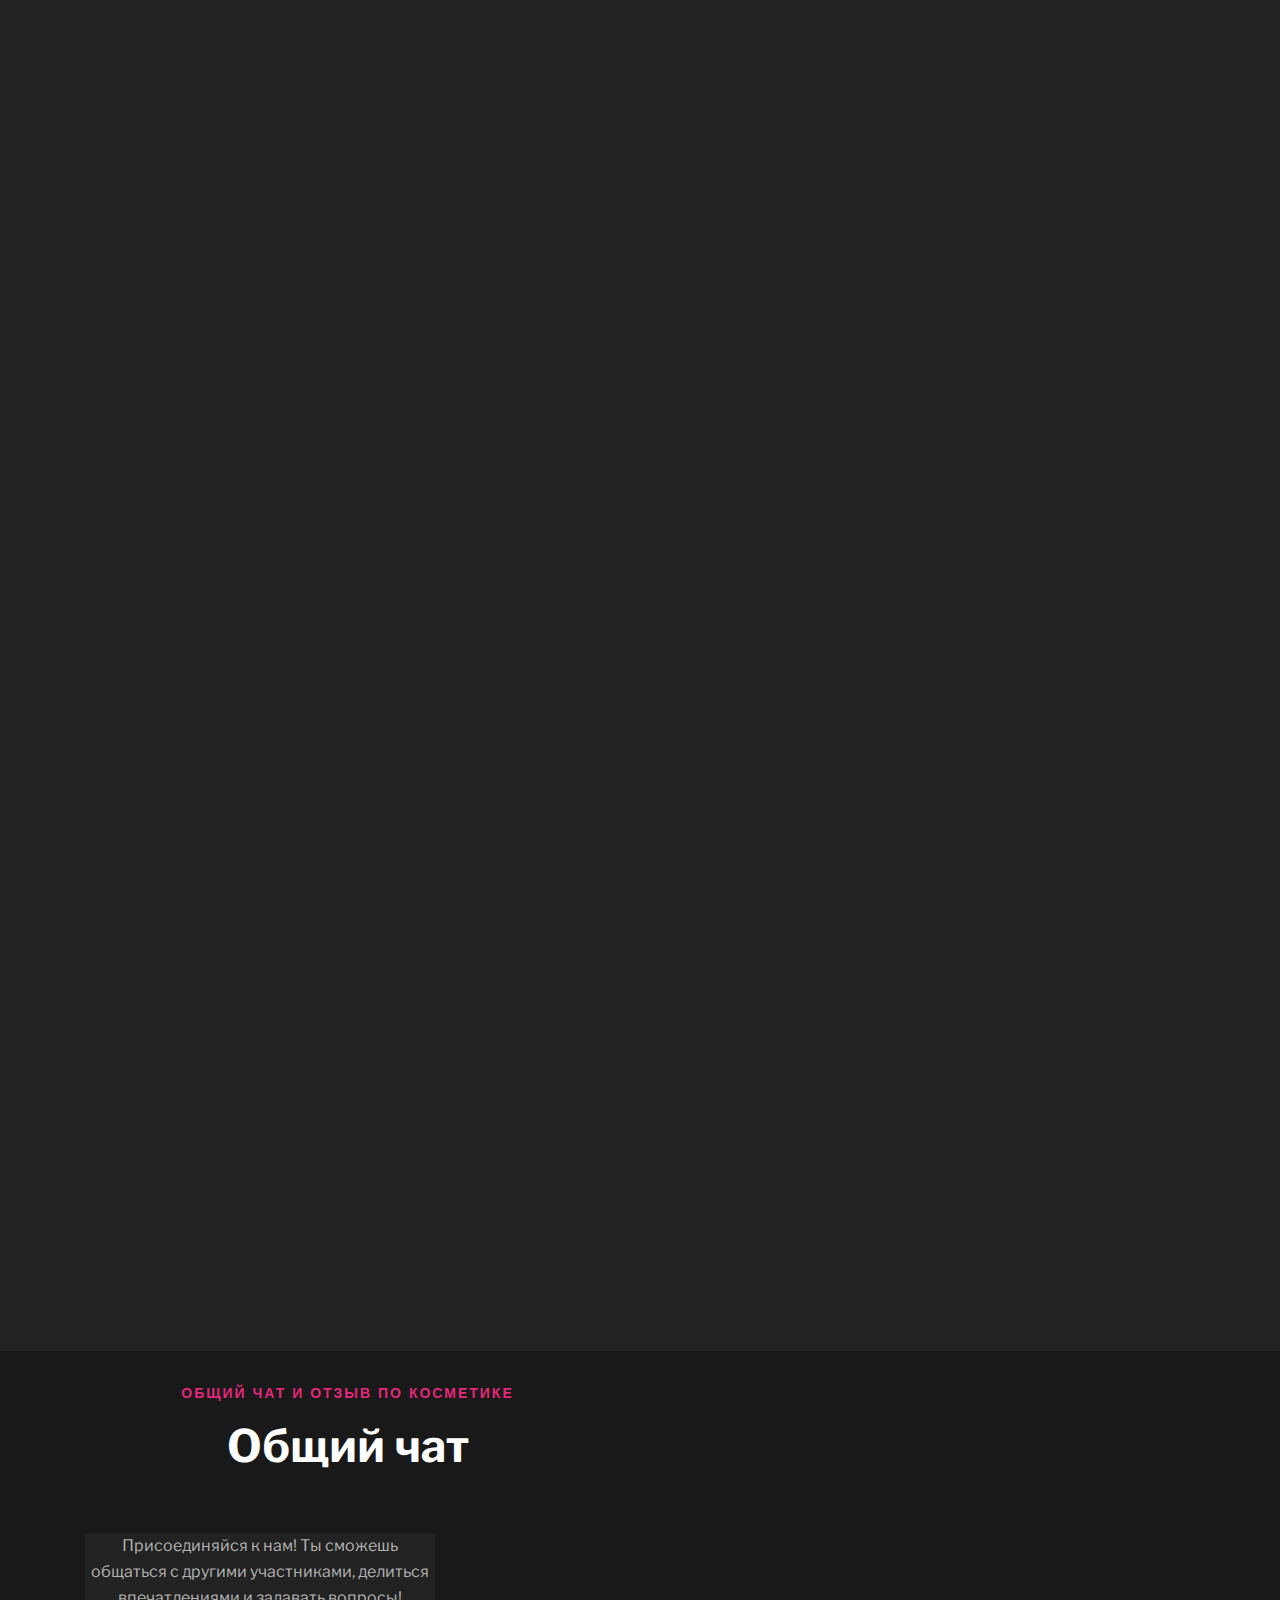
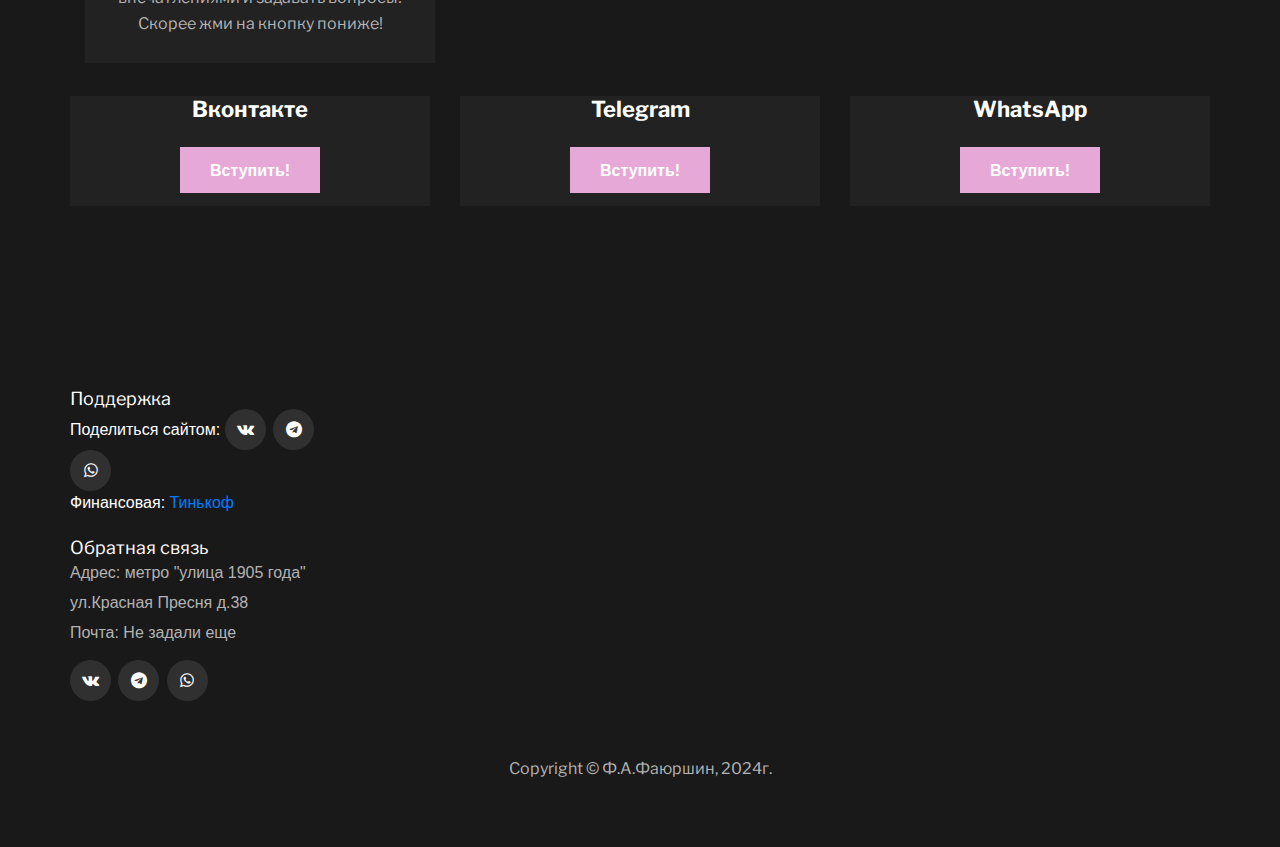
==== commit 35ec3585: "Add files via upload" ====
--- a/index.html
+++ b/index.html
@@ -29,20 +29,6 @@
     <div id="preloder">
         <div class="loader"></div>
     </div>
-    
-    <div class="container2">
-        <div class="sakura"><span></span><span></span><span></span><span></span>
-        <span></span><span></span><span></span><span></span><span></span>
-        <span></span><span></span><span></span><span></span><span></span>
-        <span></span><span></span><span></span><span></span><span></span>
-        <span></span><span></span><span></span><span></span><span></span>
-        <span></span><span></span><span></span><span></span><span></span>
-        <span></span><span></span><span></span><span></span><span></span>
-        <span></span><span></span><span></span><span></span><span></span>
-        <span></span><span></span><span></span><span></span><span></span>
-        <span></span><span></span><span></span><span></span><span></span>
-        </div>
-    </div>
 
     <!-- Header Section Begin -->
     <header class="header-section">
@@ -68,7 +54,19 @@
         </div>
     </header>
     <!-- Header End -->
-
+     <div class="container">
+        <div class="sakura"><span></span><span></span><span></span><span></span>
+        <span></span><span></span><span></span><span></span><span></span>
+        <span></span><span></span><span></span><span></span><span></span>
+        <span></span><span></span><span></span><span></span><span></span>
+        <span></span><span></span><span></span><span></span><span></span>
+        <span></span><span></span><span></span><span></span><span></span>
+        <span></span><span></span><span></span><span></span><span></span>
+        <span></span><span></span><span></span><span></span><span></span>
+        <span></span><span></span><span></span><span></span><span></span>
+        <span></span><span></span><span></span><span></span><span></span>
+        </div>
+    </div>
     <!-- Breadcrumb Section Begin -->
     <section class="breadcrumb-section">
         <div class="container">
--- a/css/style.css
+++ b/css/style.css
@@ -8,12 +8,12 @@
 }
  .filterDiv {
         float: left;
-        background-color: #d79;
+        background-color: #f79;
         color: #ffff;
-        width: 400px;
-       line-height: 200px;
+        max-width: 350px;
+        min-width: none;
         text-align: center;
-        margin: 10px;
+        margin: 5px;
         display: none;
       }
       
@@ -22,16 +22,18 @@
       }
       
       .container2 {
-        margin-top: 10px;
+        margin-top: 20px;
         overflow: hidden;
+        max-width: 1170px;
       }
 
       /* Стиль кнопок */
       .btn {
         border: none;
         outline: none;
-        padding: 12px 16px;
-       background-color: #d79;
+        margin: 3px;
+        padding: 10px 12px;
+       background-color: #f79;
        cursor: pointer;
       }
       
@@ -80,6 +82,11 @@
       height: auto;
       max-width: 100%;
     }
+    .catog{
+    	padding: 10px 0px;
+    	background: #191919
+    }
+
 
 h1,
 h2,
@@ -2058,6 +2065,7 @@
 	}
 }
 
+
 @media only screen and (min-width: 1200px) {
 	.container {
 		max-width: 1170px;
@@ -2133,6 +2141,10 @@
 	.header-section .container {
 		position: relative;
 	}
+	.header-section .filterDiv {
+		position: relative;
+	}
+
 	.slicknav_nav .slicknav_row,
 	.slicknav_nav a {
 		padding: 8px 30px;
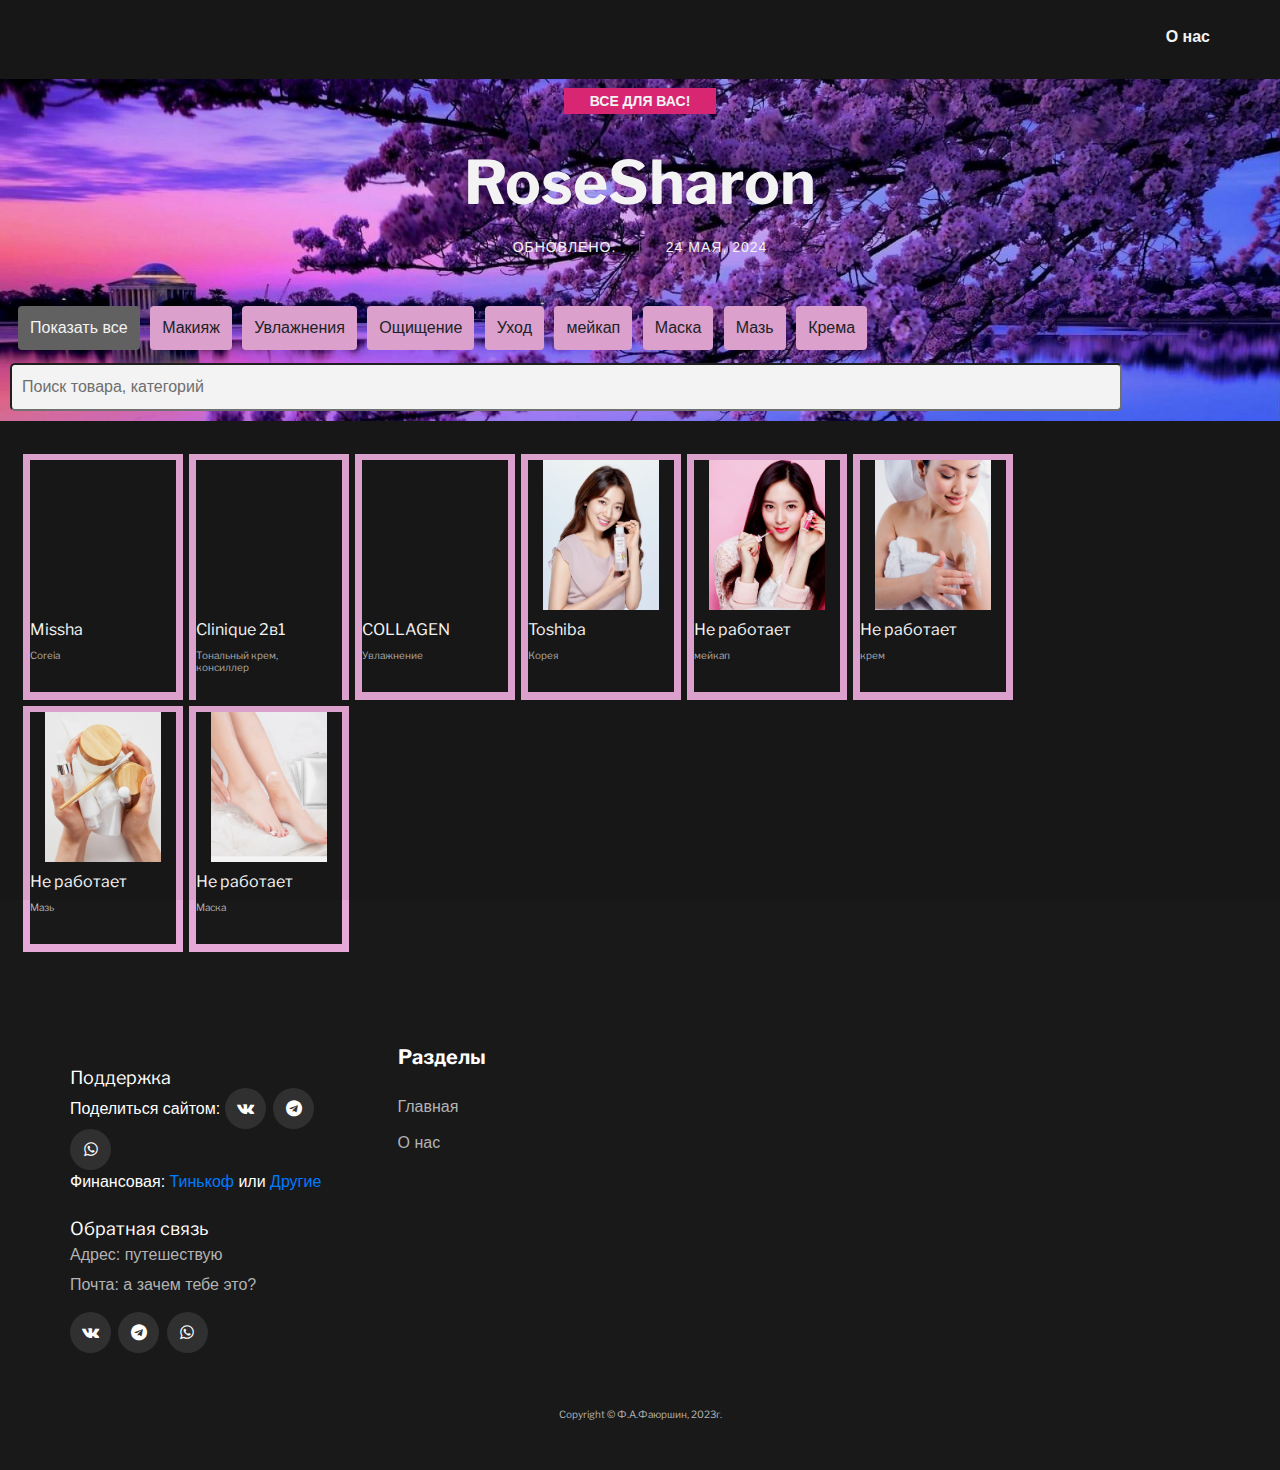
==== commit b158de49: "Add files via upload" ====
--- a/index.html
+++ b/index.html
@@ -1,15 +1,12 @@
 <!DOCTYPE html>
-<html lang="zxx">
-
 <head>
     <meta charset="UTF-8">
     <meta name="description" content="ShTyrM">
     <meta name="keywords" content="ShTyrM, unica, creative, html">
-    <meta name="viewport" content="width=device-width, initial-scale=1">
+    <meta name="viewport" content="width=device-width, initial-scale=1.0">
     <meta http-equiv="X-UA-Compatible" content="ie=edge">
-    <title>RoseSharon | Главная</title>
+    <title>RoseSharon | Косметика</title>
     <link rel="icon" type="image/x-icon" href="./img/favicon.ico">
-
     <!-- Google Font -->
     <link href="https://fonts.googleapis.com/css?family=Libre+Franklin:400,500,600,700,800,900&display=swap"
         rel="stylesheet">
@@ -21,7 +18,11 @@
     <link rel="stylesheet" href="css/magnific-popup.css" type="text/css">
     <link rel="stylesheet" href="css/slicknav.min.css" type="text/css">
     <link rel="stylesheet" href="css/style.css" type="text/css">
-    
+
+    <meta name="viewport" 
+          content="width=device-width, initial-scale=1.0">
+    <link rel="stylesheet" 
+          type="text/css" href="./style.css">
 </head>
 
 <body>
@@ -43,9 +44,8 @@
                 </div>
                 <div class="col-lg-10 col-md-10">
                     <div class="main-menu mobile-menu">
-                        <ul>
-                            <li class="active"><a href="./index.html">Главная</a></li> 
-                            <li><a href="#">О нас</a></li>
+                        <ul> 
+                            <li><a href="./about-us.html">О нас</a></li> 
                         </ul>
                     </div>
                 </div>
@@ -54,182 +54,277 @@
         </div>
     </header>
     <!-- Header End -->
-     <div class="container">
-        <div class="sakura"><span></span><span></span><span></span><span></span>
-        <span></span><span></span><span></span><span></span><span></span>
-        <span></span><span></span><span></span><span></span><span></span>
-        <span></span><span></span><span></span><span></span><span></span>
-        <span></span><span></span><span></span><span></span><span></span>
-        <span></span><span></span><span></span><span></span><span></span>
-        <span></span><span></span><span></span><span></span><span></span>
-        <span></span><span></span><span></span><span></span><span></span>
-        <span></span><span></span><span></span><span></span><span></span>
-        <span></span><span></span><span></span><span></span><span></span>
+      
+    <!-- Blog Details Hero  Section Begin -->
+    <section class="blog-hero-section set-bg spad" data-setbg="img/sak2.jpg">
+        <div class="container">
+            <div class="row justify-content-center">
+                <div class="col-lg-9 text-center">
+                    <div class="bh-text">
+                        <span>Все для вас!</span>
+                        <h2>RoseSharon</h2>
+                        <ul>
+                            <li>Обновлено:</li>
+                            <li>24 мая, 2024</li>
+                        </ul>
+                    </div>
+                </div>
+            </div>
         </div>
-    </div>
-    <!-- Breadcrumb Section Begin -->
-    <section class="breadcrumb-section">
-        <div class="container">
-            <div class="row">
-                <div class="col-lg-6">
-                    <div class="breadcrumb-text">
-                        <h3>Корейская косметика  </br> RoseSharon</h3>
-                    </div>
-                </div>
-            </div>
-        </div>
+        <br>
+        <div class="container2 col-lg-6"id="container2">
+        <button class="btn active container2" onclick="filterSelection('all')"> Показать все</button>
+        <button class="btn" onclick="filterSelection('cars')"> Макияж</button>
+        <button class="btn" onclick="filterSelection('ana')"> Увлажнения</button>
+        <button class="btn" onclick="filterSelection('fruits')"> Ощищение</button>
+        <button class="btn" onclick="filterSelection('yx')"> Уход</button>
+        <button class="btn" onclick="filterSelection('meik')"> мейкап</button>
+        <button class="btn" onclick="filterSelection('mask')"> Маска</button>
+        <button class="btn" onclick="filterSelection('maz')"> Мазь</button>
+        <button class="btn" onclick="filterSelection('crem')"> Крема</button>
+      </div>
+      <input id="searchbar" 
+               onkeyup="search_animal()" 
+               type="text" name="search" 
+               placeholder="Поиск товара, категорий">
     </section>
-    <!-- Breadcrumb Section End -->
-
-    <!-- Blog Section Begin -->
-    <div class="wrapper">
-        <div class="container">
-            <div class="row">
-                <div class="col-lg-6">
-                    <div class="blog-item">
-                        <div class="row">
-                            <div class="col-lg-6">
-                                <div class="bi-pic set-bg" data-setbg="img/11.jpeg"></div>
-                            </div>
-                            <div class="col-lg-6">
-                                <div class="bi-text">
-                                    <ul>
-                                        <li><i class="fa fa-calendar-o"></i> 7 марта 2024</li>
-                                        <li><i class="fa fa-commenting-o"></i> 0</li>
-                                    </ul>
-                                    <h4><a href="./litso.html">Для лица(Тестовая)</a></h4>
-                                    <p>Здесь все для лица(Тестовая)</p>
-                                </div>
-                            </div>
-                        </div>
-                    </div>
-                </div>
-                <div class="col-lg-6">
-                    <div class="blog-item">
-                        <div class="row">
-                            <div class="col-lg-6">
-                                <div class="bi-pic set-bg" data-setbg="img/22.jpg"></div>
-                            </div>
-                            <div class="col-lg-6">
-                                <div class="bi-text">
-                                    <ul>
-                                        <li><i class="fa fa-calendar-o"></i> 7 марта 2024.</li>
-                                        <li><i class="fa fa-commenting-o"></i> 0</li>
-                                    </ul>
-                                    <h4><a href="./#">Для волос(не работает)</a></h4>
-                                    <p>Здесь все за уходом волос(Не работает)</p>
-                                </div>
-                            </div>
-                        </div>
-                    </div>
-                </div>  
-                <div class="col-lg-6">
-                    <div class="blog-item">
-                        <div class="row">
-                            <div class="col-lg-6">
-                                <div class="bi-pic set-bg" data-setbg="img/13.jpg"></div>
-                            </div>
-                            <div class="col-lg-6">
-                                <div class="bi-text">
-                                    <ul>
-                                        <li><i class="fa fa-calendar-o"></i> 7 марта 2024</li>
-                                        <li><i class="fa fa-commenting-o"></i> 0</li>
-                                    </ul>
-                                    <h4><a href="./#">Для рук(не работает)</a></h4>
-                                    <p>Здесь все для рук(Не работает)</p>
-                                </div>
-                            </div>
-                        </div>
-                    </div>
-                </div>
-                <div class="col-lg-6">
-                    <div class="blog-item">
-                        <div class="row">
-                            <div class="col-lg-6">
-                                <div class="bi-pic set-bg" data-setbg="img/5.jpg"></div>
-                            </div>
-                            <div class="col-lg-6">
-                                <div class="bi-text">
-                                    <ul>
-                                        <li><i class="fa fa-calendar-o"></i> 7 марта 2024.</li>
-                                        <li><i class="fa fa-commenting-o"></i> 0</li>
-                                    </ul>
-                                    <h4><a href="./#.html">Для тела(не работает)</a></h4>
-                                    <p>Здесь все для тела тела(не работает)</p>
-                                </div>
-                            </div>
-                        </div>
-                    </div>
-                </div>
-                <div class="col-lg-6">
-                    <div class="blog-item">
-                        <div class="row">
-                            <div class="col-lg-6">
-                                <div class="bi-pic set-bg" data-setbg="img/6.jpg"></div>
-                            </div>
-                            <div class="col-lg-6">
-                                <div class="bi-text">
-                                    <ul>
-                                        <li><i class="fa fa-calendar-o"></i> 7 марта 2024.</li>
-                                        <li><i class="fa fa-commenting-o"></i> 0</li>
-                                    </ul>
-                                    <h4><a href="./#.html">Для ног(не работает)</a></h4>
-                                    <p>Здесь все для ног(не работает)</p>
-                                </div>
-                            </div>
-                        </div>
-                    </div>
-                </div>
-            </div>
-            <div class="row">
-                <div class="col-lg-12 text-center">
-                    <div class="blog-btn">
-                        <a href="#" class="primary-btn">Наверх</a>
-                    </div>
-                </div>
-            </div>
-        </div>
-    </div>
-
-    <section class="services-section spad">
-        <div class="container">
-            <div class="row">
-                <div class="col-lg-6">
-                    <div class="section-title">
-                        <span>Общий чат и отзыв по косметике</span>
-                        <h2>Общий чат</h2>
-                    </div>
-                </div>
-            </div>
-            <div class="col-lg-4 col-sm-6">
-                    <div class="service-item1">
-                         <p>Присоединяйся к нам! Ты сможешь общаться с другими участниками, делиться впечатлениями и задавать вопросы!</br> Cкорее жми на кнопку пониже!</p>
-                    </div>
-                </div>
-            <div class="row">
-                
-                <div class="col-lg-4 col-md-6">
-                    <div class="service-item"> 
-                        <h4>Вконтакте</h4>
-                         <a href="https://vk.com/club224998778" class="primary-btn">Вступить!</a>
-                    </div>
-                </div>
-                <div class="col-lg-4 col-md-6">
-                    <div class="service-item"> 
-                        <h4>Telegram</h4>
-                         <a href="https://t.me/rosesharon_cosmetic" class="primary-btn">Вступить!</a>
-                    </div>
-                </div>
-                <div class="col-lg-4 col-md-6">
-                    <div class="service-item"> 
-                        <h4>WhatsApp</h4>
-                         <a href="#" class="primary-btn">Вступить!</a>
-                    </div>
-                </div>
-            </div>
-        </div>
+
+    <script>
+      function search_animal() {
+      let input = document.getElementById('searchbar').value
+      input = input.toLowerCase();
+      let x = document.getElementsByClassName('animals');
+
+      for (i = 0; i < x.length; i++) {
+        if (!x[i].innerHTML.toLowerCase().includes(input)) {
+          x[i].style.display = "none";
+        }
+        else {
+            x[i].style.display = "list-item";
+          }
+        }
+      }
+    </script>
+
+    <section class="catog">
+      <div class="container22"> 
+          <div class="container2 col-lg-8">
+            <div class="filterDiv col-lg-12 ana">
+              <ul>
+                <li type="none">
+                  <div class="animals">
+                    <h6>ve</h6>
+                    <div class="blog-item">
+                      <div class="row1">
+                        <div class="col-lg-12">
+                          <div class="bi-pic set-bg" data-setbg="https://main-cdn.sbermegamarket.ru/big2/hlr-system/-12/722/822/263/291/724/100027555892b0.jpg"></div>
+                        </div>
+                       
+                          <div class="bi-text">
+                            <h4><a href="./mag.html">Missha</a></h4>
+                          <p class="sec">Coreia</p>
+                          </div>
+                      </div>
+                    </div>
+                  </div>
+                </li>
+              </ul>
+            </div>
+            <div class="filterDiv col-lg-12 cars">
+              <ul>
+                <li type="none">
+                  <div class="animals">
+                    <div class="blog-item">
+                      <div class="row1">
+                        <div class="col-lg-12">
+                          <div class="bi-pic set-bg" data-setbg="https://avatars.mds.yandex.net/get-mpic/5222613/2a0000018e482571f366e87c7d746d0b7db1/600x800"></div>
+                        </div>
+                        
+                          <div class="bi-text">
+                            <h4><a href="./mag.html">Clinique 2в1</a></h4>
+                            <p>Тональный крем, консиллер</p>
+                          </div>
+                       <h6>ve</h6>
+                      </div>
+                    </div>
+                  </div>
+                </li>
+              </ul>
+            </div>
+            <div class="filterDiv col-lg-12 yx">
+              <ul>
+                <li type="none">
+                  <div class="animals">
+                    <div class="blog-item">
+                      <div class="row1">
+                        <div class="col-lg-12">
+                          <div class="bi-pic set-bg" data-setbg="https://avatars.mds.yandex.net/get-goods_pic/11462096/hat18d72c039c1a5d427539e53d1d287399/orig"></div>
+                        </div>
+          
+                         <div class="bi-text">
+                             <h4><a href="./mag.html">COLLAGEN</a></h4>
+                            <p> Увлажнение</p>
+                          
+                        </div>
+                      </div>
+                    </div>
+                  </div>
+                </li>
+              </ul>
+            </div>
+            <div class="filterDiv col-lg-6 fruits colors">
+              <ul>
+                <li type="none">
+                  <div class="animals">
+                    <div class="blog-item">
+                      <div class="row1">
+                        <div class="col-lg-12">
+                          <div class="bi-pic set-bg" data-setbg="img/333.jpeg"></div>
+                        </div>
+                        
+                          <div class="bi-text">
+                              <h4><a href="./#">Toshiba</a></h4>
+                            <p>Корея</p>
+                          </div>
+                        
+                      </div>
+                    </div>
+                  </div>
+                </li>
+              </ul>
+            </div>
+            <div class="filterDiv col-lg-6 meik">
+              <ul>
+                <li type="none">
+                  <div class="animals">
+                    <div class="blog-item">
+                      <div class="row1">
+                        <div class="col-lg-12">
+                          <div class="bi-pic set-bg" data-setbg="img/234.png"></div>
+                        </div>
+                        
+                         <div class="bi-text">
+                              <h4><a href="./#">Не работает</a></h4>
+                           <p>мейкап</p>
+                         </div>
+                       
+                     </div>
+                   </div>
+                  </div>
+                </li>
+              </ul>
+            </div>
+            <div class="filterDiv col-lg-6 crem">
+              <ul>
+                <li type="none">
+                  <div class="animals">
+                    <div class="blog-item">
+                      <div class="row1">
+                       <div class="col-lg-12">
+                         <div class="bi-pic set-bg" data-setbg="img/5.jpg"></div>
+                        </div>
+                        
+                          <div class="bi-text">
+                              <h4><a href="./#">Не работает</a></h4>
+                            <p>крем</p>
+                          </div>
+                        
+                      </div>
+                    </div>
+                  </div>
+                </li>
+              </ul>
+            </div>
+            <div class="filterDiv col-lg-6 maz">
+              <ul>
+                <li type="none">
+                  <div class="animals">
+                    <div class="blog-item">
+                      <div class="row1">
+                      <div class="col-lg-12">
+                          <div class="bi-pic set-bg" data-setbg="img/13.jpg"></div>
+                        </div>
+                        
+                          <div class="bi-text">
+                              <h4><a href="./#">Не работает</a></h4>
+                           <p>Мазь</p>
+                          </div>
+                        
+                      </div>
+                    </div>
+                  </div>
+                </li>
+              </ul>
+            </div>
+            <div class="filterDiv col-lg-6 mask">
+              <ul>
+                <li type="none">
+                  <div class="animals">
+                    <div class="blog-item">
+                      <div class="row1">
+                       <div class="col-lg-12">
+                         <div class="bi-pic set-bg" data-setbg="img/6.jpg"></div>
+                        </div>
+                        
+                          <div class="bi-text">
+                              <h4><a href="./#">Не работает</a></h4>
+                            <p>Маска</p>
+                          </div>
+                        
+                      </div>
+                    </div>
+                  </div>
+                </li>
+              </ul>
+            </div>
+          </div>
+      </div>
     </section>
-    <!-- Blog Section End -->
+    <script> 
+      filterSelection("all")
+      function filterSelection(c) {
+        var x, i;
+        x = document.getElementsByClassName("filterDiv");
+        if (c == "all") c = "";
+        for (i = 0; i < x.length; i++) {
+          w3RemoveClass(x[i], "show");
+          if (x[i].className.indexOf(c) > -1) w3AddClass(x[i], "show");
+        }
+      }
+
+      function w3AddClass(element, name) {
+        var i, arr1, arr2;
+        arr1 = element.className.split(" ");
+        arr2 = name.split(" ");
+        for (i = 0; i < arr2.length; i++) {
+          if (arr1.indexOf(arr2[i]) == -1) {element.className += " " + arr2[i];}
+        }
+      }
+
+      function w3RemoveClass(element, name) {
+        var i, arr1, arr2;
+        arr1 = element.className.split(" ");
+        arr2 = name.split(" ");
+        for (i = 0; i < arr2.length; i++) {
+          while (arr1.indexOf(arr2[i]) > -1) {
+            arr1.splice(arr1.indexOf(arr2[i]), 1);     
+          }
+        }
+        element.className = arr1.join(" ");
+      }
+
+      // Добавьте активный класс к текущей кнопке (выделите его)
+      var btnContainer = document.getElementById("container2");
+      var btns = btnContainer.getElementsByClassName("btn");
+      for (var i = 0; i < btns.length; i++) {
+        btns[i].addEventListener("click", function(){
+          var current = document.getElementsByClassName("active");
+          current[0].className = current[0].className.replace(" active", "");
+          this.className += " active";
+        });
+      }
+    </script> 
+</script>
 
     <!-- Footer Section Begin -->
     <section class="footer-section">
@@ -241,34 +336,39 @@
                         <div class="fo-social"> 
                             <div class="social-share">
                                 <span style="color:white;">Поделиться сайтом:</span>
-                                <a href="#"><i class="fa fa-vk"></i></a>
-                                <a href="#"><i class="fa fa-telegram"></i></a>
-                                <a href="#"><i class="fa fa-whatsapp"></i></a>
+                                <a href="https://vk.com/share.php?url=https://shtyrm.github.io/"><i class="fa fa-vk"></i></a>
+                                <a href="https://www.facebook.com/sharer/sharer.php?u=https://shtyrm.github.io/"><i class="fa fa-telegram"></i></a>
+                                <a href="whatsapp://send?text=https://shtyrm.github.io/"><i class="fa fa-whatsapp"></i></a>
                             </div>
                         </div>
-                        <span style="color:white;">Финансовая:<a href="https://www.tinkoff.ru/rm/fayurshin.alfred1/jEk7n77481/"> Тинькоф</a></span>
+                        <span style="color:white;">Финансовая:<a href="https://www.tinkoff.ru/rm/fayurshin.alfred1/jEk7n77481/"> Тинькоф</a> или <a href="https://www.donationalerts.com/r/ShTyrM">Другие</a></br></span>
                         </br>
-                        <h5 style="color:white;"></br>Обратная связь</h5>  
+                        <h5 style="color:white;">Обратная связь</h5> 
                         <ul>
-                            <li>Адрес: метро "улица 1905 года" ул.Красная Пресня д.38</li>
-                            
-                            <li>Почта: Не задали еще</li>
+                            <li>Адрес: путешествую</li>
+                            <li>Почта: а зачем тебе это?</li>
                         </ul>
                         <div class="fo-social">
-                            <a href="#"><i class="fa fa-vk"></i></a>
-                            <a href="#"><i class="fa fa-telegram"></i></a>
-                            <a href="#"><i class="fa fa-whatsapp"></i></a> 
+                            <a href="https://vk.com/id279250362"><i class="fa fa-vk"></i></a>
+                            <a href="https://t.me/phShTyrM"><i class="fa fa-telegram"></i></a>
+                            <a href="https://wa.me/79656515699"><i class="fa fa-whatsapp"></i></a>
                         </div>
                     </div>
                 </div>
-            </div>
-            <div class="copyright-text"><p><!-- Link back to Colorlib can't be removed. Template is licensed under CC BY 3.0. -->
-  Copyright © Ф.А.Фаюршин, 2024г.</p></div>
-  <!-- Link back to Colorlib can't be removed. Template is licensed under CC BY 3.0. --></p></div>
+                <div class="col-lg-3 col-md-6">
+                    <div class="footer-widget fw-links">
+                        <h5>Разделы</h5>
+                        <ul>
+                            <li><a href="index.html">Главная</a></li>
+                            <li><a href="about-us.html">О нас</a></li>
+                        </ul>
+                    </div>
+                </div> 
+            </div>
+            <div class="copyright-text"><p>Copyright © Ф.А.Фаюршин, 2023г.</p></div>
         </div>
     </section>
     <!-- Footer Section End -->
-
     <!-- Js Plugins -->
     <script src="js/jquery-3.3.1.min.js"></script>
     <script src="js/bootstrap.min.js"></script>
--- a/css/style.css
+++ b/css/style.css
@@ -5,15 +5,73 @@
 	font-family: "Libre Franklin", sans-serif;
 	-webkit-font-smoothing: antialiased;
 	font-smoothing: antialiased;
-}
+	}
+/*поисковик*/
+.container22 {
+    display: flex;
+    flex-direction: column;
+    align-items: left;
+    margin: 5px;
+}
+.blog-item .bi-text {
+	padding-top: 12px;
+	padding-right: 45%;
+	padding-bottom: 50%;
+}
+.blog-item {
+	background: #191919;
+	max-width: 160px;
+	margin: 0,1%;
+  height: 200px;
+	border-bottom: 20px;
+}
+.blog-item .bi-pic {
+	height: 150px;
+	width: 100%;
+
+}
+.row1 { 
+	max-height: 80%;
+	margin-top: 14px;
+	border-bottom: 20px;
+}
+ .animals{
+ 	padding: 2px;
+ 	max-height: 250px;
+ 	width: 150px;
+ 	margin: -10px;
+ 	margin-bottom: 6px;
+ }
+
+ 	#searchbar {
+    margin: 10px;
+    padding: 10px;
+    border-radius: 5px;
+    width: 85%;
+    box-sizing: content-box
+} 
+
+@keyframes fadeIn {
+    from {
+      opacity: 0;
+       transform: translateY(-10px);
+    }
+
+    to {
+        opacity: 1;
+        transform: translateY(0);
+    }
+}
+ 
  .filterDiv {
         float: left;
-        background-color: #f79;
+        background-color: #E6A8D7;
         color: #ffff;
-        max-width: 350px;
-        min-width: none;
-        text-align: center;
-        margin: 5px;
+        max-width: 160px;
+        margin: 3px;
+        margin-top: 3px;
+        margin-right: 3px;
+        margin-left: 3px;
         display: none;
       }
       
@@ -33,7 +91,7 @@
         outline: none;
         margin: 3px;
         padding: 10px 12px;
-       background-color: #f79;
+       background-color: #E6A8D7;
        cursor: pointer;
       }
       
@@ -83,7 +141,7 @@
       max-width: 100%;
     }
     .catog{
-    	padding: 10px 0px;
+    	padding: 5px 0px;
     	background: #191919
     }
 
@@ -113,7 +171,8 @@
 }
 
 h4 {
-	font-size: 24px;
+	font-size: 16px;
+	margin: 0px;
 }
 
 h5 {
@@ -121,16 +180,20 @@
 }
 
 h6 {
-	font-size: 16px;
+	font-size: 12px;
+	color: #b3b3b3;
+	display: none;
+	
 }
 
 p {
-	font-size: 16px;
+	font-size: 10px;
 	font-family: "Libre Franklin", sans-serif;
 	color: #b3b3b3;
 	font-weight: 400;
-	line-height: 26px;
-	margin: 0 0 15px 0;
+	line-height: 12px;
+	margin: 0 0 0px 0;
+	
 }
 
 img {
@@ -223,7 +286,7 @@
 
 .site-btn {
 	font-size: 16px;
-	color: #ffffff;
+	color: #ffff;
 	font-weight: 700;
 	padding: 10px 34px;
 	display: inline-block;
@@ -293,351 +356,8 @@
 		border: 4px solid #f44336;
 		border-left-color: transparent;
 	}
-}
-
-
-
-	.sakura {
-		position: flex;
-		width: 100%;
-		height: 100%;
-	}
-
-	.sakura span {
-		position: absolute;
-		top: -10%;
-		left: 0;
-		width: 0.5vw;
-		height: 0.7vw;
-		border-radius: 5% 80% 10% 80%;
-		background-color: #ffb6c1;
-	}
-
-	/* add animation */
-	.sakura span:nth-child(2n+1) {
-		animation: sakura-anim-1 10s 0s linear infinite;
-	}
-
-	.sakura span:nth-child(2n+2) {
-		animation: sakura-anim-2 25s 0s linear infinite;
-	}
-
-	/* side position */
-	.sakura span:nth-child(1) {
-		left: 0%;
-	}
-
-	.sakura span:nth-child(2) {
-		left: 2%;
-	}
-
-	.sakura span:nth-child(3) {
-		left: 4%;
-	}
-
-	.sakura span:nth-child(4) {
-		left: 6%;
-	}
-
-	.sakura span:nth-child(5) {
-		left: 8%;
-	}
-
-	.sakura span:nth-child(6) {
-		left: 10%;
-	}
-
-	.sakura span:nth-child(7) {
-		left: 12%;
-	}
-
-	.sakura span:nth-child(8) {
-		left: 14%;
-	}
-
-	.sakura span:nth-child(9) {
-		left: 16%;
-	}
-
-	.sakura span:nth-child(10) {
-		left: 18%;
-	}
-
-	.sakura span:nth-child(11) {
-		left: 20%;
-	}
-
-	.sakura span:nth-child(12) {
-		left: 22%;
-	}
-
-	.sakura span:nth-child(13) {
-		left: 24%;
-	}
-
-	.sakura span:nth-child(14) {
-		left: 26%;
-	}
-
-	.sakura span:nth-child(15) {
-		left: 28%;
-	}
-
-	.sakura span:nth-child(16) {
-		left: 30%;
-	}
-
-	.sakura span:nth-child(17) {
-		left: 32%;
-	}
-
-	.sakura span:nth-child(18) {
-		left: 34%;
-	}
-
-	.sakura span:nth-child(19) {
-		left: 36%;
-	}
-
-	.sakura span:nth-child(20) {
-		left: 38%;
-	}
-
-	.sakura span:nth-child(21) {
-		left: 40%;
-	}
-
-	.sakura span:nth-child(22) {
-		left: 42%;
-	}
-
-	.sakura span:nth-child(23) {
-		left: 44%;
-	}
-
-	.sakura span:nth-child(24) {
-		left: 46%;
-	}
-
-	.sakura span:nth-child(25) {
-		left: 48%;
-	}
-
-	.sakura span:nth-child(26) {
-		left: 50%;
-	}
-
-	.sakura span:nth-child(27) {
-		left: 52%;
-	}
-
-	.sakura span:nth-child(28) {
-		left: 54%;
-	}
-
-	.sakura span:nth-child(29) {
-		left: 56%;
-	}
-
-	.sakura span:nth-child(30) {
-		left: 58%;
-	}
-
-	.sakura span:nth-child(31) {
-		left: 60%;
-	}
-
-	.sakura span:nth-child(32) {
-		left: 62%;
-	}
-
-	.sakura span:nth-child(33) {
-		left: 64%;
-	}
-
-	.sakura span:nth-child(34) {
-		left: 66%;
-	}
-
-	.sakura span:nth-child(35) {
-		left: 68%;
-	}
-
-	.sakura span:nth-child(36) {
-		left: 70%;
-	}
-
-	.sakura span:nth-child(37) {
-		left: 72%;
-	}
-
-	.sakura span:nth-child(38) {
-		left: 74%;
-	}
-
-	.sakura span:nth-child(39) {
-		left: 76%;
-	}
-
-	.sakura span:nth-child(40) {
-		left: 78%;
-	}
-
-	.sakura span:nth-child(41) {
-		left: 80%;
-	}
-
-	.sakura span:nth-child(42) {
-		left: 82%;
-	}
-
-	.sakura span:nth-child(43) {
-		left: 84%;
-	}
-
-	.sakura span:nth-child(44) {
-		left: 86%;
-	}
-
-	.sakura span:nth-child(45) {
-		left: 88%;
-	}
-
-	.sakura span:nth-child(46) {
-		left: 90%;
-	}
-
-	.sakura span:nth-child(47) {
-		left: 92%;
-	}
-
-	.sakura span:nth-child(48) {
-		left: 94%;
-	}
-
-	.sakura span:nth-child(49) {
-		left: 96%;
-	}
-
-	.sakura span:nth-child(50) {
-		left: 98%;
-	}
-
-	/* size */
-	.sakura span:nth-child(3n+1) {
-		width: 3vw;
-		height: 1.5vw;
-	}
-
-	.sakura span:nth-child(3n+2) {
-		width: 1.6vw;
-		height: 0.8vw;
-	}
-
-	.sakura span:nth-child(3n+3) {
-		width: 1.2vw;
-		height: 0.6vw;
-	}
-
-	/* animation-duration */
-	.sakura span:nth-child(4n+1) {
-		animation-duration: 9s;
-	}
-
-	.sakura span:nth-child(4n+2) {
-		animation-duration: 12s;
-	}
-
-	.sakura span:nth-child(4n+3) {
-		animation-duration: 6s;
-	}
-
-	.sakura span:nth-child(4n+4) {
-		animation-duration: 10s;
-	}
-
-
-	/* animation-delay */
-	.sakura span:nth-child(11n+1) {
-		animation-delay: 0s;
-	}
-
-	.sakura span:nth-child(11n+2) {
-		animation-delay: 8s;
-	}
-
-	.sakura span:nth-child(11n+3) {
-		animation-delay: 2s;
-	}
-
-	.sakura span:nth-child(11n+4) {
-		animation-delay: 5s;
-	}
-
-	.sakura span:nth-child(11n+5) {
-		animation-delay: 6s;
-	}
-
-	.sakura span:nth-child(11n+6) {
-		animation-delay: 7s;
-	}
-
-	.sakura span:nth-child(11n+7) {
-		animation-delay: 3s;
-	}
-
-	.sakura span:nth-child(11n+8) {
-		animation-delay: 1s;
-	}
-
-	.sakura span:nth-child(11n+9) {
-		animation-delay: 2s;
-	}
-
-	.sakura span:nth-child(11n+10) {
-		animation-delay: 11s;
-	}
-
-	.sakura span:nth-child(11n+11) {
-		animation-delay: 10s;
-	}
-
-	/* animation */
-	@keyframes sakura-anim-1 {
-		0% {
-			top: -10%;
-			transform: translateX(0) rotateX(0) rotateY(0);
-		}
-
-		100% {
-			top: 100%;
-			transform: translateX(0vw) rotateX(180deg) rotateY(360deg);
-		}
-	}
-
-	@keyframes sakura-anim-2 {
-		0% {
-			top: -10%;
-			transform: translateX(0);
-		}
-
-		100% {
-			top: 100%;
-			transform: translateX(-15vw) rotateX(180deg) rotateY(360deg);
-		}
-	}
-
-.wrapper {
-	padding: 25px;
-	min-height: 300vh;
-	width: 100%;
-	height: 100%px;
-	background-color: #222;
-	background-image: url(https://i.pinimg.com/originals/e1/57/fe/e157fef9fb144101eb9bc98c8ebf3d26.jpg);
-	background-size: cover;
-	background-repeat: repeat;
-
-}
+} 
+
 /*---------------------
   Header
 -----------------------*/
@@ -647,7 +367,7 @@
 }
 
 .logo {
-	padding: 24px 0 30px;
+	padding: 10px 0 20px;
 }
 
 .logo a {
@@ -1445,11 +1165,7 @@
 	border: 2px solid #e32879;
 }
 
-.blog-item {
-	background: #191919;
-	margin-bottom: 30px;
-	height: 390px;
-}
+
 
 .blog-item.solid-bg {
 	background: #e32879;
@@ -1465,12 +1181,12 @@
 }
 
 .blog-item.solid-bg .bi-text h4 {
-	margin-bottom: 12px;
+	margin-bottom: 1px;
 }
 
 .blog-item.solid-bg .bi-text p {
 	color: #ffffff;
-	margin-bottom: 20px;
+	margin-bottom: 10px;
 }
 
 .blog-item.solid-bg .bi-text .bt-author .ba-text h5 {
@@ -1481,15 +1197,6 @@
 	color: #ffffff;
 }
 
-.blog-item .bi-pic {
-	height: 390px;
-}
-
-.blog-item .bi-text {
-	padding-top: 46px;
-	padding-right: 20px;
-	padding-bottom: 38px;
-}
 
 .blog-item .bi-text ul {
 	margin-bottom: 17px;
@@ -1508,17 +1215,17 @@
 }
 
 .blog-item .bi-text h4 {
-	margin-bottom: 22px;
+	margin-bottom: 10px;
 }
 
 .blog-item .bi-text h4 a {
 	color: #ffffff;
-	font-weight: 700;
-	line-height: 32px;
+	font-weight: 00;
+	text-align: center
 }
 
 .blog-item .bi-text p {
-	margin-bottom: 42px;
+	margin-bottom: 21px;
 }
 
 .blog-item .bi-text .bt-author .ba-pic {
@@ -1555,8 +1262,8 @@
 -----------------------*/
 
 .blog-hero-section {
-	padding-top: 130px;
-	padding-bottom: 120px;
+	padding-top: 10px;
+	padding-bottom: 0px;
 }
 
 .blog-hero-section .bh-text span {
@@ -2064,14 +1771,22 @@
 		max-width: 1570px;
 	}
 }
-
+.blog-item {
+		height: auto;
+	}
 
 @media only screen and (min-width: 1200px) {
 	.container {
 		max-width: 1170px;
 	}
 }
-
+.blog-item {
+		height: auto;
+	}
+	.blog-item .bi-text {
+		padding-top: 10px;
+		padding-right: 10px;
+		padding-bottom: 10px;
 /* Medium Device: 1200px */
 
 @media only screen and (min-width: 992px) and (max-width: 1199px) {
@@ -2079,15 +1794,18 @@
 		padding: 30px 20px 60px 20px;
 	}
 	.blog-item .bi-text {
-		padding-top: 20px;
+		padding-top: 10px;
 		padding-right: 10px;
-		padding-bottom: 30px;
+		padding-bottom: 10px;
 	}
 	.as-text .about-counter .ac-item {
 		margin-right: 12px;
 	}
 	.as-text .about-counter .ac-item:after {
 		right: -7px;
+	}
+	.blog-item {
+		height: auto;
 	}
 }
 
@@ -2099,7 +1817,9 @@
 		height: auto;
 	}
 	.blog-item .bi-text {
-		padding-left: 30px;
+		padding-top: 10px;
+		padding-right: 10px;
+		padding-bottom: 10px;
 	}
 	.footer-widget.fw-links {
 		padding-left: 0;
@@ -2125,7 +1845,7 @@
 		background-color: #E6A8D7;
 		position: absolute;
 		right: 15px;
-		top: 20px;
+		top: 10px;
 		display: inline-block;
 		float: none;
 	}
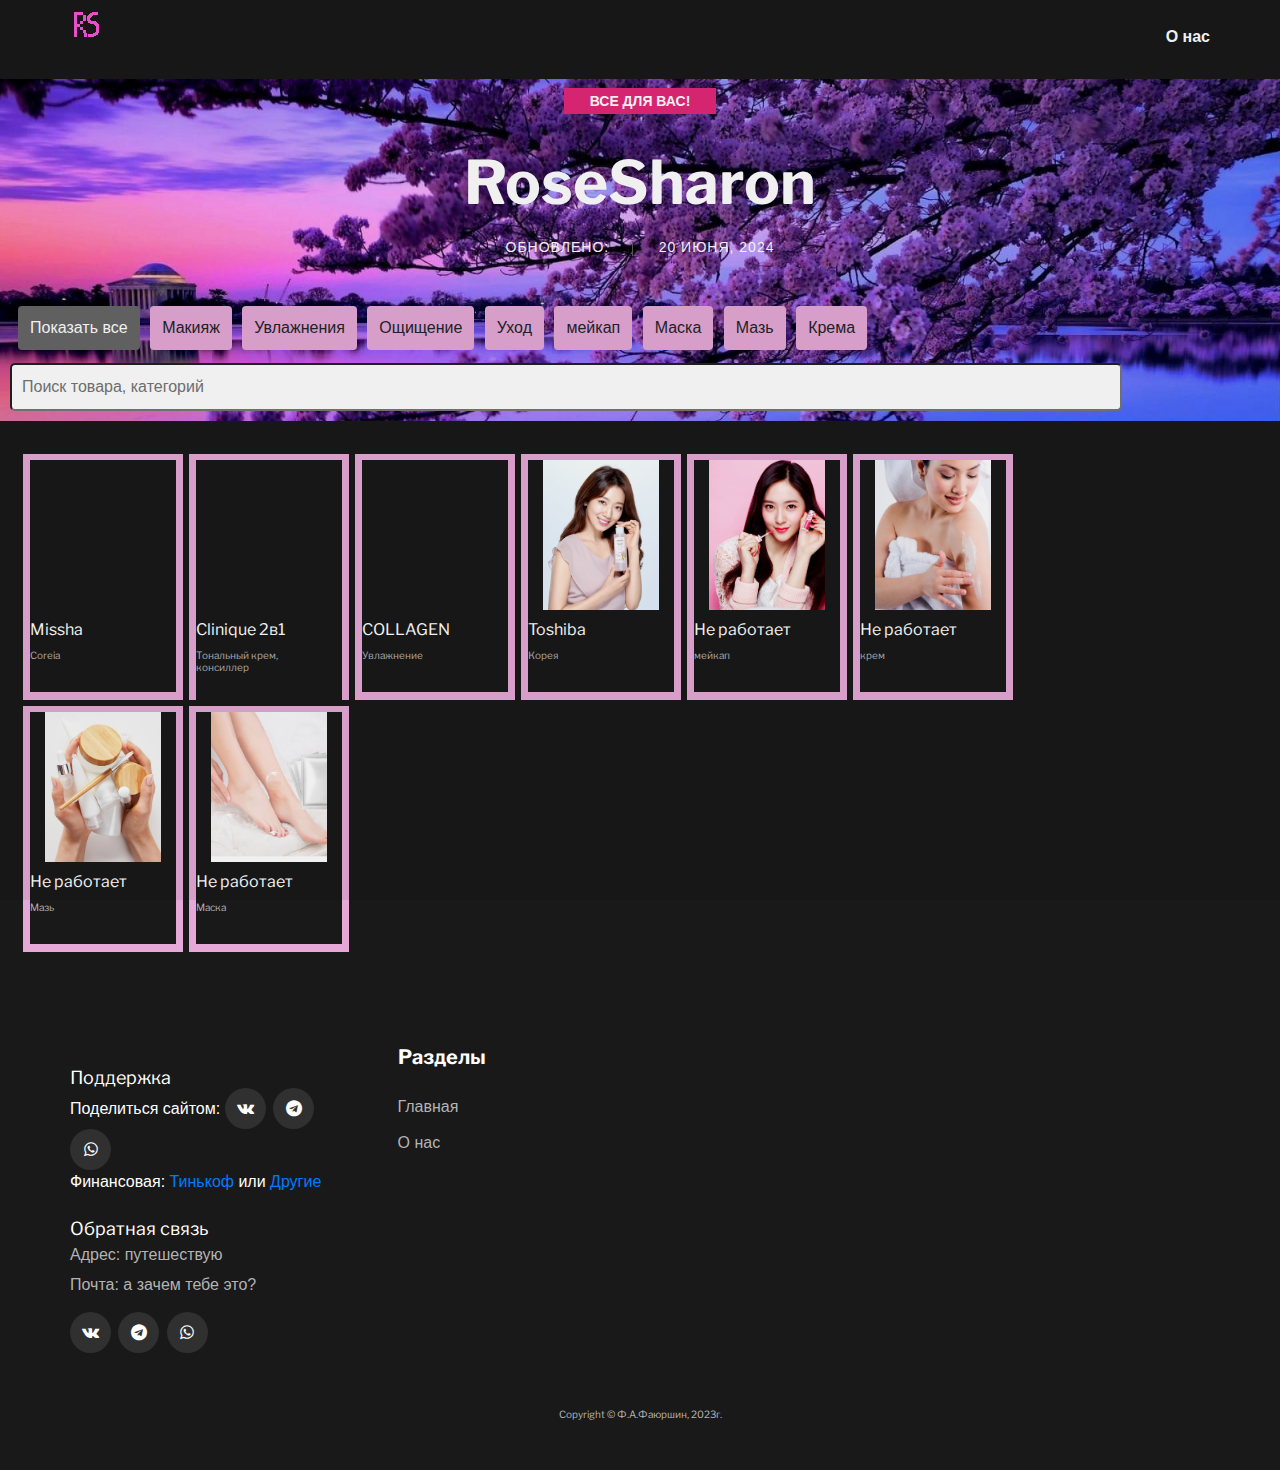
==== commit e19051c5: "Add files via upload" ====
--- a/index.html
+++ b/index.html
@@ -6,7 +6,7 @@
     <meta name="viewport" content="width=device-width, initial-scale=1.0">
     <meta http-equiv="X-UA-Compatible" content="ie=edge">
     <title>RoseSharon | Косметика</title>
-    <link rel="icon" type="image/x-icon" href="./img/favicon.ico">
+    <link rel="icon" type="image/x-icon" href="./img/rs.ico">
     <!-- Google Font -->
     <link href="https://fonts.googleapis.com/css?family=Libre+Franklin:400,500,600,700,800,900&display=swap"
         rel="stylesheet">
@@ -38,7 +38,7 @@
                 <div class="col-lg-2 col-md-2">
                     <div class="logo">
                         <a href="#">
-                            <img src="img/logo.png" alt="">
+                            <img src="img/rs1.png" alt="">
                         </a>
                     </div>
                 </div>
@@ -65,7 +65,7 @@
                         <h2>RoseSharon</h2>
                         <ul>
                             <li>Обновлено:</li>
-                            <li>24 мая, 2024</li>
+                            <li>20 Июня, 2024</li>
                         </ul>
                     </div>
                 </div>
@@ -110,67 +110,125 @@
       <div class="container22"> 
           <div class="container2 col-lg-8">
             <div class="filterDiv col-lg-12 ana">
-              <ul>
-                <li type="none">
-                  <div class="animals">
-                    <h6>ve</h6>
-                    <div class="blog-item">
-                      <div class="row1">
-                        <div class="col-lg-12">
-                          <div class="bi-pic set-bg" data-setbg="https://main-cdn.sbermegamarket.ru/big2/hlr-system/-12/722/822/263/291/724/100027555892b0.jpg"></div>
-                        </div>
+                <ul>
+                    <li type="none">
+                        <div class="animals">
+                            <h6>ve</h6>
+                            <div class="blog-item">
+                                <div class="modal" id="my-modal">
+                                    <div class="modal__box">
+                                        <div class="back1">
+                                            <div class="bh-text">
+                                            <span>Missha-тональный крем</span>
+                                            </div>
+
+                                            <p>B.B Boomer от Missha – это крем-основа под макияж, который выравнивает микрорельеф кожи и подготавливает её к нанесению тональных и BB-средств.
+                                            Он заполняет мелкие морщинки, сглаживает неровности, связанные с шелушением и сухостью кожи, скрывает расширенные поры и следы несовершенств.
+                                            С праймером от Missha косметика гладко ложится на кожу, равномерно распределяется и экономичнее расходуется.
+                                            Крем придаёт коже жемчужное, перламутровое сияние и продлевает стойкость макияжа.
+                                            Предотвращает появление мимических морщин и уменьшает воспаления.
+                                            Хорошо подходит для нормальной и сухой кожи лица.
+                                            Активные ингредиенты:
+                                            • Масло семян моринги - защищает кожу от вредных внешних факторов и насыщает её полезными жирными кислотами, токоферолами и протеинами
+                                            • Ниацинамид и аденозин - улучшают местную циркуляцию крови, активизируют процессы регенерации и стимулируют выработку коллагена и эластина
+                                            • Сквалан и маннан - увлажняющие компоненты, которые дополняют и усиливают антивозрастной эффект основы под макияж
+                                            B. B Boomer - ваша идеальная основа под макияж для гладкой и защищённой кожи с деликатным жемчужным сиянием.</p>
+                                        <button><a href="mag.html"><h4>Подробнее</h4></a></button>
+                                    </div>
+                                    </div>
+                                </div>
+                    
+                                <div class="row1" id="row1">
+                        
+                                    <div class="col-lg-12">
+                                        <div class="bi-pic set-bg" data-setbg="https://main-cdn.sbermegamarket.ru/big2/hlr-system/-12/722/822/263/291/724/100027555892b0.jpg"></div>
+                                    </div>
                        
-                          <div class="bi-text">
-                            <h4><a href="./mag.html">Missha</a></h4>
-                          <p class="sec">Coreia</p>
-                          </div>
-                      </div>
-                    </div>
-                  </div>
-                </li>
-              </ul>
+                                    <div class="bi-text">
+                                        <h4><a>Missha</a></h4>
+                                        <p class="sec">Coreia</p>
+                                    </div>
+                                </div>
+                            </div>
+                        </div>
+                    </li>
+                </ul>
             </div>
             <div class="filterDiv col-lg-12 cars">
-              <ul>
-                <li type="none">
-                  <div class="animals">
-                    <div class="blog-item">
-                      <div class="row1">
-                        <div class="col-lg-12">
-                          <div class="bi-pic set-bg" data-setbg="https://avatars.mds.yandex.net/get-mpic/5222613/2a0000018e482571f366e87c7d746d0b7db1/600x800"></div>
-                        </div>
-                        
-                          <div class="bi-text">
-                            <h4><a href="./mag.html">Clinique 2в1</a></h4>
-                            <p>Тональный крем, консиллер</p>
-                          </div>
-                       <h6>ve</h6>
-                      </div>
-                    </div>
-                  </div>
-                </li>
-              </ul>
+                <ul>
+                    <li type="none">
+                        <div class="animals">
+                            <div class="blog-item">
+                                <div class="modal" id="my-modal1">
+                                    <div class="modal__box">
+                                        <div class="back1">
+                                            <div class="bh-text">
+                                            <span>Clinique 2в1</span>
+                                            </div>
+
+                                            <p>Тональный крем и консилер Clinique 2в1 Beyond Perfecting Foundation and Concealer от клиник - стойкое косметическое средство, которое создаёт идеальное покрытие. Стойкий матовый профессиональный матирующий плотный тональный крем представлен в стеклянной баночке с удобным аппликатором.
+                                            Создает естественное безупречное покрытие, маскирует несовершенства, которые сложно скрыть, при этом оставляя ощущение свежести и легкости. Легкая, позволяющая коже дышать формула адаптируется к Вашим потребностям. Особый комплекс ингредиентов, удерживающих влагу, впитывает излишки жира на одних участках и обеспечивает необходимое увлажнение на других. Эта кремовая пудра обеспечивает стойкое равномерное покрытие в течение всего дня, не тускнеет и не скатывается, противостоит воздействию пота и влажности.
+                                            Уникальный аппликатор в форме капли позволит как равномерно распределить средство по всей поверхности лица, так и точечно скорректировать труднодоступные участки.
+                                            Корректор консилер для лица для глаз Может использоваться в качестве в качестве подарка на 8 марта, Новый год (НГ) для мамы, бабушки, жены. Вы также можете найти данное средство по запросам: разглаживатель морщин, косметическое средство, дермокосметика, аптечный крем на водной основе, аптечная уходовая косметика, эмолент, климакс, косметика 40+, 50+, 60+.</p>
+                                            <button><a href="Clinique 2в1.html"><h4>Подробнее</h4></a></button>
+                                        
+                                        </div>
+                                    </div>
+                                </div>
+                                <div class="row1" id="row2">    
+                                    <div class="col-lg-12">
+                                        <div class="bi-pic set-bg" data-setbg="https://avatars.mds.yandex.net/get-mpic/5222613/2a0000018e482571f366e87c7d746d0b7db1/600x800"></div>
+                                    </div>
+                        
+                                    <div class="bi-text">
+                                        <h4><a>Clinique 2в1</a></h4>
+                                        <p>Тональный крем, консиллер</p>
+                                    </div>
+                                    <h6>ve</h6>
+                                </div>
+                            </div>
+                        </div>
+                    </li>
+                </ul>
             </div>
             <div class="filterDiv col-lg-12 yx">
-              <ul>
-                <li type="none">
-                  <div class="animals">
-                    <div class="blog-item">
-                      <div class="row1">
-                        <div class="col-lg-12">
-                          <div class="bi-pic set-bg" data-setbg="https://avatars.mds.yandex.net/get-goods_pic/11462096/hat18d72c039c1a5d427539e53d1d287399/orig"></div>
-                        </div>
+                <ul>
+                    <li type="none">
+                        <div class="animals">
+                            <div class="blog-item">
+                                 <div class="modal" id="my-modal2">
+                                    <div class="modal__box">
+                                        <div class="back1">
+                                            <div class="bh-text">
+                                            <span>Collagen</span>
+                                            </div>
+
+                                            <p>Collagen Moisture Essential Cream — это питательный крем для лица с гидролизованным коллагеном от известного корейского бренда Enough. Он интенсивно увлажняет кожу, разглаживает её, насыщает витаминами, делает цвет лица более здоровым, ярким и насыщенным.<br>Преимущества использования
+                                            Разглаживание. Крем разглаживает текстуру кожи, заполняет морщины, выравнивает овал лица, повышает эластичность и упругость эпидермиса.
+                                            Оздоровление. Крем избавляет кожу от патогенных микроорганизмов, гармонизирует микрофлору, выводит токсины, снимает отёки, ускоряет регенерацию тканей и создаёт защиту от неблагоприятных внешних воздействий.
+                                            Быстрый эффект. Крем моментально насыщает кожу влагой, устраняет чувство стянутости и дискомфорта, улучшает рельеф эпидермиса и придаёт лицу ухоженный и помолодевший вид.
+                                            Экономичность. Гель имеет мягкую, но плотную текстуру. Он быстро впитывается, но экономно расходуется, поэтому прослужит вам очень долго.</p>
+                                            <button><a href="mag.html"><h4>Подробнее</h4></a></button>
+                                        
+                                        </div>
+                                    </div>
+                                </div>
+
+                                <div class="row1" id="row3">
+                                    <div class="col-lg-12">
+                                        <div class="bi-pic set-bg" data-setbg="https://avatars.mds.yandex.net/get-goods_pic/11462096/hat18d72c039c1a5d427539e53d1d287399/orig"></div>
+                                    </div>
           
-                         <div class="bi-text">
-                             <h4><a href="./mag.html">COLLAGEN</a></h4>
-                            <p> Увлажнение</p>
+                                    <div class="bi-text">
+                                        <h4><a href="./mag.html">COLLAGEN</a></h4>
+                                        <p> Увлажнение</p>
                           
-                        </div>
-                      </div>
-                    </div>
-                  </div>
-                </li>
-              </ul>
+                                    </div>
+                                </div>
+                            </div>
+                        </div>
+                    </li>
+                </ul>
             </div>
             <div class="filterDiv col-lg-6 fruits colors">
               <ul>
--- a/css/style.css
+++ b/css/style.css
@@ -6,6 +6,77 @@
 	-webkit-font-smoothing: antialiased;
 	font-smoothing: antialiased;
 	}
+
+/* Sections
+   ========================================================================== */
+
+.modal {
+    position: fixed;
+    left: 0;
+    top: 0;
+    width: 100%;
+    height: 100vh;
+    z-index: 99998;
+    background-color: rgba(0, 0, 0, .3);
+    display: grid;
+    align-items: center;
+    justify-content: center;
+    overflow-y: auto;
+    visibility: hidden;
+    opacity: 0;
+    transition: opacity .4s, visibility .4s;
+}
+
+.modal__box {
+    position: relative;
+    max-width: 500px;
+    padding:7px;
+    z-index: 1;
+    margin: 10px 15px;
+    background-color: #E6A8D7;
+    box-shadow: 0px 0px 17px -7px rgba(34, 60, 80, 0.2);
+    transform: scale(0);
+    transition: transform .8s;
+}
+
+.back1 {
+	background: #191919;
+	margin: 3px;
+	padding: 50px;
+	min-width: 300px;
+
+}
+
+.modal__close-btn {
+    position: absolute;
+    top: 80px;
+    right: 8px;
+    border: none;
+    background-color: transparent;
+    padding: 5px;
+    cursor: pointer;
+}
+
+.modal__close-btn svg path {
+    transition: fill .4s;
+}
+
+.modal__close-btn:hover svg path {
+    fill: blue;
+}
+
+.modal__close-btn:active svg path {
+    fill: rgb(186, 53, 0);
+}
+
+.modal.open {
+    visibility: visible;
+    opacity: 1;
+}
+
+.modal.open .modal__box {
+    transform: scale(1);
+}
 /*поисковик*/
 .container22 {
     display: flex;
@@ -1783,10 +1854,11 @@
 .blog-item {
 		height: auto;
 	}
-	.blog-item .bi-text {
+.blog-item .bi-text {
 		padding-top: 10px;
 		padding-right: 10px;
 		padding-bottom: 10px;
+	}
 /* Medium Device: 1200px */
 
 @media only screen and (min-width: 992px) and (max-width: 1199px) {
@@ -1978,5 +2050,5 @@
 	}
 	.contact-text .ct-item .ci-icon span {
 		font-size: 22px;
-	}
-}+} 
+	}